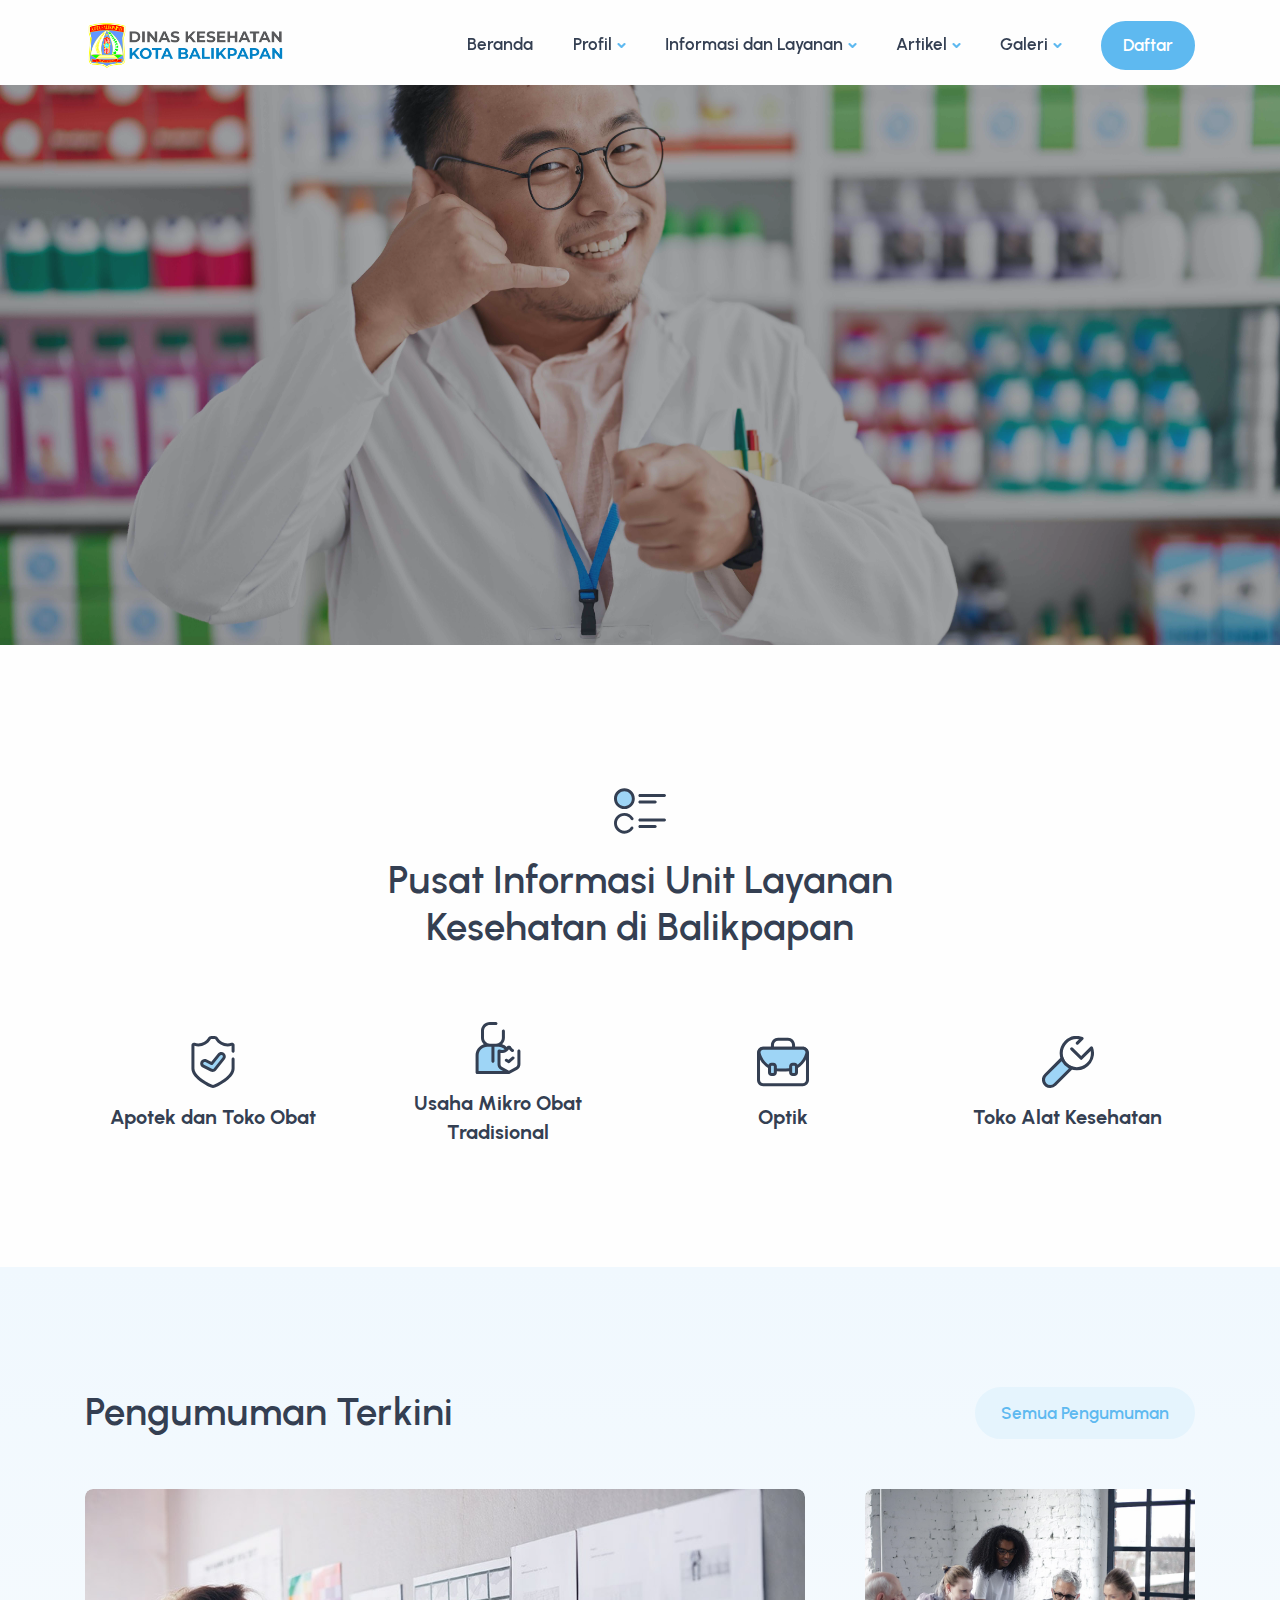
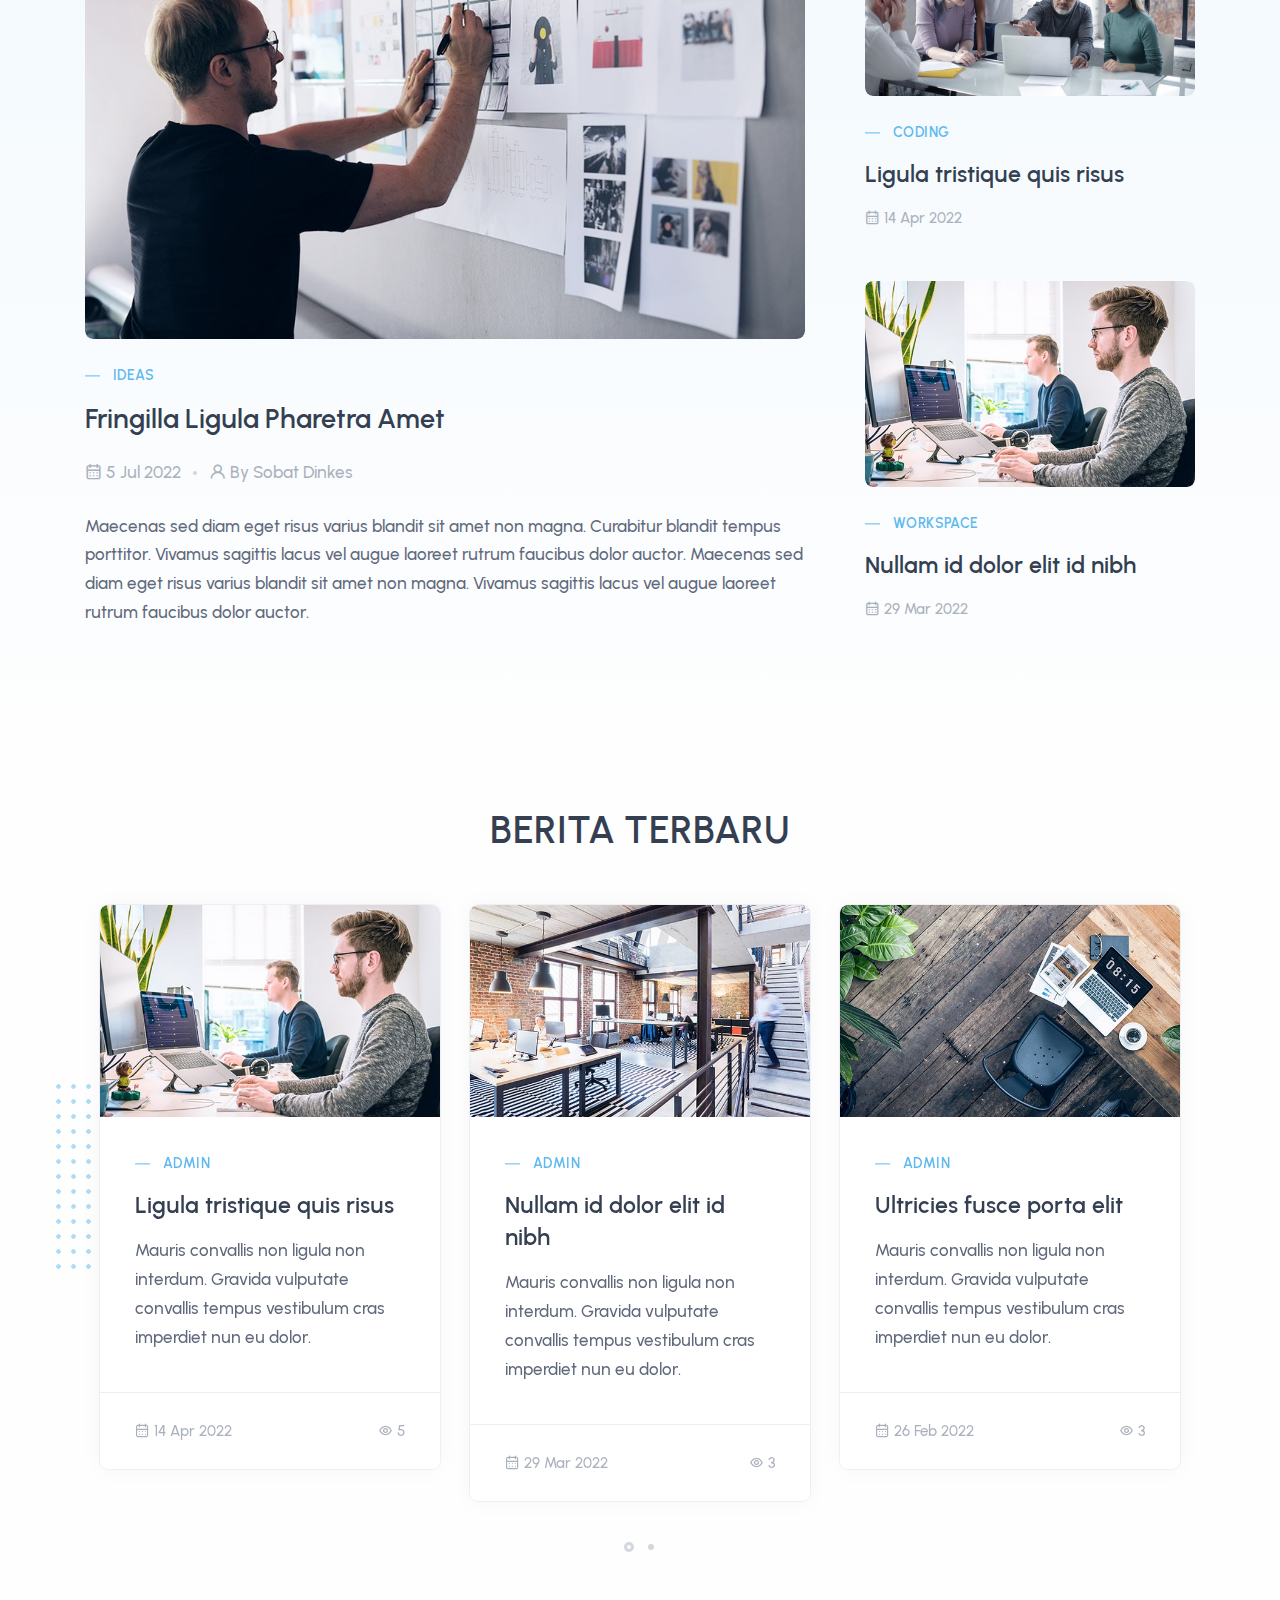
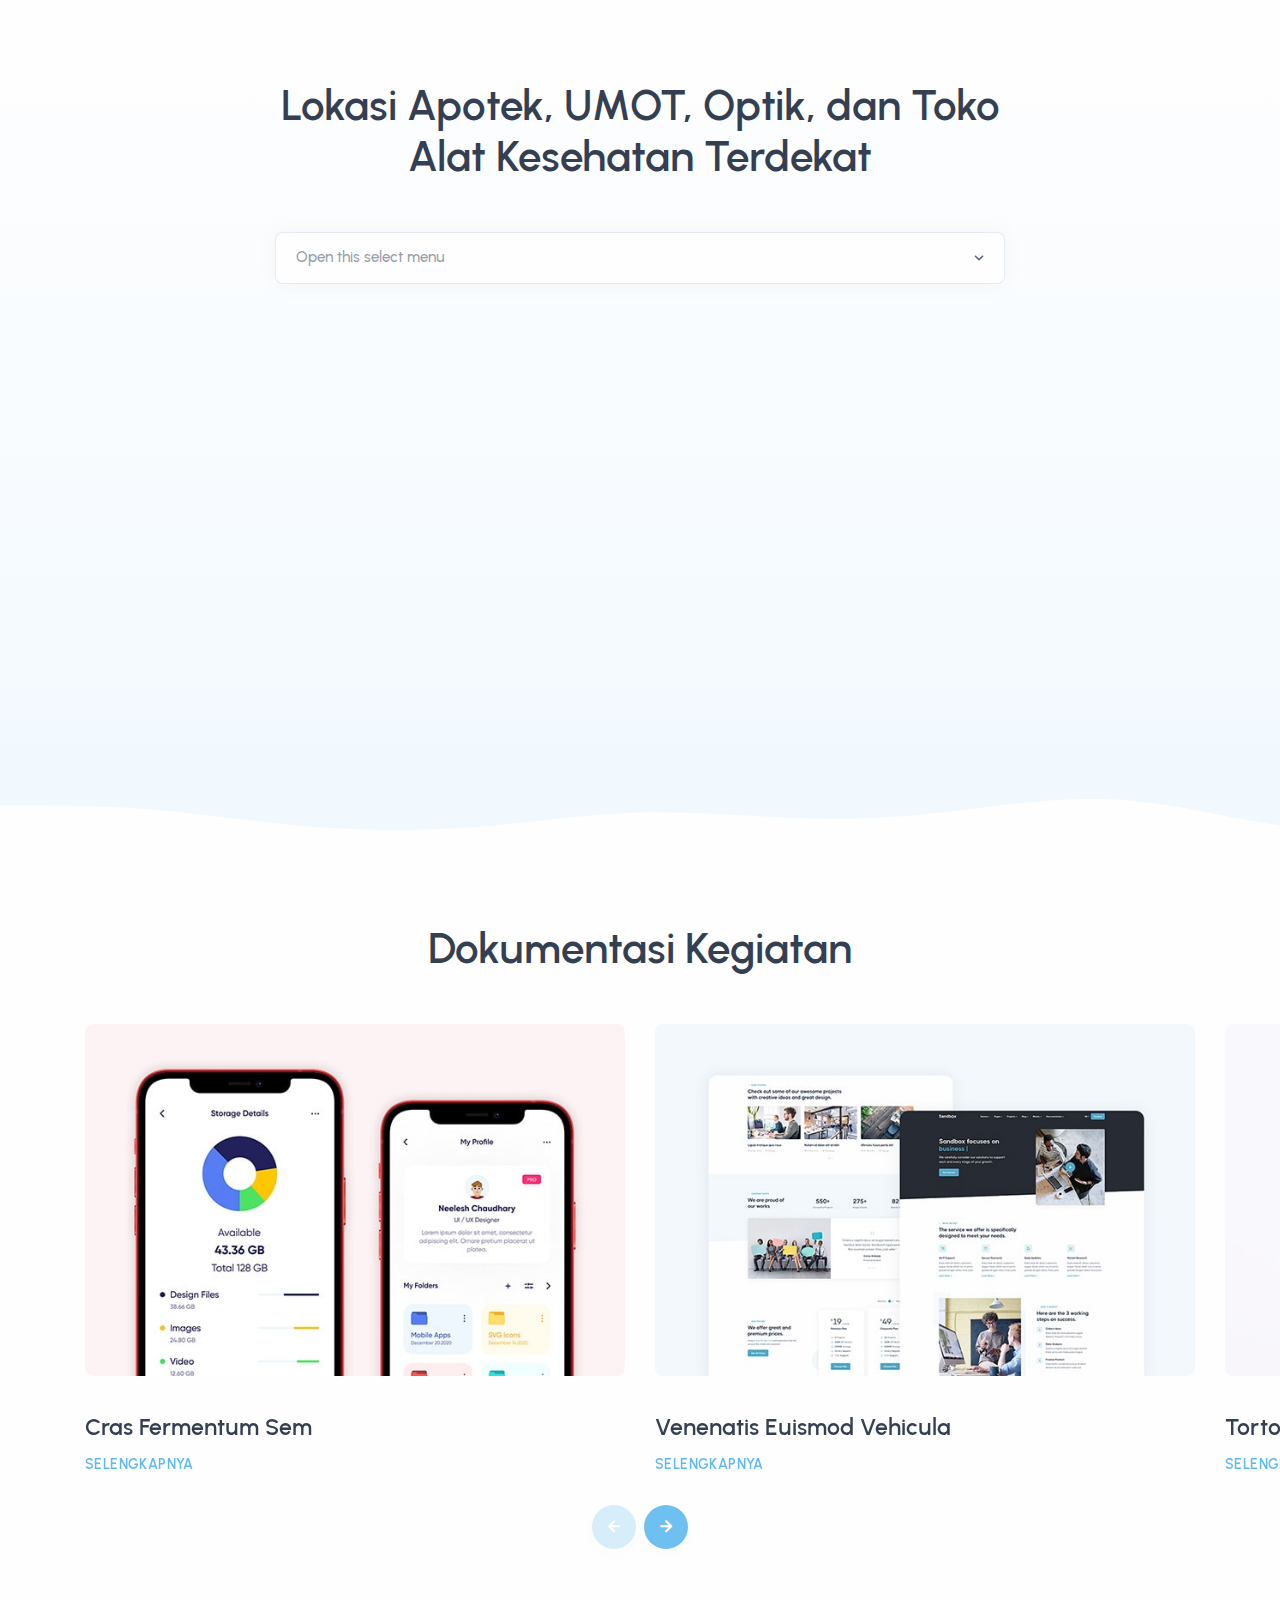
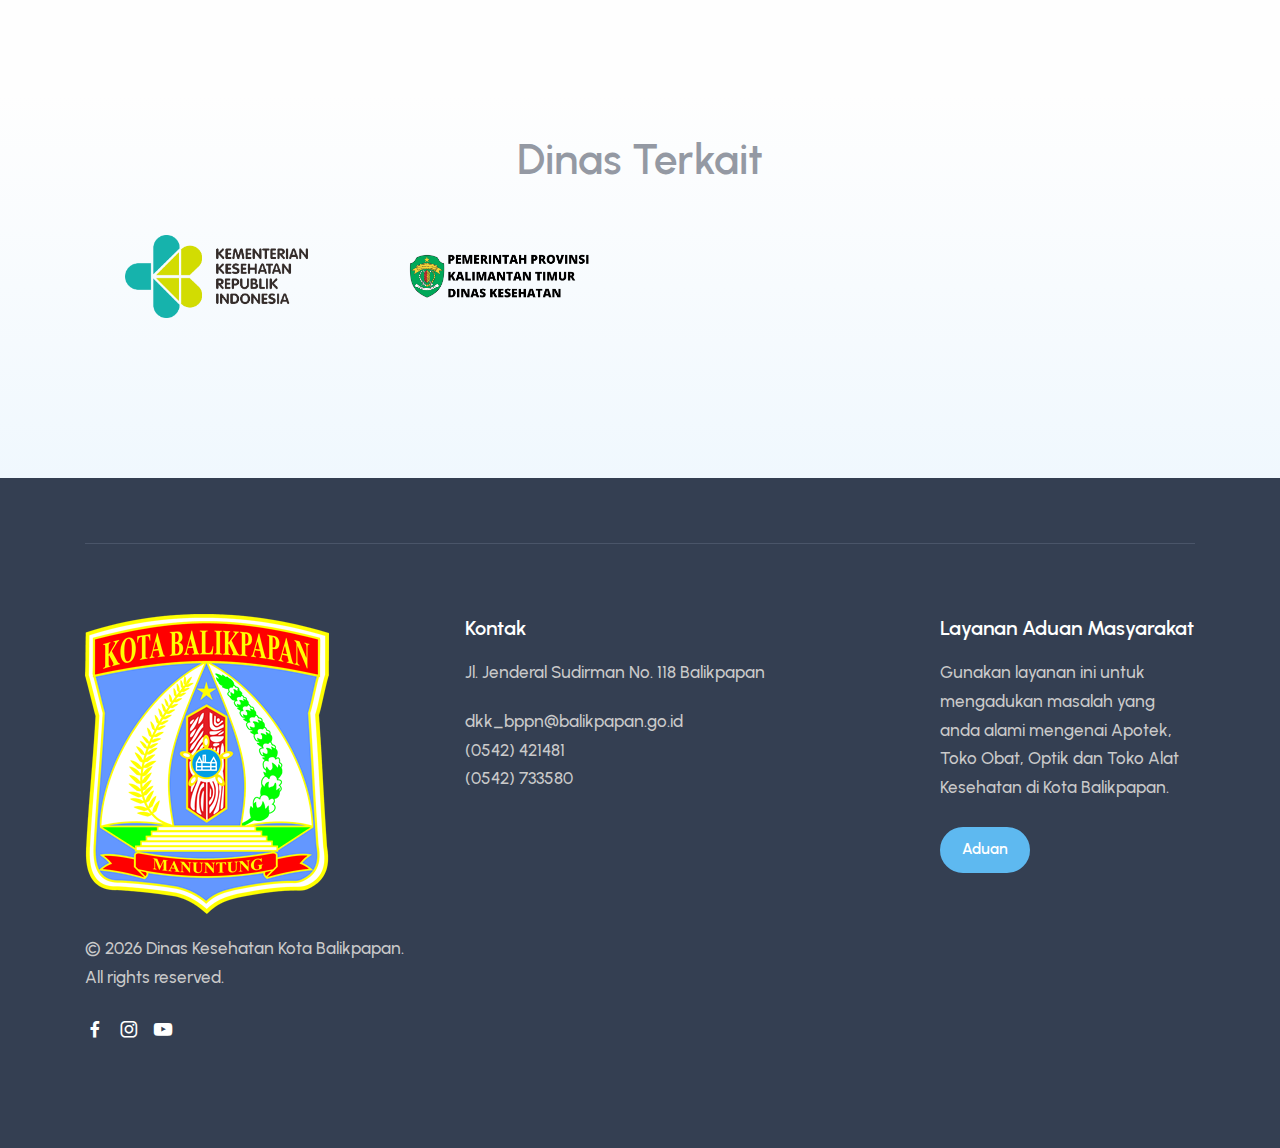
==== pages/index.html @ 6b02f7af "first commit" ====
<!DOCTYPE html>
<html lang="en">

<head>
    <meta charset="utf-8">
    <meta name="viewport" content="width=device-width, initial-scale=1.0">
    <meta name="description"
        content="An impressive and flawless site template that includes various UI elements and countless features, attractive ready-made blocks and rich pages, basically everything you need to create a unique and professional website.">
    <meta name="keywords"
        content="bootstrap 5, business, corporate, creative, gulp, marketing, minimal, modern, multipurpose, one page, responsive, saas, sass, seo, startup, html5 template, site template">
    <meta name="author" content="elemis">
    <title>Dinas Kesehatan Kota Balikpapan</title>
    <link rel="shortcut icon" href="../assets/img/favicon-dinkes.png">
    <link rel="stylesheet" href="../assets/css/plugins.css">
    <link rel="stylesheet" href="../assets/css/style.css">
    <link rel="stylesheet" href="../assets/css/colors/sky.css">
    <link rel="preload" href="../assets/css/fonts/urbanist.css" as="style" onload="this.rel='stylesheet'">
</head>

<body>
    <div class="content-wrapper">
        <header class="wrapper bg-light">
            <nav class="navbar navbar-expand-lg classic transparent navbar-light">
                <div class="container flex-lg-row flex-nowrap align-items-center">
                    <div class="navbar-brand w-100">
                        <a href="../index.html">
                            <img class="logo-dark" src="../assets/img/logo-dinkes.png" alt height="auto"
                                width="200" />
                            <img class="logo-light" src="../assets/img/logo-dinkes.png" alt height="auto"
                                width="200" />
                        </a>
                    </div>
                    <div class="navbar-collapse offcanvas offcanvas-nav offcanvas-start">
                        <div class="offcanvas-header d-lg-none">
                            <h3 class="text-white fs-30 mb-0">SOBAT DINKES</h3>
                            <button type="button" class="btn-close btn-close-white" data-bs-dismiss="offcanvas"
                                aria-label="Close"></button>
                        </div>
                        <div class="offcanvas-body ms-lg-auto d-flex flex-column h-100">
                            <ul class="navbar-nav">
                                <li class="nav-item dropdown dropdown-mega">
                                    <a class="nav-link" href="index.html">Beranda</a>
                                </li>
                                <li class="nav-item dropdown">
                                    <a class="nav-link dropdown-toggle" href="#"
                                        data-bs-toggle="dropdown">Profil</a>
                                    <ul class="dropdown-menu">
                                        <li class="nav-item"><a class="dropdown-item" href="#">Tugas & Fungsi</a>
                                        </li>
                                        <li class="nav-item"><a class="dropdown-item" href="#">Visi & Misi</a>
                                        </li>
                                        <li class="nav-item"><a class="dropdown-item" href="#">Struktur
                                                Organisasi</a></li>
                                        <li class="nav-item"><a class="dropdown-item" href="#">Profil Pimpinan</a>
                                        </li>
                                    </ul>
                                </li>
                                <li class="nav-item dropdown">
                                    <a class="nav-link dropdown-toggle" href="#"
                                        data-bs-toggle="dropdown">Informasi dan Layanan</a>
                                    <ul class="dropdown-menu">
                                        <li class="nav-item"><a class="dropdown-item" href="#">Informasi
                                                Apotek</a></li>
                                        <li class="nav-item"><a class="dropdown-item" href="#">Informasi Umot</a>
                                        </li>
                                        <li class="nav-item"><a class="dropdown-item" href="#">Informasi Optik</a>
                                        </li>
                                        <li class="nav-item"><a class="dropdown-item" href="#">Informasi Alkes</a>
                                        </li>
                                        <li class="nav-item"><a class="dropdown-item" href="#">Layanan Aduan</a>
                                        </li>
                                    </ul>
                                </li>
                                <li class="nav-item dropdown">
                                    <a class="nav-link dropdown-toggle" href="#"
                                        data-bs-toggle="dropdown">Artikel</a>
                                    <ul class="dropdown-menu">
                                        <li class="nav-item"><a class="dropdown-item" href="#">Berita</a></li>
                                        <li class="nav-item"><a class="dropdown-item" href="#">Pengumuman</a></li>
                                    </ul>
                                </li>
                                <li class="nav-item dropdown">
                                    <a class="nav-link dropdown-toggle" href="#"
                                        data-bs-toggle="dropdown">Galeri</a>
                                    <ul class="dropdown-menu">
                                        <li class="nav-item"><a class="dropdown-item" href="#">Galeri Foto</a>
                                        </li>
                                        <li class="nav-item"><a class="dropdown-item" href="#">Galeri Video</a>
                                        </li>
                                    </ul>
                                </li>
                            </ul>
                            <!-- /.navbar-nav -->
                            <div class="offcanvas-footer d-lg-none">
                                <div>
                                    <a href="mailto:first.last@email.com" class="link-inverse">dkk_bppn@yahoo.com</a>
                                    <br /> Telp : (0542) 421481 <br />
                                    Fax. : (0542) 733580 <br />
                                    <nav class="nav social mt-4">
                                        <a href="https://wa.me/081234567890" target="_blank" class="text-white"><i
                                                class="uil uil-whatsapp"></i> 081234567890</a>
                                    </nav>
                                    <!-- /.social -->
                                </div>
                            </div>
                            <!-- /.offcanvas-footer -->
                        </div>
                        <!-- /.offcanvas-body -->
                    </div>
                    <!-- /.navbar-collapse -->
                    <div class="navbar-other ms-lg-4">
                        <ul class="navbar-nav flex-row align-items-center ms-auto">
                            <li class="nav-item d-none d-md-block">
                                <a href="#" class="btn btn-sm btn-primary rounded-pill">Daftar</a>
                            </li>
                            <li class="nav-item d-lg-none">
                                <button class="hamburger offcanvas-nav-btn"><span></span></button>
                            </li>
                        </ul>
                        <!-- /.navbar-nav -->
                    </div>
                    <!-- /.navbar-other -->
                </div>
                <!-- /.container -->
            </nav>
            <!-- /.navbar -->
        </header>
        <!-- /header -->
        <section class="wrapper image-wrapper bg-cover bg-xs-none bg-overlay bg-overlay-400 bg-dark bg-image"
            data-image-src="../assets/img/photos/slide-1.jpeg">
            <div class="container mb-15 pt-17 pb-15 py-sm-17 py-xxl-20">
                <div class="row">
                    <div class="col-sm-6 col-xxl-5 text-center text-sm-start" data-cues="slideInDown"
                        data-group="page-title" data-interval="-200" data-delay="500">
                        <h2 class="display-1 fs-56 mb-4 mt-0 mt-lg-5 ls-xs pe-xl-5 pe-xxl-0 text-white text">Selamat
                            Datang</span></h2>
                        <h3 class="display-1 fs-56 mb-4 mt-0 mt-lg-5 ls-xs pe-xl-5 pe-xxl-0 text-white text">di <span
                                class="underline-3 style-3 yellow"> SOBAT DINKES</h3>
                        <br>
                        <div class="row">
                            <div class="col-lg-9">
                                <form action="#">
                                    <div class="form-floating input-group">
                                        <input type="url" class="form-control" placeholder="Masukkan Pencairan"
                                            id="seo-check">
                                        <label for="seo-check">Masukkan Pencarian</label>
                                        <button class="btn btn-primary" type="button">Cari</button>
                                    </div>
                                </form>
                            </div>
                            <!-- /column -->
                        </div>
                    </div>
                    <!--/column -->
                </div>
                <!-- /.row -->
            </div>
            <!-- /.banner -->
        </section>
        <!-- /section -->
        <section class="wrapper bg-light">
            <div class="container py-2 py-md-8">
                <div class="row gx-lg-8 gx-xl-12 gy-10 mb-7 mb-md-10 align-items-center">
                    <div class="col-md-10 col-xl-8 col-xxl-7 mx-auto text-center">
                        <img src="../assets/img/icons/lineal/list.svg" class="svg-inject icon-svg icon-svg-md mb-4"
                            alt="" />
                        <h2 class="display-4 mb-4 px-lg-14">Pusat Informasi Unit Layanan Kesehatan di Balikpapan</h2>
                    </div>
                    <!-- /column -->
                </div>
                <!-- /.row -->
                <div class="row gx-lg-8 gx-xl-12 gy-10 mb-9 mb-md-12">
                    <!-- /column -->
                    <div class="col-lg-12 mt-lg-10 mx-auto">
                        <div class="row align-items-center counter-wrapper gy-6 text-center">
                            <div class="col-md-3">
                                <img src="../assets/img/icons/lineal/shield.svg"
                                    class="svg-inject icon-svg icon-svg-md text-primary mb-3" alt="" />
                                <h4 class="fw-bold">Apotek dan Toko Obat</h4>
                            </div>
                            <!--/column -->
                            <div class="col-md-3">
                                <img src="../assets/img/icons/lineal/user.svg"
                                    class="svg-inject icon-svg icon-svg-md text-primary mb-3" alt="" />
                                <h4 class="fw-bold">Usaha Mikro Obat Tradisional</h4>
                            </div>
                            <!--/column -->
                            <div class="col-md-3">
                                <img src="../assets/img/icons/lineal/briefcase-2.svg"
                                    class="svg-inject icon-svg icon-svg-md text-primary mb-3" alt="" />
                                <h4 class="fw-bold">Optik</h4>
                            </div>
                            <!--/column -->
                            <div class="col-md-3">
                                <img src="../assets/img/icons/lineal/adjust.svg"
                                    class="svg-inject icon-svg icon-svg-md text-primary mb-3" alt="" />
                                <h4 class="fw-bold">Toko Alat Kesehatan</h4>
                            </div>
                            <!--/column -->
                        </div>
                        <!--/.row -->
                    </div>
                    <!-- /column -->
                </div>
            </div>
        </section>
        <!-- /section Pusat Layanan Informasi -->
        <section class="wrapper bg-gradient-primary">
            <div class="container py-14 py-md-16">
                <div class="row align-items-center mb-10">
                    <div class="col-md-8 col-lg-9 col-xl-8 col-xxl-7 pe-xl-20">
                        <h2 class="display-4 mb-0">Pengumuman Terkini</h2>
                    </div>
                    <!--/column -->
                    <div class="col-md-4 col-lg-3 ms-md-auto text-md-end mt-5 mt-md-0">
                        <a href="#" class="btn btn-soft-primary rounded-pill mb-0">Semua Pengumuman</a>
                    </div>
                    <!--/column -->
                </div>
                <!--/.row -->
                <div class="row gx-lg-8 gx-xl-11 gy-10 blog grid-view">
                    <div class="col-lg-8">
                        <article class="post">
                            <figure class="overlay overlay-1 hover-scale rounded mb-5"><a href="#"> <img
                                        src="../assets/img/photos/b2.jpg" alt="" /></a>
                                <figcaption>
                                    <h5 class="from-top mb-0">Read More</h5>
                                </figcaption>
                            </figure>

                            <div class="post-header mb-5">
                                <div class="post-category text-line">
                                    <a href="#" class="hover" rel="category">Ideas</a>
                                </div>
                                <!-- /.post-category -->
                                <h2 class="post-title mt-1 mb-4"><a class="link-dark" href="#">Fringilla Ligula
                                        Pharetra Amet</a></h2>
                                <ul class="post-meta mb-0">
                                    <li class="post-date"><i class="uil uil-calendar-alt"></i><span>5 Jul 2022</span>
                                    </li>
                                    <li class="post-author"><a href="#"><i class="uil uil-user"></i><span>By
                                                Sobat Dinkes</span></a></li>
                                </ul>
                                <!-- /.post-meta -->
                            </div>
                            <!-- /.post-header -->
                            <div class="post-content">
                                <p>Maecenas sed diam eget risus varius blandit sit amet non magna. Curabitur blandit
                                    tempus porttitor. Vivamus sagittis lacus vel augue laoreet rutrum faucibus dolor
                                    auctor. Maecenas sed diam eget risus varius blandit sit amet non magna. Vivamus
                                    sagittis lacus vel augue laoreet rutrum faucibus dolor auctor.</p>
                            </div>
                            <!-- /.post-content -->
                        </article>
                        <!-- /.post -->
                    </div>
                    <!-- /column -->
                    <div class="col-lg-4">
                        <div class="row gy-10">
                            <div class="col-md-6 col-lg-12">
                                <article class="post">
                                    <figure class="overlay overlay-1 hover-scale rounded mb-5"><a href="#"> <img
                                                src="../assets/img/photos/b1.jpg" alt="" /></a>
                                        <figcaption>
                                            <h5 class="from-top mb-0">Read More</h5>
                                        </figcaption>
                                    </figure>
                                    <div class="post-header">
                                        <div class="post-category text-line">
                                            <a href="#" class="hover" rel="category">Coding</a>
                                        </div>
                                        <!-- /.post-category -->
                                        <h2 class="post-title h3 mt-1 mb-3"><a class="link-dark"
                                                href="#">Ligula tristique quis risus</a></h2>
                                    </div>
                                    <!-- /.post-header -->
                                    <div class="post-footer">
                                        <ul class="post-meta">
                                            <li class="post-date"><i class="uil uil-calendar-alt"></i><span>14 Apr
                                                    2022</span></li>
                                        </ul>
                                        <!-- /.post-meta -->
                                    </div>
                                    <!-- /.post-footer -->
                                </article>
                                <!-- /.post -->
                            </div>
                            <!-- /column -->
                            <div class="col-md-6 col-lg-12">
                                <article class="post">
                                    <figure class="overlay overlay-1 hover-scale rounded mb-5"><a href="#"> <img
                                                src="../assets/img/photos/b4.jpg" alt="" /></a>
                                        <figcaption>
                                            <h5 class="from-top mb-0">Read More</h5>
                                        </figcaption>
                                    </figure>
                                    <div class="post-header">
                                        <div class="post-category text-line">
                                            <a href="#" class="hover" rel="category">Workspace</a>
                                        </div>
                                        <!-- /.post-category -->
                                        <h2 class="post-title h3 mt-1 mb-3"><a class="link-dark"
                                                href="#">Nullam id dolor elit id nibh</a></h2>
                                    </div>
                                    <!-- /.post-header -->
                                    <div class="post-footer">
                                        <ul class="post-meta">
                                            <li class="post-date"><i class="uil uil-calendar-alt"></i><span>29 Mar
                                                    2022</span></li>
                                        </ul>
                                        <!-- /.post-meta -->
                                    </div>
                                    <!-- /.post-footer -->
                                </article>
                                <!-- /.post -->
                            </div>
                            <!-- /column -->
                        </div>
                        <!-- /.row -->
                    </div>
                    <!-- /column -->
                </div>
                <!-- /.row -->
            </div>
            <!-- /.container -->
        </section>
        <!-- /section Pengumuman -->
        <section class="wrapper bg-light">
            <div class="container py-5 py-md-8">
                <div class="row">
                    <div class="col-lg-9 col-xl-8 col-xxl-7 mx-auto">
                        <h2 class="display-4 pb-4 text-uppercase text-center">BERITA TERBARU</h2>
                    </div>
                    <!-- /column -->
                </div>
                <!-- /.row -->
                <div class="position-relative">
                    <div class="shape bg-dot primary rellax w-17 h-20" data-rellax-speed="1"
                        style="top: 0; left: -1.7rem;"></div>
                    <div class="swiper-container dots-closer blog grid-view mb-6" data-margin="0" data-dots="true"
                        data-items-xl="3" data-items-md="2" data-items-xs="1">
                        <div class="swiper">
                            <div class="swiper-wrapper">
                                <div class="swiper-slide">
                                    <div class="item-inner">
                                        <article>
                                            <div class="card">
                                                <figure class="card-img-top overlay overlay-1 hover-scale"><a
                                                        href="#"> <img src="../assets/img/photos/b4.jpg"
                                                            alt="" /></a>
                                                </figure>
                                                <div class="card-body">
                                                    <div class="post-header">
                                                        <div class="post-category text-line">
                                                            <a href="#" class="hover" rel="category">Admin</a>
                                                        </div>
                                                        <!-- /.post-category -->
                                                        <h2 class="post-title h3 mt-1 mb-3"><a class="link-dark"
                                                                href="../blog-post.html">Ligula tristique quis
                                                                risus</a></h2>
                                                    </div>
                                                    <!-- /.post-header -->
                                                    <div class="post-content">
                                                        <p>Mauris convallis non ligula non interdum. Gravida vulputate
                                                            convallis tempus vestibulum cras imperdiet nun eu dolor.</p>
                                                    </div>
                                                    <!-- /.post-content -->
                                                </div>
                                                <!--/.card-body -->
                                                <div class="card-footer">
                                                    <ul class="post-meta d-flex mb-0">
                                                        <li class="post-date"><i
                                                                class="uil uil-calendar-alt"></i><span>14 Apr
                                                                2022</span></li>
                                                        <li class="post-view ms-auto"><a href="#"><i
                                                                    class="uil uil-eye"></i>5</a></li>
                                                    </ul>
                                                    <!-- /.post-meta -->
                                                </div>
                                                <!-- /.card-footer -->
                                            </div>
                                            <!-- /.card -->
                                        </article>
                                        <!-- /article -->
                                    </div>
                                    <!-- /.item-inner -->
                                </div>
                                <!--/.swiper-slide -->
                                <div class="swiper-slide">
                                    <div class="item-inner">
                                        <article>
                                            <div class="card">
                                                <figure class="card-img-top overlay overlay-1 hover-scale"><a
                                                        href="#"> <img src="../assets/img/photos/b5.jpg"
                                                            alt="" /></a>
                                                </figure>
                                                <div class="card-body">
                                                    <div class="post-header">
                                                        <div class="post-category text-line">
                                                            <a href="#" class="hover" rel="category">Admin</a>
                                                        </div>
                                                        <!-- /.post-category -->
                                                        <h2 class="post-title h3 mt-1 mb-3"><a class="link-dark"
                                                                href="../blog-post.html">Nullam id dolor elit id
                                                                nibh</a></h2>
                                                    </div>
                                                    <!-- /.post-header -->
                                                    <div class="post-content">
                                                        <p>Mauris convallis non ligula non interdum. Gravida vulputate
                                                            convallis tempus vestibulum cras imperdiet nun eu dolor.</p>
                                                    </div>
                                                    <!-- /.post-content -->
                                                </div>
                                                <!--/.card-body -->
                                                <div class="card-footer">
                                                    <ul class="post-meta d-flex mb-0">
                                                        <li class="post-date"><i
                                                                class="uil uil-calendar-alt"></i><span>29 Mar
                                                                2022</span></li>
                                                        <li class="post-view ms-auto"><a href="#"><i
                                                                    class="uil uil-eye"></i>3</a></li>
                                                    </ul>
                                                    <!-- /.post-meta -->
                                                </div>
                                                <!-- /.card-footer -->
                                            </div>
                                            <!-- /.card -->
                                        </article>
                                        <!-- /article -->
                                    </div>
                                    <!-- /.item-inner -->
                                </div>
                                <!--/.swiper-slide -->
                                <div class="swiper-slide">
                                    <div class="item-inner">
                                        <article>
                                            <div class="card">
                                                <figure class="card-img-top overlay overlay-1 hover-scale"><a
                                                        href="#"> <img src="../assets/img/photos/b6.jpg"
                                                            alt="" /></a>
                                                </figure>
                                                <div class="card-body">
                                                    <div class="post-header">
                                                        <div class="post-category text-line">
                                                            <a href="#" class="hover" rel="category">Admin</a>
                                                        </div>
                                                        <!-- /.post-category -->
                                                        <h2 class="post-title h3 mt-1 mb-3"><a class="link-dark"
                                                                href="../blog-post.html">Ultricies fusce porta elit</a>
                                                        </h2>
                                                    </div>
                                                    <!-- /.post-header -->
                                                    <div class="post-content">
                                                        <p>Mauris convallis non ligula non interdum. Gravida vulputate
                                                            convallis tempus vestibulum cras imperdiet nun eu dolor.</p>
                                                    </div>
                                                    <!-- /.post-content -->
                                                </div>
                                                <!--/.card-body -->
                                                <div class="card-footer">
                                                    <ul class="post-meta d-flex mb-0">
                                                        <li class="post-date"><i
                                                                class="uil uil-calendar-alt"></i><span>26 Feb
                                                                2022</span></li>
                                                        <li class="post-view ms-auto"><a href="#"><i
                                                                    class="uil uil-eye"></i>3</a></li>
                                                    </ul>
                                                    <!-- /.post-meta -->
                                                </div>
                                                <!-- /.card-footer -->
                                            </div>
                                            <!-- /.card -->
                                        </article>
                                        <!-- /article -->
                                    </div>
                                    <!-- /.item-inner -->
                                </div>
                                <!--/.swiper-slide -->
                                <div class="swiper-slide">
                                    <div class="item-inner">
                                        <article>
                                            <div class="card">
                                                <figure class="card-img-top overlay overlay-1 hover-scale"><a
                                                        href="#"> <img src="../assets/img/photos/b7.jpg"
                                                            alt="" /></a>
                                                </figure>
                                                <div class="card-body">
                                                    <div class="post-header">
                                                        <div class="post-category text-line">
                                                            <a href="#" class="hover" rel="category">Admin</a>
                                                        </div>
                                                        <!-- /.post-category -->
                                                        <h2 class="post-title h3 mt-1 mb-3"><a class="link-dark"
                                                                href="../blog-post.html">Morbi leo risus porta eget</a>
                                                        </h2>
                                                    </div>
                                                    <!-- /.post-header -->
                                                    <div class="post-content">
                                                        <p>Mauris convallis non ligula non interdum. Gravida vulputate
                                                            convallis tempus vestibulum cras imperdiet nun eu dolor.</p>
                                                    </div>
                                                    <!-- /.post-content -->
                                                </div>
                                                <!--/.card-body -->
                                                <div class="card-footer">
                                                    <ul class="post-meta d-flex mb-0">
                                                        <li class="post-date"><i
                                                                class="uil uil-calendar-alt"></i><span>7 Jan
                                                                2022</span></li>
                                                        <li class="post-likes ms-auto"><a href="#"><i
                                                                    class="uil uil-eye"></i>5</a></li>
                                                    </ul>
                                                    <!-- /.post-meta -->
                                                </div>
                                                <!-- /.card-footer -->
                                            </div>
                                            <!-- /.card -->
                                        </article>
                                        <!-- /article -->
                                    </div>
                                    <!-- /.item-inner -->
                                </div>
                                <!--/.swiper-slide -->
                            </div>
                            <!--/.swiper-wrapper -->
                        </div>
                        <!-- /.swiper -->
                    </div>
                    <!-- /.swiper-container -->
                </div>
                <!-- /.position-relative -->
            </div>
            <!-- /.container -->
        </section>
        <!-- /section Berita -->
        <section class="wrapper bg-gradient-reverse-primary">
            <div class="container my-10 pt-12 pt-lg-8 pb-14 pb-md-17">
                <div class="row text-center">
                    <div class="col-md-10 offset-md-1 col-lg-8 offset-lg-2">
                        <h4 class="display-3 mb-10 px-xxl-10">Lokasi Apotek, UMOT, Optik, dan Toko Alat Kesehatan
                            Terdekat</h4>
                        <div class="form-select-wrapper mb-5">
                            <select class="form-select" aria-label="Default select example">
                                <option selected>Open this select menu</option>
                                <option value="1">Apotek</option>
                                <option value="2">Usaha Mikro dan Obat Herbal</option>
                                <option value="3">Apotek</option>
                                <option value="4">Toko Alat Kesehatan</option>
                            </select>
                        </div>
                    </div>
                    <!-- /column -->
                </div>
                <!-- /.row -->
                <div class="row gx-0">
                    <div class="col-lg-12 align-self-stretch">
                        <div class="map map-full rounded-top rounded-lg-start">
                            <iframe
                                src="https://www.google.com/maps/embed?pb=!1m18!1m12!1m3!1d3988.8283555650505!2d116.84141347599594!3d-1.2763797987114733!2m3!1f0!2f0!3f0!3m2!1i1024!2i768!4f13.1!3m3!1m2!1s0x2df147243102a191%3A0x3224164508c02ac5!2sDinas%20Kesehatan%20Kota%20Balikpapan!5e0!3m2!1sid!2sid!4v1732552255091!5m2!1sid!2sid"
                                style="width:100%; height: 100%; border:0" allowfullscreen></iframe>
                        </div>
                    </div>
                    <!--/column -->
                </div>
                <!--/.row -->
            </div>
            <!-- /.container -->
            <div class="overflow-hidden">
                <div class="divider text-light mx-n2">
                    <svg xmlns="http://www.w3.org/2000/svg" viewBox="0 0 1440 100">
                        <path fill="currentColor"
                            d="M1260,1.65c-60-5.07-119.82,2.47-179.83,10.13s-120,11.48-180,9.57-120-7.66-180-6.42c-60,1.63-120,11.21-180,16a1129.52,1129.52,0,0,1-180,0c-60-4.78-120-14.36-180-19.14S60,7,30,7H0v93H1440V30.89C1380.07,23.2,1319.93,6.15,1260,1.65Z" />
                    </svg>
                </div>
            </div>
            <!-- /.overflow-hidden -->
        </section>
        <!-- /section Map Terdekat -->
        <section class="wrapper bg-light">
            <div class="container pt-12 pt-lg-7 pb-14 pb-md-16">
                <div class="row">
                    <div class="col-lg-10 col-xl-9 col-xxl-8 mx-auto text-center">
                        <h3 class="display-3 mb-10">Dokumentasi Kegiatan</h3>
                    </div>
                    <!-- /column -->
                </div>
                <!-- /.row -->
                <div class="swiper-container grid-view nav-bottom nav-color mb-14" data-margin="30" data-dots="false"
                    data-nav="true" data-items-md="2" data-items-xs="1">
                    <div class="swiper overflow-visible">
                        <div class="swiper-wrapper">
                            <div class="swiper-slide">
                                <figure class="rounded mb-7"><a href="#"><img
                                            src="../assets/img/photos/sp1.jpg"
                                            srcset="../assets/img/photos/sp1@2x.jpg 2x" alt="" /></a>
                                </figure>
                                <div class="project-details d-flex justify-content-center flex-column">
                                    <div class="post-header">
                                        <h2 class="post-title h3"><a href="#" class="link-dark">Cras Fermentum
                                                Sem</a></h2>
                                        <div class="post-category text-ash"><a href="#">Selengkapnya</a></div>
                                    </div>
                                    <!-- /.post-header -->
                                </div>
                                <!-- /.project-details -->
                            </div>
                            <!--/.swiper-slide -->
                            <div class="swiper-slide">
                                <figure class="rounded mb-7"><a href="#"><img
                                            src="../assets/img/photos/sp2.jpg"
                                            srcset="../assets/img/photos/sp2@2x.jpg 2x" alt="" /></a>
                                </figure>
                                <div class="project-details d-flex justify-content-center flex-column">
                                    <div class="post-header">
                                        <h2 class="post-title h3"><a href="#" class="link-dark">Venenatis
                                                Euismod Vehicula</a></h2>
                                        <div class="post-category text-ash"><a href="#">Selengkapnya</a></div>
                                    </div>
                                    <!-- /.post-header -->
                                </div>
                                <!-- /.project-details -->
                            </div>
                            <!--/.swiper-slide -->
                            <div class="swiper-slide">
                                <figure class="rounded mb-7"><a href="#"><img
                                            src="../assets/img/photos/sp3.jpg"
                                            srcset="../assets/img/photos/sp3@2x.jpg 2x" alt="" /></a>
                                </figure>
                                <div class="project-details d-flex justify-content-center flex-column">
                                    <div class="post-header">
                                        <h2 class="post-title h3"><a href="#" class="link-dark">Tortor Tellus
                                                Cursus</a></h2>
                                        <div class="post-category text-ash"><a href="#">Selengkapnya</a></div>
                                    </div>
                                    <!-- /.post-header -->
                                </div>
                                <!-- /.project-details -->
                            </div>
                            <!--/.swiper-slide -->
                            <div class="swiper-slide">
                                <figure class="rounded mb-7"><a href="#"><img
                                            src="../assets/img/photos/sp4.jpg"
                                            srcset="../assets/img/photos/sp4@2x.jpg 2x" alt="" /></a>
                                </figure>
                                <div class="project-details d-flex justify-content-center flex-column">
                                    <div class="post-header">
                                        <h2 class="post-title h3"><a href="#" class="link-dark">Ridiculus Sem
                                                Parturient</a></h2>
                                        <div class="post-category text-ash"><a href="#">Selengkapnya</a></div>
                                    </div>
                                    <!-- /.post-header -->
                                </div>
                                <!-- /.project-details -->
                            </div>
                            <!--/.swiper-slide -->
                            <div class="swiper-slide">
                                <figure class="rounded mb-7"><a href="#"><img
                                            src="../assets/img/photos/sp5.jpg"
                                            srcset="../assets/img/photos/sp5@2x.jpg 2x" alt="" /></a>
                                </figure>
                                <div class="project-details d-flex justify-content-center flex-column">
                                    <div class="post-header">
                                        <h2 class="post-title h3"><a href="#" class="link-dark">Cursus
                                                Sollicitudin Adipiscing</a></h2>
                                        <div class="post-category text-ash"><a href="#">Selengkapnya</a></div>
                                    </div>
                                    <!-- /.post-header -->
                                </div>
                                <!-- /.project-details -->
                            </div>
                            <!--/.swiper-slide -->
                            <div class="swiper-slide">
                                <figure class="rounded mb-7"><a href="#"><img
                                            src="../assets/img/photos/sp6.jpg"
                                            srcset="../assets/img/photos/sp6@2x.jpg 2x" alt="" /></a>
                                </figure>
                                <div class="project-details d-flex justify-content-center flex-column">
                                    <div class="post-header">
                                        <h2 class="post-title h3"><a href="#" class="link-dark">Fringilla Quam
                                                Vulputate</a></h2>
                                        <div class="post-category text-ash"><a href="#">Selengkapnya</a></div>
                                    </div>
                                    <!-- /.post-header -->
                                </div>
                                <!-- /.project-details -->
                            </div>
                            <!--/.swiper-slide -->
                        </div>
                        <!--/.swiper-wrapper -->
                    </div>
                    <!-- /.swiper -->
                </div>
                <!-- /.swiper-container -->
            </div>
            <!-- /.container -->
        </section>
        <!-- /section Dokumentasi Kegiatan -->
        <section class="wrapper bg-gradient-reverse-primary">
          <div class="container py-8 pt-md-8 pb-md-18">
            <div class="row">
              <div class="col-lg-10 col-xl-9 col-xxl-8 mx-auto text-center">
                  <h3 class="display-3 text-ash mb-10">Dinas Terkait</h3>
              </div>
              <!-- /column -->
          </div>
            <div class="px-lg-5">
              <div class="row gx-0 gx-md-8 gx-xl-12 gy-8 align-items-center">
                <div class="col-6 col-md-3">
                  <figure class="px-5 px-md-0 px-lg-2 px-xl-3 px-xxl-4"><img src="../assets/img/brands/logo-kemenkes-ri.png" alt="" /></figure>
                </div>
                <!--/column -->
                <div class="col-6 col-md-3">
                  <figure class="px-5 px-md-0 px-lg-2 px-xl-3 px-xxl-4"><img src="../assets/img/brands/logo-dinkes-prov.png" alt="" /></figure>
                </div>
                <!--/column -->
              </div>
              <!--/.row -->
            </div>
          </div>
          </section>
        <!-- /section Dinas Terkait -->
    </div>
    <!-- /.content-wrapper -->
    <footer class="bg-navy text-inverse">
        <div class="container pt-8 pt-lg-3 pb-13 pb-md-15">
            <hr class="mt-10 mb-12" />
            <div class="row gy-6 gy-lg-0">
                <div class="col-md-4 col-lg-4">
                    <div class="widget">
                        <img class="mb-4" src="../assets/img/favicon-dinkes.png"
                            srcset="../assets/img/favicon-dinkes.png 3x" alt="" />
                        <p class="mb-4">©
                            <script>
                                document.write(new Date().getUTCFullYear());
                            </script> Dinas Kesehatan Kota Balikpapan. <br class="d-none d-lg-block" />All rights reserved.
                        </p>
                        <nav class="nav social social-white">
                            <a href="#"><i class="uil uil-facebook-f"></i></a>
                            <a href="#"><i class="uil uil-instagram"></i></a>
                            <a href="#"><i class="uil uil-youtube"></i></a>
                        </nav>
                        <!-- /.social -->
                    </div>
                    <!-- /.widget -->
                </div>
                <!-- /column -->
                <div class="col-md-4 col-lg-5">
                    <div class="widget">
                        <h4 class="widget-title text-white mb-3">Kontak</h4>
                        <address class="pe-xl-15 pe-xxl-17">Jl. Jenderal Sudirman No. 118 Balikpapan
                        </address>
                        <a href="mailto:#">dkk_bppn@balikpapan.go.id</a><br /> (0542) 421481<br /> (0542) 733580
                    </div>
                    <!-- /.widget -->
                </div>
                <!-- /column -->
                <div class="col-md-12 col-lg-3">
                    <div class="widget">
                        <h4 class="widget-title text-white mb-3">Layanan Aduan Masyarakat</h4>
                        <p class="mb-5">Gunakan layanan ini untuk mengadukan masalah yang anda alami mengenai
                          Apotek, Toko Obat, Optik dan Toko Alat Kesehatan di Kota Balikpapan.</p>
                          <a href="#" class="btn btn-sm btn-primary rounded-pill">Aduan</a>
                    </div>
                    <!-- /.widget -->
                </div>
                <!-- /column -->
            </div>
            <!--/.row -->
        </div>
        <!-- /.container -->
    </footer>
    <div class="progress-wrap">
        <svg class="progress-circle svg-content" width="100%" height="100%" viewBox="-1 -1 102 102">
            <path d="M50,1 a49,49 0 0,1 0,98 a49,49 0 0,1 0,-98" />
        </svg>
    </div>
    <script src="../assets/js/plugins.js"></script>
    <script src="../assets/js/theme.js"></script>
</body>

</html>
---- assets/css/plugins.css ----
@charset "UTF-8";/*!
 * animate.css - https://animate.style/
 * Version - 4.1.1
 * Licensed under the MIT license - http://opensource.org/licenses/MIT
 *
 * Copyright (c) 2020 Animate.css
 */:root{--animate-duration:1s;--animate-delay:1s;--animate-repeat:1}.animate__animated{-webkit-animation-duration:1s;animation-duration:1s;-webkit-animation-duration:var(--animate-duration);animation-duration:var(--animate-duration);-webkit-animation-fill-mode:both;animation-fill-mode:both}.animate__animated.animate__infinite{-webkit-animation-iteration-count:infinite;animation-iteration-count:infinite}.animate__animated.animate__repeat-1{-webkit-animation-iteration-count:1;animation-iteration-count:1;-webkit-animation-iteration-count:var(--animate-repeat);animation-iteration-count:var(--animate-repeat)}.animate__animated.animate__repeat-2{-webkit-animation-iteration-count:2;animation-iteration-count:2;-webkit-animation-iteration-count:calc(var(--animate-repeat)*2);animation-iteration-count:calc(var(--animate-repeat)*2)}.animate__animated.animate__repeat-3{-webkit-animation-iteration-count:3;animation-iteration-count:3;-webkit-animation-iteration-count:calc(var(--animate-repeat)*3);animation-iteration-count:calc(var(--animate-repeat)*3)}.animate__animated.animate__delay-1s{-webkit-animation-delay:1s;animation-delay:1s;-webkit-animation-delay:var(--animate-delay);animation-delay:var(--animate-delay)}.animate__animated.animate__delay-2s{-webkit-animation-delay:2s;animation-delay:2s;-webkit-animation-delay:calc(var(--animate-delay)*2);animation-delay:calc(var(--animate-delay)*2)}.animate__animated.animate__delay-3s{-webkit-animation-delay:3s;animation-delay:3s;-webkit-animation-delay:calc(var(--animate-delay)*3);animation-delay:calc(var(--animate-delay)*3)}.animate__animated.animate__delay-4s{-webkit-animation-delay:4s;animation-delay:4s;-webkit-animation-delay:calc(var(--animate-delay)*4);animation-delay:calc(var(--animate-delay)*4)}.animate__animated.animate__delay-5s{-webkit-animation-delay:5s;animation-delay:5s;-webkit-animation-delay:calc(var(--animate-delay)*5);animation-delay:calc(var(--animate-delay)*5)}.animate__animated.animate__faster{-webkit-animation-duration:.5s;animation-duration:.5s;-webkit-animation-duration:calc(var(--animate-duration)/2);animation-duration:calc(var(--animate-duration)/2)}.animate__animated.animate__fast{-webkit-animation-duration:.8s;animation-duration:.8s;-webkit-animation-duration:calc(var(--animate-duration)*.8);animation-duration:calc(var(--animate-duration)*.8)}.animate__animated.animate__slow{-webkit-animation-duration:2s;animation-duration:2s;-webkit-animation-duration:calc(var(--animate-duration)*2);animation-duration:calc(var(--animate-duration)*2)}.animate__animated.animate__slower{-webkit-animation-duration:3s;animation-duration:3s;-webkit-animation-duration:calc(var(--animate-duration)*3);animation-duration:calc(var(--animate-duration)*3)}@media (prefers-reduced-motion:reduce),print{.animate__animated{-webkit-animation-duration:1ms!important;animation-duration:1ms!important;-webkit-transition-duration:1ms!important;transition-duration:1ms!important;-webkit-animation-iteration-count:1!important;animation-iteration-count:1!important}.animate__animated[class*=Out]{opacity:0}}@-webkit-keyframes bounce{0%,20%,53%,to{-webkit-animation-timing-function:cubic-bezier(.215,.61,.355,1);animation-timing-function:cubic-bezier(.215,.61,.355,1);-webkit-transform:translateZ(0);transform:translateZ(0)}40%,43%{-webkit-animation-timing-function:cubic-bezier(.755,.05,.855,.06);animation-timing-function:cubic-bezier(.755,.05,.855,.06);-webkit-transform:translate3d(0,-30px,0) scaleY(1.1);transform:translate3d(0,-30px,0) scaleY(1.1)}70%{-webkit-animation-timing-function:cubic-bezier(.755,.05,.855,.06);animation-timing-function:cubic-bezier(.755,.05,.855,.06);-webkit-transform:translate3d(0,-15px,0) scaleY(1.05);transform:translate3d(0,-15px,0) scaleY(1.05)}80%{-webkit-transition-timing-function:cubic-bezier(.215,.61,.355,1);transition-timing-function:cubic-bezier(.215,.61,.355,1);-webkit-transform:translateZ(0) scaleY(.95);transform:translateZ(0) scaleY(.95)}90%{-webkit-transform:translate3d(0,-4px,0) scaleY(1.02);transform:translate3d(0,-4px,0) scaleY(1.02)}}@keyframes bounce{0%,20%,53%,to{-webkit-animation-timing-function:cubic-bezier(.215,.61,.355,1);animation-timing-function:cubic-bezier(.215,.61,.355,1);-webkit-transform:translateZ(0);transform:translateZ(0)}40%,43%{-webkit-animation-timing-function:cubic-bezier(.755,.05,.855,.06);animation-timing-function:cubic-bezier(.755,.05,.855,.06);-webkit-transform:translate3d(0,-30px,0) scaleY(1.1);transform:translate3d(0,-30px,0) scaleY(1.1)}70%{-webkit-animation-timing-function:cubic-bezier(.755,.05,.855,.06);animation-timing-function:cubic-bezier(.755,.05,.855,.06);-webkit-transform:translate3d(0,-15px,0) scaleY(1.05);transform:translate3d(0,-15px,0) scaleY(1.05)}80%{-webkit-transition-timing-function:cubic-bezier(.215,.61,.355,1);transition-timing-function:cubic-bezier(.215,.61,.355,1);-webkit-transform:translateZ(0) scaleY(.95);transform:translateZ(0) scaleY(.95)}90%{-webkit-transform:translate3d(0,-4px,0) scaleY(1.02);transform:translate3d(0,-4px,0) scaleY(1.02)}}.animate__bounce{-webkit-animation-name:bounce;animation-name:bounce;-webkit-transform-origin:center bottom;transform-origin:center bottom}@-webkit-keyframes flash{0%,50%,to{opacity:1}25%,75%{opacity:0}}@keyframes flash{0%,50%,to{opacity:1}25%,75%{opacity:0}}.animate__flash{-webkit-animation-name:flash;animation-name:flash}@-webkit-keyframes pulse{0%{-webkit-transform:scaleX(1);transform:scaleX(1)}50%{-webkit-transform:scale3d(1.05,1.05,1.05);transform:scale3d(1.05,1.05,1.05)}to{-webkit-transform:scaleX(1);transform:scaleX(1)}}@keyframes pulse{0%{-webkit-transform:scaleX(1);transform:scaleX(1)}50%{-webkit-transform:scale3d(1.05,1.05,1.05);transform:scale3d(1.05,1.05,1.05)}to{-webkit-transform:scaleX(1);transform:scaleX(1)}}.animate__pulse{-webkit-animation-name:pulse;animation-name:pulse;-webkit-animation-timing-function:ease-in-out;animation-timing-function:ease-in-out}@-webkit-keyframes rubberBand{0%{-webkit-transform:scaleX(1);transform:scaleX(1)}30%{-webkit-transform:scale3d(1.25,.75,1);transform:scale3d(1.25,.75,1)}40%{-webkit-transform:scale3d(.75,1.25,1);transform:scale3d(.75,1.25,1)}50%{-webkit-transform:scale3d(1.15,.85,1);transform:scale3d(1.15,.85,1)}65%{-webkit-transform:scale3d(.95,1.05,1);transform:scale3d(.95,1.05,1)}75%{-webkit-transform:scale3d(1.05,.95,1);transform:scale3d(1.05,.95,1)}to{-webkit-transform:scaleX(1);transform:scaleX(1)}}@keyframes rubberBand{0%{-webkit-transform:scaleX(1);transform:scaleX(1)}30%{-webkit-transform:scale3d(1.25,.75,1);transform:scale3d(1.25,.75,1)}40%{-webkit-transform:scale3d(.75,1.25,1);transform:scale3d(.75,1.25,1)}50%{-webkit-transform:scale3d(1.15,.85,1);transform:scale3d(1.15,.85,1)}65%{-webkit-transform:scale3d(.95,1.05,1);transform:scale3d(.95,1.05,1)}75%{-webkit-transform:scale3d(1.05,.95,1);transform:scale3d(1.05,.95,1)}to{-webkit-transform:scaleX(1);transform:scaleX(1)}}.animate__rubberBand{-webkit-animation-name:rubberBand;animation-name:rubberBand}@-webkit-keyframes shakeX{0%,to{-webkit-transform:translateZ(0);transform:translateZ(0)}10%,30%,50%,70%,90%{-webkit-transform:translate3d(-10px,0,0);transform:translate3d(-10px,0,0)}20%,40%,60%,80%{-webkit-transform:translate3d(10px,0,0);transform:translate3d(10px,0,0)}}@keyframes shakeX{0%,to{-webkit-transform:translateZ(0);transform:translateZ(0)}10%,30%,50%,70%,90%{-webkit-transform:translate3d(-10px,0,0);transform:translate3d(-10px,0,0)}20%,40%,60%,80%{-webkit-transform:translate3d(10px,0,0);transform:translate3d(10px,0,0)}}.animate__shakeX{-webkit-animation-name:shakeX;animation-name:shakeX}@-webkit-keyframes shakeY{0%,to{-webkit-transform:translateZ(0);transform:translateZ(0)}10%,30%,50%,70%,90%{-webkit-transform:translate3d(0,-10px,0);transform:translate3d(0,-10px,0)}20%,40%,60%,80%{-webkit-transform:translate3d(0,10px,0);transform:translate3d(0,10px,0)}}@keyframes shakeY{0%,to{-webkit-transform:translateZ(0);transform:translateZ(0)}10%,30%,50%,70%,90%{-webkit-transform:translate3d(0,-10px,0);transform:translate3d(0,-10px,0)}20%,40%,60%,80%{-webkit-transform:translate3d(0,10px,0);transform:translate3d(0,10px,0)}}.animate__shakeY{-webkit-animation-name:shakeY;animation-name:shakeY}@-webkit-keyframes headShake{0%{-webkit-transform:translateX(0);transform:translateX(0)}6.5%{-webkit-transform:translateX(-6px) rotateY(-9deg);transform:translateX(-6px) rotateY(-9deg)}18.5%{-webkit-transform:translateX(5px) rotateY(7deg);transform:translateX(5px) rotateY(7deg)}31.5%{-webkit-transform:translateX(-3px) rotateY(-5deg);transform:translateX(-3px) rotateY(-5deg)}43.5%{-webkit-transform:translateX(2px) rotateY(3deg);transform:translateX(2px) rotateY(3deg)}50%{-webkit-transform:translateX(0);transform:translateX(0)}}@keyframes headShake{0%{-webkit-transform:translateX(0);transform:translateX(0)}6.5%{-webkit-transform:translateX(-6px) rotateY(-9deg);transform:translateX(-6px) rotateY(-9deg)}18.5%{-webkit-transform:translateX(5px) rotateY(7deg);transform:translateX(5px) rotateY(7deg)}31.5%{-webkit-transform:translateX(-3px) rotateY(-5deg);transform:translateX(-3px) rotateY(-5deg)}43.5%{-webkit-transform:translateX(2px) rotateY(3deg);transform:translateX(2px) rotateY(3deg)}50%{-webkit-transform:translateX(0);transform:translateX(0)}}.animate__headShake{-webkit-animation-timing-function:ease-in-out;animation-timing-function:ease-in-out;-webkit-animation-name:headShake;animation-name:headShake}@-webkit-keyframes swing{20%{-webkit-transform:rotate(15deg);transform:rotate(15deg)}40%{-webkit-transform:rotate(-10deg);transform:rotate(-10deg)}60%{-webkit-transform:rotate(5deg);transform:rotate(5deg)}80%{-webkit-transform:rotate(-5deg);transform:rotate(-5deg)}to{-webkit-transform:rotate(0);transform:rotate(0)}}@keyframes swing{20%{-webkit-transform:rotate(15deg);transform:rotate(15deg)}40%{-webkit-transform:rotate(-10deg);transform:rotate(-10deg)}60%{-webkit-transform:rotate(5deg);transform:rotate(5deg)}80%{-webkit-transform:rotate(-5deg);transform:rotate(-5deg)}to{-webkit-transform:rotate(0);transform:rotate(0)}}.animate__swing{-webkit-transform-origin:top center;transform-origin:top center;-webkit-animation-name:swing;animation-name:swing}@-webkit-keyframes tada{0%{-webkit-transform:scaleX(1);transform:scaleX(1)}10%,20%{-webkit-transform:scale3d(.9,.9,.9) rotate(-3deg);transform:scale3d(.9,.9,.9) rotate(-3deg)}30%,50%,70%,90%{-webkit-transform:scale3d(1.1,1.1,1.1) rotate(3deg);transform:scale3d(1.1,1.1,1.1) rotate(3deg)}40%,60%,80%{-webkit-transform:scale3d(1.1,1.1,1.1) rotate(-3deg);transform:scale3d(1.1,1.1,1.1) rotate(-3deg)}to{-webkit-transform:scaleX(1);transform:scaleX(1)}}@keyframes tada{0%{-webkit-transform:scaleX(1);transform:scaleX(1)}10%,20%{-webkit-transform:scale3d(.9,.9,.9) rotate(-3deg);transform:scale3d(.9,.9,.9) rotate(-3deg)}30%,50%,70%,90%{-webkit-transform:scale3d(1.1,1.1,1.1) rotate(3deg);transform:scale3d(1.1,1.1,1.1) rotate(3deg)}40%,60%,80%{-webkit-transform:scale3d(1.1,1.1,1.1) rotate(-3deg);transform:scale3d(1.1,1.1,1.1) rotate(-3deg)}to{-webkit-transform:scaleX(1);transform:scaleX(1)}}.animate__tada{-webkit-animation-name:tada;animation-name:tada}@-webkit-keyframes wobble{0%{-webkit-transform:translateZ(0);transform:translateZ(0)}15%{-webkit-transform:translate3d(-25%,0,0) rotate(-5deg);transform:translate3d(-25%,0,0) rotate(-5deg)}30%{-webkit-transform:translate3d(20%,0,0) rotate(3deg);transform:translate3d(20%,0,0) rotate(3deg)}45%{-webkit-transform:translate3d(-15%,0,0) rotate(-3deg);transform:translate3d(-15%,0,0) rotate(-3deg)}60%{-webkit-transform:translate3d(10%,0,0) rotate(2deg);transform:translate3d(10%,0,0) rotate(2deg)}75%{-webkit-transform:translate3d(-5%,0,0) rotate(-1deg);transform:translate3d(-5%,0,0) rotate(-1deg)}to{-webkit-transform:translateZ(0);transform:translateZ(0)}}@keyframes wobble{0%{-webkit-transform:translateZ(0);transform:translateZ(0)}15%{-webkit-transform:translate3d(-25%,0,0) rotate(-5deg);transform:translate3d(-25%,0,0) rotate(-5deg)}30%{-webkit-transform:translate3d(20%,0,0) rotate(3deg);transform:translate3d(20%,0,0) rotate(3deg)}45%{-webkit-transform:translate3d(-15%,0,0) rotate(-3deg);transform:translate3d(-15%,0,0) rotate(-3deg)}60%{-webkit-transform:translate3d(10%,0,0) rotate(2deg);transform:translate3d(10%,0,0) rotate(2deg)}75%{-webkit-transform:translate3d(-5%,0,0) rotate(-1deg);transform:translate3d(-5%,0,0) rotate(-1deg)}to{-webkit-transform:translateZ(0);transform:translateZ(0)}}.animate__wobble{-webkit-animation-name:wobble;animation-name:wobble}@-webkit-keyframes jello{0%,11.1%,to{-webkit-transform:translateZ(0);transform:translateZ(0)}22.2%{-webkit-transform:skewX(-12.5deg) skewY(-12.5deg);transform:skewX(-12.5deg) skewY(-12.5deg)}33.3%{-webkit-transform:skewX(6.25deg) skewY(6.25deg);transform:skewX(6.25deg) skewY(6.25deg)}44.4%{-webkit-transform:skewX(-3.125deg) skewY(-3.125deg);transform:skewX(-3.125deg) skewY(-3.125deg)}55.5%{-webkit-transform:skewX(1.5625deg) skewY(1.5625deg);transform:skewX(1.5625deg) skewY(1.5625deg)}66.6%{-webkit-transform:skewX(-.78125deg) skewY(-.78125deg);transform:skewX(-.78125deg) skewY(-.78125deg)}77.7%{-webkit-transform:skewX(.390625deg) skewY(.390625deg);transform:skewX(.390625deg) skewY(.390625deg)}88.8%{-webkit-transform:skewX(-.1953125deg) skewY(-.1953125deg);transform:skewX(-.1953125deg) skewY(-.1953125deg)}}@keyframes jello{0%,11.1%,to{-webkit-transform:translateZ(0);transform:translateZ(0)}22.2%{-webkit-transform:skewX(-12.5deg) skewY(-12.5deg);transform:skewX(-12.5deg) skewY(-12.5deg)}33.3%{-webkit-transform:skewX(6.25deg) skewY(6.25deg);transform:skewX(6.25deg) skewY(6.25deg)}44.4%{-webkit-transform:skewX(-3.125deg) skewY(-3.125deg);transform:skewX(-3.125deg) skewY(-3.125deg)}55.5%{-webkit-transform:skewX(1.5625deg) skewY(1.5625deg);transform:skewX(1.5625deg) skewY(1.5625deg)}66.6%{-webkit-transform:skewX(-.78125deg) skewY(-.78125deg);transform:skewX(-.78125deg) skewY(-.78125deg)}77.7%{-webkit-transform:skewX(.390625deg) skewY(.390625deg);transform:skewX(.390625deg) skewY(.390625deg)}88.8%{-webkit-transform:skewX(-.1953125deg) skewY(-.1953125deg);transform:skewX(-.1953125deg) skewY(-.1953125deg)}}.animate__jello{-webkit-animation-name:jello;animation-name:jello;-webkit-transform-origin:center;transform-origin:center}@-webkit-keyframes heartBeat{0%{-webkit-transform:scale(1);transform:scale(1)}14%{-webkit-transform:scale(1.3);transform:scale(1.3)}28%{-webkit-transform:scale(1);transform:scale(1)}42%{-webkit-transform:scale(1.3);transform:scale(1.3)}70%{-webkit-transform:scale(1);transform:scale(1)}}@keyframes heartBeat{0%{-webkit-transform:scale(1);transform:scale(1)}14%{-webkit-transform:scale(1.3);transform:scale(1.3)}28%{-webkit-transform:scale(1);transform:scale(1)}42%{-webkit-transform:scale(1.3);transform:scale(1.3)}70%{-webkit-transform:scale(1);transform:scale(1)}}.animate__heartBeat{-webkit-animation-name:heartBeat;animation-name:heartBeat;-webkit-animation-duration:1.3s;animation-duration:1.3s;-webkit-animation-duration:calc(var(--animate-duration)*1.3);animation-duration:calc(var(--animate-duration)*1.3);-webkit-animation-timing-function:ease-in-out;animation-timing-function:ease-in-out}@-webkit-keyframes backInDown{0%{-webkit-transform:translateY(-1200px) scale(.7);transform:translateY(-1200px) scale(.7);opacity:.7}80%{-webkit-transform:translateY(0) scale(.7);transform:translateY(0) scale(.7);opacity:.7}to{-webkit-transform:scale(1);transform:scale(1);opacity:1}}@keyframes backInDown{0%{-webkit-transform:translateY(-1200px) scale(.7);transform:translateY(-1200px) scale(.7);opacity:.7}80%{-webkit-transform:translateY(0) scale(.7);transform:translateY(0) scale(.7);opacity:.7}to{-webkit-transform:scale(1);transform:scale(1);opacity:1}}.animate__backInDown{-webkit-animation-name:backInDown;animation-name:backInDown}@-webkit-keyframes backInLeft{0%{-webkit-transform:translateX(-2000px) scale(.7);transform:translateX(-2000px) scale(.7);opacity:.7}80%{-webkit-transform:translateX(0) scale(.7);transform:translateX(0) scale(.7);opacity:.7}to{-webkit-transform:scale(1);transform:scale(1);opacity:1}}@keyframes backInLeft{0%{-webkit-transform:translateX(-2000px) scale(.7);transform:translateX(-2000px) scale(.7);opacity:.7}80%{-webkit-transform:translateX(0) scale(.7);transform:translateX(0) scale(.7);opacity:.7}to{-webkit-transform:scale(1);transform:scale(1);opacity:1}}.animate__backInLeft{-webkit-animation-name:backInLeft;animation-name:backInLeft}@-webkit-keyframes backInRight{0%{-webkit-transform:translateX(2000px) scale(.7);transform:translateX(2000px) scale(.7);opacity:.7}80%{-webkit-transform:translateX(0) scale(.7);transform:translateX(0) scale(.7);opacity:.7}to{-webkit-transform:scale(1);transform:scale(1);opacity:1}}@keyframes backInRight{0%{-webkit-transform:translateX(2000px) scale(.7);transform:translateX(2000px) scale(.7);opacity:.7}80%{-webkit-transform:translateX(0) scale(.7);transform:translateX(0) scale(.7);opacity:.7}to{-webkit-transform:scale(1);transform:scale(1);opacity:1}}.animate__backInRight{-webkit-animation-name:backInRight;animation-name:backInRight}@-webkit-keyframes backInUp{0%{-webkit-transform:translateY(1200px) scale(.7);transform:translateY(1200px) scale(.7);opacity:.7}80%{-webkit-transform:translateY(0) scale(.7);transform:translateY(0) scale(.7);opacity:.7}to{-webkit-transform:scale(1);transform:scale(1);opacity:1}}@keyframes backInUp{0%{-webkit-transform:translateY(1200px) scale(.7);transform:translateY(1200px) scale(.7);opacity:.7}80%{-webkit-transform:translateY(0) scale(.7);transform:translateY(0) scale(.7);opacity:.7}to{-webkit-transform:scale(1);transform:scale(1);opacity:1}}.animate__backInUp{-webkit-animation-name:backInUp;animation-name:backInUp}@-webkit-keyframes backOutDown{0%{-webkit-transform:scale(1);transform:scale(1);opacity:1}20%{-webkit-transform:translateY(0) scale(.7);transform:translateY(0) scale(.7);opacity:.7}to{-webkit-transform:translateY(700px) scale(.7);transform:translateY(700px) scale(.7);opacity:.7}}@keyframes backOutDown{0%{-webkit-transform:scale(1);transform:scale(1);opacity:1}20%{-webkit-transform:translateY(0) scale(.7);transform:translateY(0) scale(.7);opacity:.7}to{-webkit-transform:translateY(700px) scale(.7);transform:translateY(700px) scale(.7);opacity:.7}}.animate__backOutDown{-webkit-animation-name:backOutDown;animation-name:backOutDown}@-webkit-keyframes backOutLeft{0%{-webkit-transform:scale(1);transform:scale(1);opacity:1}20%{-webkit-transform:translateX(0) scale(.7);transform:translateX(0) scale(.7);opacity:.7}to{-webkit-transform:translateX(-2000px) scale(.7);transform:translateX(-2000px) scale(.7);opacity:.7}}@keyframes backOutLeft{0%{-webkit-transform:scale(1);transform:scale(1);opacity:1}20%{-webkit-transform:translateX(0) scale(.7);transform:translateX(0) scale(.7);opacity:.7}to{-webkit-transform:translateX(-2000px) scale(.7);transform:translateX(-2000px) scale(.7);opacity:.7}}.animate__backOutLeft{-webkit-animation-name:backOutLeft;animation-name:backOutLeft}@-webkit-keyframes backOutRight{0%{-webkit-transform:scale(1);transform:scale(1);opacity:1}20%{-webkit-transform:translateX(0) scale(.7);transform:translateX(0) scale(.7);opacity:.7}to{-webkit-transform:translateX(2000px) scale(.7);transform:translateX(2000px) scale(.7);opacity:.7}}@keyframes backOutRight{0%{-webkit-transform:scale(1);transform:scale(1);opacity:1}20%{-webkit-transform:translateX(0) scale(.7);transform:translateX(0) scale(.7);opacity:.7}to{-webkit-transform:translateX(2000px) scale(.7);transform:translateX(2000px) scale(.7);opacity:.7}}.animate__backOutRight{-webkit-animation-name:backOutRight;animation-name:backOutRight}@-webkit-keyframes backOutUp{0%{-webkit-transform:scale(1);transform:scale(1);opacity:1}20%{-webkit-transform:translateY(0) scale(.7);transform:translateY(0) scale(.7);opacity:.7}to{-webkit-transform:translateY(-700px) scale(.7);transform:translateY(-700px) scale(.7);opacity:.7}}@keyframes backOutUp{0%{-webkit-transform:scale(1);transform:scale(1);opacity:1}20%{-webkit-transform:translateY(0) scale(.7);transform:translateY(0) scale(.7);opacity:.7}to{-webkit-transform:translateY(-700px) scale(.7);transform:translateY(-700px) scale(.7);opacity:.7}}.animate__backOutUp{-webkit-animation-name:backOutUp;animation-name:backOutUp}@-webkit-keyframes bounceIn{0%,20%,40%,60%,80%,to{-webkit-animation-timing-function:cubic-bezier(.215,.61,.355,1);animation-timing-function:cubic-bezier(.215,.61,.355,1)}0%{opacity:0;-webkit-transform:scale3d(.3,.3,.3);transform:scale3d(.3,.3,.3)}20%{-webkit-transform:scale3d(1.1,1.1,1.1);transform:scale3d(1.1,1.1,1.1)}40%{-webkit-transform:scale3d(.9,.9,.9);transform:scale3d(.9,.9,.9)}60%{opacity:1;-webkit-transform:scale3d(1.03,1.03,1.03);transform:scale3d(1.03,1.03,1.03)}80%{-webkit-transform:scale3d(.97,.97,.97);transform:scale3d(.97,.97,.97)}to{opacity:1;-webkit-transform:scaleX(1);transform:scaleX(1)}}@keyframes bounceIn{0%,20%,40%,60%,80%,to{-webkit-animation-timing-function:cubic-bezier(.215,.61,.355,1);animation-timing-function:cubic-bezier(.215,.61,.355,1)}0%{opacity:0;-webkit-transform:scale3d(.3,.3,.3);transform:scale3d(.3,.3,.3)}20%{-webkit-transform:scale3d(1.1,1.1,1.1);transform:scale3d(1.1,1.1,1.1)}40%{-webkit-transform:scale3d(.9,.9,.9);transform:scale3d(.9,.9,.9)}60%{opacity:1;-webkit-transform:scale3d(1.03,1.03,1.03);transform:scale3d(1.03,1.03,1.03)}80%{-webkit-transform:scale3d(.97,.97,.97);transform:scale3d(.97,.97,.97)}to{opacity:1;-webkit-transform:scaleX(1);transform:scaleX(1)}}.animate__bounceIn{-webkit-animation-duration:.75s;animation-duration:.75s;-webkit-animation-duration:calc(var(--animate-duration)*.75);animation-duration:calc(var(--animate-duration)*.75);-webkit-animation-name:bounceIn;animation-name:bounceIn}@-webkit-keyframes bounceInDown{0%,60%,75%,90%,to{-webkit-animation-timing-function:cubic-bezier(.215,.61,.355,1);animation-timing-function:cubic-bezier(.215,.61,.355,1)}0%{opacity:0;-webkit-transform:translate3d(0,-3000px,0) scaleY(3);transform:translate3d(0,-3000px,0) scaleY(3)}60%{opacity:1;-webkit-transform:translate3d(0,25px,0) scaleY(.9);transform:translate3d(0,25px,0) scaleY(.9)}75%{-webkit-transform:translate3d(0,-10px,0) scaleY(.95);transform:translate3d(0,-10px,0) scaleY(.95)}90%{-webkit-transform:translate3d(0,5px,0) scaleY(.985);transform:translate3d(0,5px,0) scaleY(.985)}to{-webkit-transform:translateZ(0);transform:translateZ(0)}}@keyframes bounceInDown{0%,60%,75%,90%,to{-webkit-animation-timing-function:cubic-bezier(.215,.61,.355,1);animation-timing-function:cubic-bezier(.215,.61,.355,1)}0%{opacity:0;-webkit-transform:translate3d(0,-3000px,0) scaleY(3);transform:translate3d(0,-3000px,0) scaleY(3)}60%{opacity:1;-webkit-transform:translate3d(0,25px,0) scaleY(.9);transform:translate3d(0,25px,0) scaleY(.9)}75%{-webkit-transform:translate3d(0,-10px,0) scaleY(.95);transform:translate3d(0,-10px,0) scaleY(.95)}90%{-webkit-transform:translate3d(0,5px,0) scaleY(.985);transform:translate3d(0,5px,0) scaleY(.985)}to{-webkit-transform:translateZ(0);transform:translateZ(0)}}.animate__bounceInDown{-webkit-animation-name:bounceInDown;animation-name:bounceInDown}@-webkit-keyframes bounceInLeft{0%,60%,75%,90%,to{-webkit-animation-timing-function:cubic-bezier(.215,.61,.355,1);animation-timing-function:cubic-bezier(.215,.61,.355,1)}0%{opacity:0;-webkit-transform:translate3d(-3000px,0,0) scaleX(3);transform:translate3d(-3000px,0,0) scaleX(3)}60%{opacity:1;-webkit-transform:translate3d(25px,0,0) scaleX(1);transform:translate3d(25px,0,0) scaleX(1)}75%{-webkit-transform:translate3d(-10px,0,0) scaleX(.98);transform:translate3d(-10px,0,0) scaleX(.98)}90%{-webkit-transform:translate3d(5px,0,0) scaleX(.995);transform:translate3d(5px,0,0) scaleX(.995)}to{-webkit-transform:translateZ(0);transform:translateZ(0)}}@keyframes bounceInLeft{0%,60%,75%,90%,to{-webkit-animation-timing-function:cubic-bezier(.215,.61,.355,1);animation-timing-function:cubic-bezier(.215,.61,.355,1)}0%{opacity:0;-webkit-transform:translate3d(-3000px,0,0) scaleX(3);transform:translate3d(-3000px,0,0) scaleX(3)}60%{opacity:1;-webkit-transform:translate3d(25px,0,0) scaleX(1);transform:translate3d(25px,0,0) scaleX(1)}75%{-webkit-transform:translate3d(-10px,0,0) scaleX(.98);transform:translate3d(-10px,0,0) scaleX(.98)}90%{-webkit-transform:translate3d(5px,0,0) scaleX(.995);transform:translate3d(5px,0,0) scaleX(.995)}to{-webkit-transform:translateZ(0);transform:translateZ(0)}}.animate__bounceInLeft{-webkit-animation-name:bounceInLeft;animation-name:bounceInLeft}@-webkit-keyframes bounceInRight{0%,60%,75%,90%,to{-webkit-animation-timing-function:cubic-bezier(.215,.61,.355,1);animation-timing-function:cubic-bezier(.215,.61,.355,1)}0%{opacity:0;-webkit-transform:translate3d(3000px,0,0) scaleX(3);transform:translate3d(3000px,0,0) scaleX(3)}60%{opacity:1;-webkit-transform:translate3d(-25px,0,0) scaleX(1);transform:translate3d(-25px,0,0) scaleX(1)}75%{-webkit-transform:translate3d(10px,0,0) scaleX(.98);transform:translate3d(10px,0,0) scaleX(.98)}90%{-webkit-transform:translate3d(-5px,0,0) scaleX(.995);transform:translate3d(-5px,0,0) scaleX(.995)}to{-webkit-transform:translateZ(0);transform:translateZ(0)}}@keyframes bounceInRight{0%,60%,75%,90%,to{-webkit-animation-timing-function:cubic-bezier(.215,.61,.355,1);animation-timing-function:cubic-bezier(.215,.61,.355,1)}0%{opacity:0;-webkit-transform:translate3d(3000px,0,0) scaleX(3);transform:translate3d(3000px,0,0) scaleX(3)}60%{opacity:1;-webkit-transform:translate3d(-25px,0,0) scaleX(1);transform:translate3d(-25px,0,0) scaleX(1)}75%{-webkit-transform:translate3d(10px,0,0) scaleX(.98);transform:translate3d(10px,0,0) scaleX(.98)}90%{-webkit-transform:translate3d(-5px,0,0) scaleX(.995);transform:translate3d(-5px,0,0) scaleX(.995)}to{-webkit-transform:translateZ(0);transform:translateZ(0)}}.animate__bounceInRight{-webkit-animation-name:bounceInRight;animation-name:bounceInRight}@-webkit-keyframes bounceInUp{0%,60%,75%,90%,to{-webkit-animation-timing-function:cubic-bezier(.215,.61,.355,1);animation-timing-function:cubic-bezier(.215,.61,.355,1)}0%{opacity:0;-webkit-transform:translate3d(0,3000px,0) scaleY(5);transform:translate3d(0,3000px,0) scaleY(5)}60%{opacity:1;-webkit-transform:translate3d(0,-20px,0) scaleY(.9);transform:translate3d(0,-20px,0) scaleY(.9)}75%{-webkit-transform:translate3d(0,10px,0) scaleY(.95);transform:translate3d(0,10px,0) scaleY(.95)}90%{-webkit-transform:translate3d(0,-5px,0) scaleY(.985);transform:translate3d(0,-5px,0) scaleY(.985)}to{-webkit-transform:translateZ(0);transform:translateZ(0)}}@keyframes bounceInUp{0%,60%,75%,90%,to{-webkit-animation-timing-function:cubic-bezier(.215,.61,.355,1);animation-timing-function:cubic-bezier(.215,.61,.355,1)}0%{opacity:0;-webkit-transform:translate3d(0,3000px,0) scaleY(5);transform:translate3d(0,3000px,0) scaleY(5)}60%{opacity:1;-webkit-transform:translate3d(0,-20px,0) scaleY(.9);transform:translate3d(0,-20px,0) scaleY(.9)}75%{-webkit-transform:translate3d(0,10px,0) scaleY(.95);transform:translate3d(0,10px,0) scaleY(.95)}90%{-webkit-transform:translate3d(0,-5px,0) scaleY(.985);transform:translate3d(0,-5px,0) scaleY(.985)}to{-webkit-transform:translateZ(0);transform:translateZ(0)}}.animate__bounceInUp{-webkit-animation-name:bounceInUp;animation-name:bounceInUp}@-webkit-keyframes bounceOut{20%{-webkit-transform:scale3d(.9,.9,.9);transform:scale3d(.9,.9,.9)}50%,55%{opacity:1;-webkit-transform:scale3d(1.1,1.1,1.1);transform:scale3d(1.1,1.1,1.1)}to{opacity:0;-webkit-transform:scale3d(.3,.3,.3);transform:scale3d(.3,.3,.3)}}@keyframes bounceOut{20%{-webkit-transform:scale3d(.9,.9,.9);transform:scale3d(.9,.9,.9)}50%,55%{opacity:1;-webkit-transform:scale3d(1.1,1.1,1.1);transform:scale3d(1.1,1.1,1.1)}to{opacity:0;-webkit-transform:scale3d(.3,.3,.3);transform:scale3d(.3,.3,.3)}}.animate__bounceOut{-webkit-animation-duration:.75s;animation-duration:.75s;-webkit-animation-duration:calc(var(--animate-duration)*.75);animation-duration:calc(var(--animate-duration)*.75);-webkit-animation-name:bounceOut;animation-name:bounceOut}@-webkit-keyframes bounceOutDown{20%{-webkit-transform:translate3d(0,10px,0) scaleY(.985);transform:translate3d(0,10px,0) scaleY(.985)}40%,45%{opacity:1;-webkit-transform:translate3d(0,-20px,0) scaleY(.9);transform:translate3d(0,-20px,0) scaleY(.9)}to{opacity:0;-webkit-transform:translate3d(0,2000px,0) scaleY(3);transform:translate3d(0,2000px,0) scaleY(3)}}@keyframes bounceOutDown{20%{-webkit-transform:translate3d(0,10px,0) scaleY(.985);transform:translate3d(0,10px,0) scaleY(.985)}40%,45%{opacity:1;-webkit-transform:translate3d(0,-20px,0) scaleY(.9);transform:translate3d(0,-20px,0) scaleY(.9)}to{opacity:0;-webkit-transform:translate3d(0,2000px,0) scaleY(3);transform:translate3d(0,2000px,0) scaleY(3)}}.animate__bounceOutDown{-webkit-animation-name:bounceOutDown;animation-name:bounceOutDown}@-webkit-keyframes bounceOutLeft{20%{opacity:1;-webkit-transform:translate3d(20px,0,0) scaleX(.9);transform:translate3d(20px,0,0) scaleX(.9)}to{opacity:0;-webkit-transform:translate3d(-2000px,0,0) scaleX(2);transform:translate3d(-2000px,0,0) scaleX(2)}}@keyframes bounceOutLeft{20%{opacity:1;-webkit-transform:translate3d(20px,0,0) scaleX(.9);transform:translate3d(20px,0,0) scaleX(.9)}to{opacity:0;-webkit-transform:translate3d(-2000px,0,0) scaleX(2);transform:translate3d(-2000px,0,0) scaleX(2)}}.animate__bounceOutLeft{-webkit-animation-name:bounceOutLeft;animation-name:bounceOutLeft}@-webkit-keyframes bounceOutRight{20%{opacity:1;-webkit-transform:translate3d(-20px,0,0) scaleX(.9);transform:translate3d(-20px,0,0) scaleX(.9)}to{opacity:0;-webkit-transform:translate3d(2000px,0,0) scaleX(2);transform:translate3d(2000px,0,0) scaleX(2)}}@keyframes bounceOutRight{20%{opacity:1;-webkit-transform:translate3d(-20px,0,0) scaleX(.9);transform:translate3d(-20px,0,0) scaleX(.9)}to{opacity:0;-webkit-transform:translate3d(2000px,0,0) scaleX(2);transform:translate3d(2000px,0,0) scaleX(2)}}.animate__bounceOutRight{-webkit-animation-name:bounceOutRight;animation-name:bounceOutRight}@-webkit-keyframes bounceOutUp{20%{-webkit-transform:translate3d(0,-10px,0) scaleY(.985);transform:translate3d(0,-10px,0) scaleY(.985)}40%,45%{opacity:1;-webkit-transform:translate3d(0,20px,0) scaleY(.9);transform:translate3d(0,20px,0) scaleY(.9)}to{opacity:0;-webkit-transform:translate3d(0,-2000px,0) scaleY(3);transform:translate3d(0,-2000px,0) scaleY(3)}}@keyframes bounceOutUp{20%{-webkit-transform:translate3d(0,-10px,0) scaleY(.985);transform:translate3d(0,-10px,0) scaleY(.985)}40%,45%{opacity:1;-webkit-transform:translate3d(0,20px,0) scaleY(.9);transform:translate3d(0,20px,0) scaleY(.9)}to{opacity:0;-webkit-transform:translate3d(0,-2000px,0) scaleY(3);transform:translate3d(0,-2000px,0) scaleY(3)}}.animate__bounceOutUp{-webkit-animation-name:bounceOutUp;animation-name:bounceOutUp}@-webkit-keyframes fadeIn{0%{opacity:0}to{opacity:1}}@keyframes fadeIn{0%{opacity:0}to{opacity:1}}.animate__fadeIn{-webkit-animation-name:fadeIn;animation-name:fadeIn}@-webkit-keyframes fadeInDown{0%{opacity:0;-webkit-transform:translate3d(0,-100%,0);transform:translate3d(0,-100%,0)}to{opacity:1;-webkit-transform:translateZ(0);transform:translateZ(0)}}@keyframes fadeInDown{0%{opacity:0;-webkit-transform:translate3d(0,-100%,0);transform:translate3d(0,-100%,0)}to{opacity:1;-webkit-transform:translateZ(0);transform:translateZ(0)}}.animate__fadeInDown{-webkit-animation-name:fadeInDown;animation-name:fadeInDown}@-webkit-keyframes fadeInDownBig{0%{opacity:0;-webkit-transform:translate3d(0,-2000px,0);transform:translate3d(0,-2000px,0)}to{opacity:1;-webkit-transform:translateZ(0);transform:translateZ(0)}}@keyframes fadeInDownBig{0%{opacity:0;-webkit-transform:translate3d(0,-2000px,0);transform:translate3d(0,-2000px,0)}to{opacity:1;-webkit-transform:translateZ(0);transform:translateZ(0)}}.animate__fadeInDownBig{-webkit-animation-name:fadeInDownBig;animation-name:fadeInDownBig}@-webkit-keyframes fadeInLeft{0%{opacity:0;-webkit-transform:translate3d(-100%,0,0);transform:translate3d(-100%,0,0)}to{opacity:1;-webkit-transform:translateZ(0);transform:translateZ(0)}}@keyframes fadeInLeft{0%{opacity:0;-webkit-transform:translate3d(-100%,0,0);transform:translate3d(-100%,0,0)}to{opacity:1;-webkit-transform:translateZ(0);transform:translateZ(0)}}.animate__fadeInLeft{-webkit-animation-name:fadeInLeft;animation-name:fadeInLeft}@-webkit-keyframes fadeInLeftBig{0%{opacity:0;-webkit-transform:translate3d(-2000px,0,0);transform:translate3d(-2000px,0,0)}to{opacity:1;-webkit-transform:translateZ(0);transform:translateZ(0)}}@keyframes fadeInLeftBig{0%{opacity:0;-webkit-transform:translate3d(-2000px,0,0);transform:translate3d(-2000px,0,0)}to{opacity:1;-webkit-transform:translateZ(0);transform:translateZ(0)}}.animate__fadeInLeftBig{-webkit-animation-name:fadeInLeftBig;animation-name:fadeInLeftBig}@-webkit-keyframes fadeInRight{0%{opacity:0;-webkit-transform:translate3d(100%,0,0);transform:translate3d(100%,0,0)}to{opacity:1;-webkit-transform:translateZ(0);transform:translateZ(0)}}@keyframes fadeInRight{0%{opacity:0;-webkit-transform:translate3d(100%,0,0);transform:translate3d(100%,0,0)}to{opacity:1;-webkit-transform:translateZ(0);transform:translateZ(0)}}.animate__fadeInRight{-webkit-animation-name:fadeInRight;animation-name:fadeInRight}@-webkit-keyframes fadeInRightBig{0%{opacity:0;-webkit-transform:translate3d(2000px,0,0);transform:translate3d(2000px,0,0)}to{opacity:1;-webkit-transform:translateZ(0);transform:translateZ(0)}}@keyframes fadeInRightBig{0%{opacity:0;-webkit-transform:translate3d(2000px,0,0);transform:translate3d(2000px,0,0)}to{opacity:1;-webkit-transform:translateZ(0);transform:translateZ(0)}}.animate__fadeInRightBig{-webkit-animation-name:fadeInRightBig;animation-name:fadeInRightBig}@-webkit-keyframes fadeInUp{0%{opacity:0;-webkit-transform:translate3d(0,100%,0);transform:translate3d(0,100%,0)}to{opacity:1;-webkit-transform:translateZ(0);transform:translateZ(0)}}@keyframes fadeInUp{0%{opacity:0;-webkit-transform:translate3d(0,100%,0);transform:translate3d(0,100%,0)}to{opacity:1;-webkit-transform:translateZ(0);transform:translateZ(0)}}.animate__fadeInUp{-webkit-animation-name:fadeInUp;animation-name:fadeInUp}@-webkit-keyframes fadeInUpBig{0%{opacity:0;-webkit-transform:translate3d(0,2000px,0);transform:translate3d(0,2000px,0)}to{opacity:1;-webkit-transform:translateZ(0);transform:translateZ(0)}}@keyframes fadeInUpBig{0%{opacity:0;-webkit-transform:translate3d(0,2000px,0);transform:translate3d(0,2000px,0)}to{opacity:1;-webkit-transform:translateZ(0);transform:translateZ(0)}}.animate__fadeInUpBig{-webkit-animation-name:fadeInUpBig;animation-name:fadeInUpBig}@-webkit-keyframes fadeInTopLeft{0%{opacity:0;-webkit-transform:translate3d(-100%,-100%,0);transform:translate3d(-100%,-100%,0)}to{opacity:1;-webkit-transform:translateZ(0);transform:translateZ(0)}}@keyframes fadeInTopLeft{0%{opacity:0;-webkit-transform:translate3d(-100%,-100%,0);transform:translate3d(-100%,-100%,0)}to{opacity:1;-webkit-transform:translateZ(0);transform:translateZ(0)}}.animate__fadeInTopLeft{-webkit-animation-name:fadeInTopLeft;animation-name:fadeInTopLeft}@-webkit-keyframes fadeInTopRight{0%{opacity:0;-webkit-transform:translate3d(100%,-100%,0);transform:translate3d(100%,-100%,0)}to{opacity:1;-webkit-transform:translateZ(0);transform:translateZ(0)}}@keyframes fadeInTopRight{0%{opacity:0;-webkit-transform:translate3d(100%,-100%,0);transform:translate3d(100%,-100%,0)}to{opacity:1;-webkit-transform:translateZ(0);transform:translateZ(0)}}.animate__fadeInTopRight{-webkit-animation-name:fadeInTopRight;animation-name:fadeInTopRight}@-webkit-keyframes fadeInBottomLeft{0%{opacity:0;-webkit-transform:translate3d(-100%,100%,0);transform:translate3d(-100%,100%,0)}to{opacity:1;-webkit-transform:translateZ(0);transform:translateZ(0)}}@keyframes fadeInBottomLeft{0%{opacity:0;-webkit-transform:translate3d(-100%,100%,0);transform:translate3d(-100%,100%,0)}to{opacity:1;-webkit-transform:translateZ(0);transform:translateZ(0)}}.animate__fadeInBottomLeft{-webkit-animation-name:fadeInBottomLeft;animation-name:fadeInBottomLeft}@-webkit-keyframes fadeInBottomRight{0%{opacity:0;-webkit-transform:translate3d(100%,100%,0);transform:translate3d(100%,100%,0)}to{opacity:1;-webkit-transform:translateZ(0);transform:translateZ(0)}}@keyframes fadeInBottomRight{0%{opacity:0;-webkit-transform:translate3d(100%,100%,0);transform:translate3d(100%,100%,0)}to{opacity:1;-webkit-transform:translateZ(0);transform:translateZ(0)}}.animate__fadeInBottomRight{-webkit-animation-name:fadeInBottomRight;animation-name:fadeInBottomRight}@-webkit-keyframes fadeOut{0%{opacity:1}to{opacity:0}}@keyframes fadeOut{0%{opacity:1}to{opacity:0}}.animate__fadeOut{-webkit-animation-name:fadeOut;animation-name:fadeOut}@-webkit-keyframes fadeOutDown{0%{opacity:1}to{opacity:0;-webkit-transform:translate3d(0,100%,0);transform:translate3d(0,100%,0)}}@keyframes fadeOutDown{0%{opacity:1}to{opacity:0;-webkit-transform:translate3d(0,100%,0);transform:translate3d(0,100%,0)}}.animate__fadeOutDown{-webkit-animation-name:fadeOutDown;animation-name:fadeOutDown}@-webkit-keyframes fadeOutDownBig{0%{opacity:1}to{opacity:0;-webkit-transform:translate3d(0,2000px,0);transform:translate3d(0,2000px,0)}}@keyframes fadeOutDownBig{0%{opacity:1}to{opacity:0;-webkit-transform:translate3d(0,2000px,0);transform:translate3d(0,2000px,0)}}.animate__fadeOutDownBig{-webkit-animation-name:fadeOutDownBig;animation-name:fadeOutDownBig}@-webkit-keyframes fadeOutLeft{0%{opacity:1}to{opacity:0;-webkit-transform:translate3d(-100%,0,0);transform:translate3d(-100%,0,0)}}@keyframes fadeOutLeft{0%{opacity:1}to{opacity:0;-webkit-transform:translate3d(-100%,0,0);transform:translate3d(-100%,0,0)}}.animate__fadeOutLeft{-webkit-animation-name:fadeOutLeft;animation-name:fadeOutLeft}@-webkit-keyframes fadeOutLeftBig{0%{opacity:1}to{opacity:0;-webkit-transform:translate3d(-2000px,0,0);transform:translate3d(-2000px,0,0)}}@keyframes fadeOutLeftBig{0%{opacity:1}to{opacity:0;-webkit-transform:translate3d(-2000px,0,0);transform:translate3d(-2000px,0,0)}}.animate__fadeOutLeftBig{-webkit-animation-name:fadeOutLeftBig;animation-name:fadeOutLeftBig}@-webkit-keyframes fadeOutRight{0%{opacity:1}to{opacity:0;-webkit-transform:translate3d(100%,0,0);transform:translate3d(100%,0,0)}}@keyframes fadeOutRight{0%{opacity:1}to{opacity:0;-webkit-transform:translate3d(100%,0,0);transform:translate3d(100%,0,0)}}.animate__fadeOutRight{-webkit-animation-name:fadeOutRight;animation-name:fadeOutRight}@-webkit-keyframes fadeOutRightBig{0%{opacity:1}to{opacity:0;-webkit-transform:translate3d(2000px,0,0);transform:translate3d(2000px,0,0)}}@keyframes fadeOutRightBig{0%{opacity:1}to{opacity:0;-webkit-transform:translate3d(2000px,0,0);transform:translate3d(2000px,0,0)}}.animate__fadeOutRightBig{-webkit-animation-name:fadeOutRightBig;animation-name:fadeOutRightBig}@-webkit-keyframes fadeOutUp{0%{opacity:1}to{opacity:0;-webkit-transform:translate3d(0,-100%,0);transform:translate3d(0,-100%,0)}}@keyframes fadeOutUp{0%{opacity:1}to{opacity:0;-webkit-transform:translate3d(0,-100%,0);transform:translate3d(0,-100%,0)}}.animate__fadeOutUp{-webkit-animation-name:fadeOutUp;animation-name:fadeOutUp}@-webkit-keyframes fadeOutUpBig{0%{opacity:1}to{opacity:0;-webkit-transform:translate3d(0,-2000px,0);transform:translate3d(0,-2000px,0)}}@keyframes fadeOutUpBig{0%{opacity:1}to{opacity:0;-webkit-transform:translate3d(0,-2000px,0);transform:translate3d(0,-2000px,0)}}.animate__fadeOutUpBig{-webkit-animation-name:fadeOutUpBig;animation-name:fadeOutUpBig}@-webkit-keyframes fadeOutTopLeft{0%{opacity:1;-webkit-transform:translateZ(0);transform:translateZ(0)}to{opacity:0;-webkit-transform:translate3d(-100%,-100%,0);transform:translate3d(-100%,-100%,0)}}@keyframes fadeOutTopLeft{0%{opacity:1;-webkit-transform:translateZ(0);transform:translateZ(0)}to{opacity:0;-webkit-transform:translate3d(-100%,-100%,0);transform:translate3d(-100%,-100%,0)}}.animate__fadeOutTopLeft{-webkit-animation-name:fadeOutTopLeft;animation-name:fadeOutTopLeft}@-webkit-keyframes fadeOutTopRight{0%{opacity:1;-webkit-transform:translateZ(0);transform:translateZ(0)}to{opacity:0;-webkit-transform:translate3d(100%,-100%,0);transform:translate3d(100%,-100%,0)}}@keyframes fadeOutTopRight{0%{opacity:1;-webkit-transform:translateZ(0);transform:translateZ(0)}to{opacity:0;-webkit-transform:translate3d(100%,-100%,0);transform:translate3d(100%,-100%,0)}}.animate__fadeOutTopRight{-webkit-animation-name:fadeOutTopRight;animation-name:fadeOutTopRight}@-webkit-keyframes fadeOutBottomRight{0%{opacity:1;-webkit-transform:translateZ(0);transform:translateZ(0)}to{opacity:0;-webkit-transform:translate3d(100%,100%,0);transform:translate3d(100%,100%,0)}}@keyframes fadeOutBottomRight{0%{opacity:1;-webkit-transform:translateZ(0);transform:translateZ(0)}to{opacity:0;-webkit-transform:translate3d(100%,100%,0);transform:translate3d(100%,100%,0)}}.animate__fadeOutBottomRight{-webkit-animation-name:fadeOutBottomRight;animation-name:fadeOutBottomRight}@-webkit-keyframes fadeOutBottomLeft{0%{opacity:1;-webkit-transform:translateZ(0);transform:translateZ(0)}to{opacity:0;-webkit-transform:translate3d(-100%,100%,0);transform:translate3d(-100%,100%,0)}}@keyframes fadeOutBottomLeft{0%{opacity:1;-webkit-transform:translateZ(0);transform:translateZ(0)}to{opacity:0;-webkit-transform:translate3d(-100%,100%,0);transform:translate3d(-100%,100%,0)}}.animate__fadeOutBottomLeft{-webkit-animation-name:fadeOutBottomLeft;animation-name:fadeOutBottomLeft}@-webkit-keyframes flip{0%{-webkit-transform:perspective(400px) scaleX(1) translateZ(0) rotateY(-1turn);transform:perspective(400px) scaleX(1) translateZ(0) rotateY(-1turn);-webkit-animation-timing-function:ease-out;animation-timing-function:ease-out}40%{-webkit-transform:perspective(400px) scaleX(1) translateZ(150px) rotateY(-190deg);transform:perspective(400px) scaleX(1) translateZ(150px) rotateY(-190deg);-webkit-animation-timing-function:ease-out;animation-timing-function:ease-out}50%{-webkit-transform:perspective(400px) scaleX(1) translateZ(150px) rotateY(-170deg);transform:perspective(400px) scaleX(1) translateZ(150px) rotateY(-170deg);-webkit-animation-timing-function:ease-in;animation-timing-function:ease-in}80%{-webkit-transform:perspective(400px) scale3d(.95,.95,.95) translateZ(0) rotateY(0);transform:perspective(400px) scale3d(.95,.95,.95) translateZ(0) rotateY(0);-webkit-animation-timing-function:ease-in;animation-timing-function:ease-in}to{-webkit-transform:perspective(400px) scaleX(1) translateZ(0) rotateY(0);transform:perspective(400px) scaleX(1) translateZ(0) rotateY(0);-webkit-animation-timing-function:ease-in;animation-timing-function:ease-in}}@keyframes flip{0%{-webkit-transform:perspective(400px) scaleX(1) translateZ(0) rotateY(-1turn);transform:perspective(400px) scaleX(1) translateZ(0) rotateY(-1turn);-webkit-animation-timing-function:ease-out;animation-timing-function:ease-out}40%{-webkit-transform:perspective(400px) scaleX(1) translateZ(150px) rotateY(-190deg);transform:perspective(400px) scaleX(1) translateZ(150px) rotateY(-190deg);-webkit-animation-timing-function:ease-out;animation-timing-function:ease-out}50%{-webkit-transform:perspective(400px) scaleX(1) translateZ(150px) rotateY(-170deg);transform:perspective(400px) scaleX(1) translateZ(150px) rotateY(-170deg);-webkit-animation-timing-function:ease-in;animation-timing-function:ease-in}80%{-webkit-transform:perspective(400px) scale3d(.95,.95,.95) translateZ(0) rotateY(0);transform:perspective(400px) scale3d(.95,.95,.95) translateZ(0) rotateY(0);-webkit-animation-timing-function:ease-in;animation-timing-function:ease-in}to{-webkit-transform:perspective(400px) scaleX(1) translateZ(0) rotateY(0);transform:perspective(400px) scaleX(1) translateZ(0) rotateY(0);-webkit-animation-timing-function:ease-in;animation-timing-function:ease-in}}.animate__animated.animate__flip{-webkit-backface-visibility:visible;backface-visibility:visible;-webkit-animation-name:flip;animation-name:flip}@-webkit-keyframes flipInX{0%{-webkit-transform:perspective(400px) rotateX(90deg);transform:perspective(400px) rotateX(90deg);-webkit-animation-timing-function:ease-in;animation-timing-function:ease-in;opacity:0}40%{-webkit-transform:perspective(400px) rotateX(-20deg);transform:perspective(400px) rotateX(-20deg);-webkit-animation-timing-function:ease-in;animation-timing-function:ease-in}60%{-webkit-transform:perspective(400px) rotateX(10deg);transform:perspective(400px) rotateX(10deg);opacity:1}80%{-webkit-transform:perspective(400px) rotateX(-5deg);transform:perspective(400px) rotateX(-5deg)}to{-webkit-transform:perspective(400px);transform:perspective(400px)}}@keyframes flipInX{0%{-webkit-transform:perspective(400px) rotateX(90deg);transform:perspective(400px) rotateX(90deg);-webkit-animation-timing-function:ease-in;animation-timing-function:ease-in;opacity:0}40%{-webkit-transform:perspective(400px) rotateX(-20deg);transform:perspective(400px) rotateX(-20deg);-webkit-animation-timing-function:ease-in;animation-timing-function:ease-in}60%{-webkit-transform:perspective(400px) rotateX(10deg);transform:perspective(400px) rotateX(10deg);opacity:1}80%{-webkit-transform:perspective(400px) rotateX(-5deg);transform:perspective(400px) rotateX(-5deg)}to{-webkit-transform:perspective(400px);transform:perspective(400px)}}.animate__flipInX{-webkit-backface-visibility:visible!important;backface-visibility:visible!important;-webkit-animation-name:flipInX;animation-name:flipInX}@-webkit-keyframes flipInY{0%{-webkit-transform:perspective(400px) rotateY(90deg);transform:perspective(400px) rotateY(90deg);-webkit-animation-timing-function:ease-in;animation-timing-function:ease-in;opacity:0}40%{-webkit-transform:perspective(400px) rotateY(-20deg);transform:perspective(400px) rotateY(-20deg);-webkit-animation-timing-function:ease-in;animation-timing-function:ease-in}60%{-webkit-transform:perspective(400px) rotateY(10deg);transform:perspective(400px) rotateY(10deg);opacity:1}80%{-webkit-transform:perspective(400px) rotateY(-5deg);transform:perspective(400px) rotateY(-5deg)}to{-webkit-transform:perspective(400px);transform:perspective(400px)}}@keyframes flipInY{0%{-webkit-transform:perspective(400px) rotateY(90deg);transform:perspective(400px) rotateY(90deg);-webkit-animation-timing-function:ease-in;animation-timing-function:ease-in;opacity:0}40%{-webkit-transform:perspective(400px) rotateY(-20deg);transform:perspective(400px) rotateY(-20deg);-webkit-animation-timing-function:ease-in;animation-timing-function:ease-in}60%{-webkit-transform:perspective(400px) rotateY(10deg);transform:perspective(400px) rotateY(10deg);opacity:1}80%{-webkit-transform:perspective(400px) rotateY(-5deg);transform:perspective(400px) rotateY(-5deg)}to{-webkit-transform:perspective(400px);transform:perspective(400px)}}.animate__flipInY{-webkit-backface-visibility:visible!important;backface-visibility:visible!important;-webkit-animation-name:flipInY;animation-name:flipInY}@-webkit-keyframes flipOutX{0%{-webkit-transform:perspective(400px);transform:perspective(400px)}30%{-webkit-transform:perspective(400px) rotateX(-20deg);transform:perspective(400px) rotateX(-20deg);opacity:1}to{-webkit-transform:perspective(400px) rotateX(90deg);transform:perspective(400px) rotateX(90deg);opacity:0}}@keyframes flipOutX{0%{-webkit-transform:perspective(400px);transform:perspective(400px)}30%{-webkit-transform:perspective(400px) rotateX(-20deg);transform:perspective(400px) rotateX(-20deg);opacity:1}to{-webkit-transform:perspective(400px) rotateX(90deg);transform:perspective(400px) rotateX(90deg);opacity:0}}.animate__flipOutX{-webkit-animation-duration:.75s;animation-duration:.75s;-webkit-animation-duration:calc(var(--animate-duration)*.75);animation-duration:calc(var(--animate-duration)*.75);-webkit-animation-name:flipOutX;animation-name:flipOutX;-webkit-backface-visibility:visible!important;backface-visibility:visible!important}@-webkit-keyframes flipOutY{0%{-webkit-transform:perspective(400px);transform:perspective(400px)}30%{-webkit-transform:perspective(400px) rotateY(-15deg);transform:perspective(400px) rotateY(-15deg);opacity:1}to{-webkit-transform:perspective(400px) rotateY(90deg);transform:perspective(400px) rotateY(90deg);opacity:0}}@keyframes flipOutY{0%{-webkit-transform:perspective(400px);transform:perspective(400px)}30%{-webkit-transform:perspective(400px) rotateY(-15deg);transform:perspective(400px) rotateY(-15deg);opacity:1}to{-webkit-transform:perspective(400px) rotateY(90deg);transform:perspective(400px) rotateY(90deg);opacity:0}}.animate__flipOutY{-webkit-animation-duration:.75s;animation-duration:.75s;-webkit-animation-duration:calc(var(--animate-duration)*.75);animation-duration:calc(var(--animate-duration)*.75);-webkit-backface-visibility:visible!important;backface-visibility:visible!important;-webkit-animation-name:flipOutY;animation-name:flipOutY}@-webkit-keyframes lightSpeedInRight{0%{-webkit-transform:translate3d(100%,0,0) skewX(-30deg);transform:translate3d(100%,0,0) skewX(-30deg);opacity:0}60%{-webkit-transform:skewX(20deg);transform:skewX(20deg);opacity:1}80%{-webkit-transform:skewX(-5deg);transform:skewX(-5deg)}to{-webkit-transform:translateZ(0);transform:translateZ(0)}}@keyframes lightSpeedInRight{0%{-webkit-transform:translate3d(100%,0,0) skewX(-30deg);transform:translate3d(100%,0,0) skewX(-30deg);opacity:0}60%{-webkit-transform:skewX(20deg);transform:skewX(20deg);opacity:1}80%{-webkit-transform:skewX(-5deg);transform:skewX(-5deg)}to{-webkit-transform:translateZ(0);transform:translateZ(0)}}.animate__lightSpeedInRight{-webkit-animation-name:lightSpeedInRight;animation-name:lightSpeedInRight;-webkit-animation-timing-function:ease-out;animation-timing-function:ease-out}@-webkit-keyframes lightSpeedInLeft{0%{-webkit-transform:translate3d(-100%,0,0) skewX(30deg);transform:translate3d(-100%,0,0) skewX(30deg);opacity:0}60%{-webkit-transform:skewX(-20deg);transform:skewX(-20deg);opacity:1}80%{-webkit-transform:skewX(5deg);transform:skewX(5deg)}to{-webkit-transform:translateZ(0);transform:translateZ(0)}}@keyframes lightSpeedInLeft{0%{-webkit-transform:translate3d(-100%,0,0) skewX(30deg);transform:translate3d(-100%,0,0) skewX(30deg);opacity:0}60%{-webkit-transform:skewX(-20deg);transform:skewX(-20deg);opacity:1}80%{-webkit-transform:skewX(5deg);transform:skewX(5deg)}to{-webkit-transform:translateZ(0);transform:translateZ(0)}}.animate__lightSpeedInLeft{-webkit-animation-name:lightSpeedInLeft;animation-name:lightSpeedInLeft;-webkit-animation-timing-function:ease-out;animation-timing-function:ease-out}@-webkit-keyframes lightSpeedOutRight{0%{opacity:1}to{-webkit-transform:translate3d(100%,0,0) skewX(30deg);transform:translate3d(100%,0,0) skewX(30deg);opacity:0}}@keyframes lightSpeedOutRight{0%{opacity:1}to{-webkit-transform:translate3d(100%,0,0) skewX(30deg);transform:translate3d(100%,0,0) skewX(30deg);opacity:0}}.animate__lightSpeedOutRight{-webkit-animation-name:lightSpeedOutRight;animation-name:lightSpeedOutRight;-webkit-animation-timing-function:ease-in;animation-timing-function:ease-in}@-webkit-keyframes lightSpeedOutLeft{0%{opacity:1}to{-webkit-transform:translate3d(-100%,0,0) skewX(-30deg);transform:translate3d(-100%,0,0) skewX(-30deg);opacity:0}}@keyframes lightSpeedOutLeft{0%{opacity:1}to{-webkit-transform:translate3d(-100%,0,0) skewX(-30deg);transform:translate3d(-100%,0,0) skewX(-30deg);opacity:0}}.animate__lightSpeedOutLeft{-webkit-animation-name:lightSpeedOutLeft;animation-name:lightSpeedOutLeft;-webkit-animation-timing-function:ease-in;animation-timing-function:ease-in}@-webkit-keyframes rotateIn{0%{-webkit-transform:rotate(-200deg);transform:rotate(-200deg);opacity:0}to{-webkit-transform:translateZ(0);transform:translateZ(0);opacity:1}}@keyframes rotateIn{0%{-webkit-transform:rotate(-200deg);transform:rotate(-200deg);opacity:0}to{-webkit-transform:translateZ(0);transform:translateZ(0);opacity:1}}.animate__rotateIn{-webkit-animation-name:rotateIn;animation-name:rotateIn;-webkit-transform-origin:center;transform-origin:center}@-webkit-keyframes rotateInDownLeft{0%{-webkit-transform:rotate(-45deg);transform:rotate(-45deg);opacity:0}to{-webkit-transform:translateZ(0);transform:translateZ(0);opacity:1}}@keyframes rotateInDownLeft{0%{-webkit-transform:rotate(-45deg);transform:rotate(-45deg);opacity:0}to{-webkit-transform:translateZ(0);transform:translateZ(0);opacity:1}}.animate__rotateInDownLeft{-webkit-animation-name:rotateInDownLeft;animation-name:rotateInDownLeft;-webkit-transform-origin:left bottom;transform-origin:left bottom}@-webkit-keyframes rotateInDownRight{0%{-webkit-transform:rotate(45deg);transform:rotate(45deg);opacity:0}to{-webkit-transform:translateZ(0);transform:translateZ(0);opacity:1}}@keyframes rotateInDownRight{0%{-webkit-transform:rotate(45deg);transform:rotate(45deg);opacity:0}to{-webkit-transform:translateZ(0);transform:translateZ(0);opacity:1}}.animate__rotateInDownRight{-webkit-animation-name:rotateInDownRight;animation-name:rotateInDownRight;-webkit-transform-origin:right bottom;transform-origin:right bottom}@-webkit-keyframes rotateInUpLeft{0%{-webkit-transform:rotate(45deg);transform:rotate(45deg);opacity:0}to{-webkit-transform:translateZ(0);transform:translateZ(0);opacity:1}}@keyframes rotateInUpLeft{0%{-webkit-transform:rotate(45deg);transform:rotate(45deg);opacity:0}to{-webkit-transform:translateZ(0);transform:translateZ(0);opacity:1}}.animate__rotateInUpLeft{-webkit-animation-name:rotateInUpLeft;animation-name:rotateInUpLeft;-webkit-transform-origin:left bottom;transform-origin:left bottom}@-webkit-keyframes rotateInUpRight{0%{-webkit-transform:rotate(-90deg);transform:rotate(-90deg);opacity:0}to{-webkit-transform:translateZ(0);transform:translateZ(0);opacity:1}}@keyframes rotateInUpRight{0%{-webkit-transform:rotate(-90deg);transform:rotate(-90deg);opacity:0}to{-webkit-transform:translateZ(0);transform:translateZ(0);opacity:1}}.animate__rotateInUpRight{-webkit-animation-name:rotateInUpRight;animation-name:rotateInUpRight;-webkit-transform-origin:right bottom;transform-origin:right bottom}@-webkit-keyframes rotateOut{0%{opacity:1}to{-webkit-transform:rotate(200deg);transform:rotate(200deg);opacity:0}}@keyframes rotateOut{0%{opacity:1}to{-webkit-transform:rotate(200deg);transform:rotate(200deg);opacity:0}}.animate__rotateOut{-webkit-animation-name:rotateOut;animation-name:rotateOut;-webkit-transform-origin:center;transform-origin:center}@-webkit-keyframes rotateOutDownLeft{0%{opacity:1}to{-webkit-transform:rotate(45deg);transform:rotate(45deg);opacity:0}}@keyframes rotateOutDownLeft{0%{opacity:1}to{-webkit-transform:rotate(45deg);transform:rotate(45deg);opacity:0}}.animate__rotateOutDownLeft{-webkit-animation-name:rotateOutDownLeft;animation-name:rotateOutDownLeft;-webkit-transform-origin:left bottom;transform-origin:left bottom}@-webkit-keyframes rotateOutDownRight{0%{opacity:1}to{-webkit-transform:rotate(-45deg);transform:rotate(-45deg);opacity:0}}@keyframes rotateOutDownRight{0%{opacity:1}to{-webkit-transform:rotate(-45deg);transform:rotate(-45deg);opacity:0}}.animate__rotateOutDownRight{-webkit-animation-name:rotateOutDownRight;animation-name:rotateOutDownRight;-webkit-transform-origin:right bottom;transform-origin:right bottom}@-webkit-keyframes rotateOutUpLeft{0%{opacity:1}to{-webkit-transform:rotate(-45deg);transform:rotate(-45deg);opacity:0}}@keyframes rotateOutUpLeft{0%{opacity:1}to{-webkit-transform:rotate(-45deg);transform:rotate(-45deg);opacity:0}}.animate__rotateOutUpLeft{-webkit-animation-name:rotateOutUpLeft;animation-name:rotateOutUpLeft;-webkit-transform-origin:left bottom;transform-origin:left bottom}@-webkit-keyframes rotateOutUpRight{0%{opacity:1}to{-webkit-transform:rotate(90deg);transform:rotate(90deg);opacity:0}}@keyframes rotateOutUpRight{0%{opacity:1}to{-webkit-transform:rotate(90deg);transform:rotate(90deg);opacity:0}}.animate__rotateOutUpRight{-webkit-animation-name:rotateOutUpRight;animation-name:rotateOutUpRight;-webkit-transform-origin:right bottom;transform-origin:right bottom}@-webkit-keyframes hinge{0%{-webkit-animation-timing-function:ease-in-out;animation-timing-function:ease-in-out}20%,60%{-webkit-transform:rotate(80deg);transform:rotate(80deg);-webkit-animation-timing-function:ease-in-out;animation-timing-function:ease-in-out}40%,80%{-webkit-transform:rotate(60deg);transform:rotate(60deg);-webkit-animation-timing-function:ease-in-out;animation-timing-function:ease-in-out;opacity:1}to{-webkit-transform:translate3d(0,700px,0);transform:translate3d(0,700px,0);opacity:0}}@keyframes hinge{0%{-webkit-animation-timing-function:ease-in-out;animation-timing-function:ease-in-out}20%,60%{-webkit-transform:rotate(80deg);transform:rotate(80deg);-webkit-animation-timing-function:ease-in-out;animation-timing-function:ease-in-out}40%,80%{-webkit-transform:rotate(60deg);transform:rotate(60deg);-webkit-animation-timing-function:ease-in-out;animation-timing-function:ease-in-out;opacity:1}to{-webkit-transform:translate3d(0,700px,0);transform:translate3d(0,700px,0);opacity:0}}.animate__hinge{-webkit-animation-duration:2s;animation-duration:2s;-webkit-animation-duration:calc(var(--animate-duration)*2);animation-duration:calc(var(--animate-duration)*2);-webkit-animation-name:hinge;animation-name:hinge;-webkit-transform-origin:top left;transform-origin:top left}@-webkit-keyframes jackInTheBox{0%{opacity:0;-webkit-transform:scale(.1) rotate(30deg);transform:scale(.1) rotate(30deg);-webkit-transform-origin:center bottom;transform-origin:center bottom}50%{-webkit-transform:rotate(-10deg);transform:rotate(-10deg)}70%{-webkit-transform:rotate(3deg);transform:rotate(3deg)}to{opacity:1;-webkit-transform:scale(1);transform:scale(1)}}@keyframes jackInTheBox{0%{opacity:0;-webkit-transform:scale(.1) rotate(30deg);transform:scale(.1) rotate(30deg);-webkit-transform-origin:center bottom;transform-origin:center bottom}50%{-webkit-transform:rotate(-10deg);transform:rotate(-10deg)}70%{-webkit-transform:rotate(3deg);transform:rotate(3deg)}to{opacity:1;-webkit-transform:scale(1);transform:scale(1)}}.animate__jackInTheBox{-webkit-animation-name:jackInTheBox;animation-name:jackInTheBox}@-webkit-keyframes rollIn{0%{opacity:0;-webkit-transform:translate3d(-100%,0,0) rotate(-120deg);transform:translate3d(-100%,0,0) rotate(-120deg)}to{opacity:1;-webkit-transform:translateZ(0);transform:translateZ(0)}}@keyframes rollIn{0%{opacity:0;-webkit-transform:translate3d(-100%,0,0) rotate(-120deg);transform:translate3d(-100%,0,0) rotate(-120deg)}to{opacity:1;-webkit-transform:translateZ(0);transform:translateZ(0)}}.animate__rollIn{-webkit-animation-name:rollIn;animation-name:rollIn}@-webkit-keyframes rollOut{0%{opacity:1}to{opacity:0;-webkit-transform:translate3d(100%,0,0) rotate(120deg);transform:translate3d(100%,0,0) rotate(120deg)}}@keyframes rollOut{0%{opacity:1}to{opacity:0;-webkit-transform:translate3d(100%,0,0) rotate(120deg);transform:translate3d(100%,0,0) rotate(120deg)}}.animate__rollOut{-webkit-animation-name:rollOut;animation-name:rollOut}@-webkit-keyframes zoomIn{0%{opacity:0;-webkit-transform:scale3d(.3,.3,.3);transform:scale3d(.3,.3,.3)}50%{opacity:1}}@keyframes zoomIn{0%{opacity:0;-webkit-transform:scale3d(.3,.3,.3);transform:scale3d(.3,.3,.3)}50%{opacity:1}}.animate__zoomIn{-webkit-animation-name:zoomIn;animation-name:zoomIn}@-webkit-keyframes zoomInDown{0%{opacity:0;-webkit-transform:scale3d(.1,.1,.1) translate3d(0,-1000px,0);transform:scale3d(.1,.1,.1) translate3d(0,-1000px,0);-webkit-animation-timing-function:cubic-bezier(.55,.055,.675,.19);animation-timing-function:cubic-bezier(.55,.055,.675,.19)}60%{opacity:1;-webkit-transform:scale3d(.475,.475,.475) translate3d(0,60px,0);transform:scale3d(.475,.475,.475) translate3d(0,60px,0);-webkit-animation-timing-function:cubic-bezier(.175,.885,.32,1);animation-timing-function:cubic-bezier(.175,.885,.32,1)}}@keyframes zoomInDown{0%{opacity:0;-webkit-transform:scale3d(.1,.1,.1) translate3d(0,-1000px,0);transform:scale3d(.1,.1,.1) translate3d(0,-1000px,0);-webkit-animation-timing-function:cubic-bezier(.55,.055,.675,.19);animation-timing-function:cubic-bezier(.55,.055,.675,.19)}60%{opacity:1;-webkit-transform:scale3d(.475,.475,.475) translate3d(0,60px,0);transform:scale3d(.475,.475,.475) translate3d(0,60px,0);-webkit-animation-timing-function:cubic-bezier(.175,.885,.32,1);animation-timing-function:cubic-bezier(.175,.885,.32,1)}}.animate__zoomInDown{-webkit-animation-name:zoomInDown;animation-name:zoomInDown}@-webkit-keyframes zoomInLeft{0%{opacity:0;-webkit-transform:scale3d(.1,.1,.1) translate3d(-1000px,0,0);transform:scale3d(.1,.1,.1) translate3d(-1000px,0,0);-webkit-animation-timing-function:cubic-bezier(.55,.055,.675,.19);animation-timing-function:cubic-bezier(.55,.055,.675,.19)}60%{opacity:1;-webkit-transform:scale3d(.475,.475,.475) translate3d(10px,0,0);transform:scale3d(.475,.475,.475) translate3d(10px,0,0);-webkit-animation-timing-function:cubic-bezier(.175,.885,.32,1);animation-timing-function:cubic-bezier(.175,.885,.32,1)}}@keyframes zoomInLeft{0%{opacity:0;-webkit-transform:scale3d(.1,.1,.1) translate3d(-1000px,0,0);transform:scale3d(.1,.1,.1) translate3d(-1000px,0,0);-webkit-animation-timing-function:cubic-bezier(.55,.055,.675,.19);animation-timing-function:cubic-bezier(.55,.055,.675,.19)}60%{opacity:1;-webkit-transform:scale3d(.475,.475,.475) translate3d(10px,0,0);transform:scale3d(.475,.475,.475) translate3d(10px,0,0);-webkit-animation-timing-function:cubic-bezier(.175,.885,.32,1);animation-timing-function:cubic-bezier(.175,.885,.32,1)}}.animate__zoomInLeft{-webkit-animation-name:zoomInLeft;animation-name:zoomInLeft}@-webkit-keyframes zoomInRight{0%{opacity:0;-webkit-transform:scale3d(.1,.1,.1) translate3d(1000px,0,0);transform:scale3d(.1,.1,.1) translate3d(1000px,0,0);-webkit-animation-timing-function:cubic-bezier(.55,.055,.675,.19);animation-timing-function:cubic-bezier(.55,.055,.675,.19)}60%{opacity:1;-webkit-transform:scale3d(.475,.475,.475) translate3d(-10px,0,0);transform:scale3d(.475,.475,.475) translate3d(-10px,0,0);-webkit-animation-timing-function:cubic-bezier(.175,.885,.32,1);animation-timing-function:cubic-bezier(.175,.885,.32,1)}}@keyframes zoomInRight{0%{opacity:0;-webkit-transform:scale3d(.1,.1,.1) translate3d(1000px,0,0);transform:scale3d(.1,.1,.1) translate3d(1000px,0,0);-webkit-animation-timing-function:cubic-bezier(.55,.055,.675,.19);animation-timing-function:cubic-bezier(.55,.055,.675,.19)}60%{opacity:1;-webkit-transform:scale3d(.475,.475,.475) translate3d(-10px,0,0);transform:scale3d(.475,.475,.475) translate3d(-10px,0,0);-webkit-animation-timing-function:cubic-bezier(.175,.885,.32,1);animation-timing-function:cubic-bezier(.175,.885,.32,1)}}.animate__zoomInRight{-webkit-animation-name:zoomInRight;animation-name:zoomInRight}@-webkit-keyframes zoomInUp{0%{opacity:0;-webkit-transform:scale3d(.1,.1,.1) translate3d(0,1000px,0);transform:scale3d(.1,.1,.1) translate3d(0,1000px,0);-webkit-animation-timing-function:cubic-bezier(.55,.055,.675,.19);animation-timing-function:cubic-bezier(.55,.055,.675,.19)}60%{opacity:1;-webkit-transform:scale3d(.475,.475,.475) translate3d(0,-60px,0);transform:scale3d(.475,.475,.475) translate3d(0,-60px,0);-webkit-animation-timing-function:cubic-bezier(.175,.885,.32,1);animation-timing-function:cubic-bezier(.175,.885,.32,1)}}@keyframes zoomInUp{0%{opacity:0;-webkit-transform:scale3d(.1,.1,.1) translate3d(0,1000px,0);transform:scale3d(.1,.1,.1) translate3d(0,1000px,0);-webkit-animation-timing-function:cubic-bezier(.55,.055,.675,.19);animation-timing-function:cubic-bezier(.55,.055,.675,.19)}60%{opacity:1;-webkit-transform:scale3d(.475,.475,.475) translate3d(0,-60px,0);transform:scale3d(.475,.475,.475) translate3d(0,-60px,0);-webkit-animation-timing-function:cubic-bezier(.175,.885,.32,1);animation-timing-function:cubic-bezier(.175,.885,.32,1)}}.animate__zoomInUp{-webkit-animation-name:zoomInUp;animation-name:zoomInUp}@-webkit-keyframes zoomOut{0%{opacity:1}50%{opacity:0;-webkit-transform:scale3d(.3,.3,.3);transform:scale3d(.3,.3,.3)}to{opacity:0}}@keyframes zoomOut{0%{opacity:1}50%{opacity:0;-webkit-transform:scale3d(.3,.3,.3);transform:scale3d(.3,.3,.3)}to{opacity:0}}.animate__zoomOut{-webkit-animation-name:zoomOut;animation-name:zoomOut}@-webkit-keyframes zoomOutDown{40%{opacity:1;-webkit-transform:scale3d(.475,.475,.475) translate3d(0,-60px,0);transform:scale3d(.475,.475,.475) translate3d(0,-60px,0);-webkit-animation-timing-function:cubic-bezier(.55,.055,.675,.19);animation-timing-function:cubic-bezier(.55,.055,.675,.19)}to{opacity:0;-webkit-transform:scale3d(.1,.1,.1) translate3d(0,2000px,0);transform:scale3d(.1,.1,.1) translate3d(0,2000px,0);-webkit-animation-timing-function:cubic-bezier(.175,.885,.32,1);animation-timing-function:cubic-bezier(.175,.885,.32,1)}}@keyframes zoomOutDown{40%{opacity:1;-webkit-transform:scale3d(.475,.475,.475) translate3d(0,-60px,0);transform:scale3d(.475,.475,.475) translate3d(0,-60px,0);-webkit-animation-timing-function:cubic-bezier(.55,.055,.675,.19);animation-timing-function:cubic-bezier(.55,.055,.675,.19)}to{opacity:0;-webkit-transform:scale3d(.1,.1,.1) translate3d(0,2000px,0);transform:scale3d(.1,.1,.1) translate3d(0,2000px,0);-webkit-animation-timing-function:cubic-bezier(.175,.885,.32,1);animation-timing-function:cubic-bezier(.175,.885,.32,1)}}.animate__zoomOutDown{-webkit-animation-name:zoomOutDown;animation-name:zoomOutDown;-webkit-transform-origin:center bottom;transform-origin:center bottom}@-webkit-keyframes zoomOutLeft{40%{opacity:1;-webkit-transform:scale3d(.475,.475,.475) translate3d(42px,0,0);transform:scale3d(.475,.475,.475) translate3d(42px,0,0)}to{opacity:0;-webkit-transform:scale(.1) translate3d(-2000px,0,0);transform:scale(.1) translate3d(-2000px,0,0)}}@keyframes zoomOutLeft{40%{opacity:1;-webkit-transform:scale3d(.475,.475,.475) translate3d(42px,0,0);transform:scale3d(.475,.475,.475) translate3d(42px,0,0)}to{opacity:0;-webkit-transform:scale(.1) translate3d(-2000px,0,0);transform:scale(.1) translate3d(-2000px,0,0)}}.animate__zoomOutLeft{-webkit-animation-name:zoomOutLeft;animation-name:zoomOutLeft;-webkit-transform-origin:left center;transform-origin:left center}@-webkit-keyframes zoomOutRight{40%{opacity:1;-webkit-transform:scale3d(.475,.475,.475) translate3d(-42px,0,0);transform:scale3d(.475,.475,.475) translate3d(-42px,0,0)}to{opacity:0;-webkit-transform:scale(.1) translate3d(2000px,0,0);transform:scale(.1) translate3d(2000px,0,0)}}@keyframes zoomOutRight{40%{opacity:1;-webkit-transform:scale3d(.475,.475,.475) translate3d(-42px,0,0);transform:scale3d(.475,.475,.475) translate3d(-42px,0,0)}to{opacity:0;-webkit-transform:scale(.1) translate3d(2000px,0,0);transform:scale(.1) translate3d(2000px,0,0)}}.animate__zoomOutRight{-webkit-animation-name:zoomOutRight;animation-name:zoomOutRight;-webkit-transform-origin:right center;transform-origin:right center}@-webkit-keyframes zoomOutUp{40%{opacity:1;-webkit-transform:scale3d(.475,.475,.475) translate3d(0,60px,0);transform:scale3d(.475,.475,.475) translate3d(0,60px,0);-webkit-animation-timing-function:cubic-bezier(.55,.055,.675,.19);animation-timing-function:cubic-bezier(.55,.055,.675,.19)}to{opacity:0;-webkit-transform:scale3d(.1,.1,.1) translate3d(0,-2000px,0);transform:scale3d(.1,.1,.1) translate3d(0,-2000px,0);-webkit-animation-timing-function:cubic-bezier(.175,.885,.32,1);animation-timing-function:cubic-bezier(.175,.885,.32,1)}}@keyframes zoomOutUp{40%{opacity:1;-webkit-transform:scale3d(.475,.475,.475) translate3d(0,60px,0);transform:scale3d(.475,.475,.475) translate3d(0,60px,0);-webkit-animation-timing-function:cubic-bezier(.55,.055,.675,.19);animation-timing-function:cubic-bezier(.55,.055,.675,.19)}to{opacity:0;-webkit-transform:scale3d(.1,.1,.1) translate3d(0,-2000px,0);transform:scale3d(.1,.1,.1) translate3d(0,-2000px,0);-webkit-animation-timing-function:cubic-bezier(.175,.885,.32,1);animation-timing-function:cubic-bezier(.175,.885,.32,1)}}.animate__zoomOutUp{-webkit-animation-name:zoomOutUp;animation-name:zoomOutUp;-webkit-transform-origin:center bottom;transform-origin:center bottom}@-webkit-keyframes slideInDown{0%{-webkit-transform:translate3d(0,-100%,0);transform:translate3d(0,-100%,0);visibility:visible}to{-webkit-transform:translateZ(0);transform:translateZ(0)}}@keyframes slideInDown{0%{-webkit-transform:translate3d(0,-100%,0);transform:translate3d(0,-100%,0);visibility:visible}to{-webkit-transform:translateZ(0);transform:translateZ(0)}}.animate__slideInDown{-webkit-animation-name:slideInDown;animation-name:slideInDown}@-webkit-keyframes slideInLeft{0%{-webkit-transform:translate3d(-100%,0,0);transform:translate3d(-100%,0,0);visibility:visible}to{-webkit-transform:translateZ(0);transform:translateZ(0)}}@keyframes slideInLeft{0%{-webkit-transform:translate3d(-100%,0,0);transform:translate3d(-100%,0,0);visibility:visible}to{-webkit-transform:translateZ(0);transform:translateZ(0)}}.animate__slideInLeft{-webkit-animation-name:slideInLeft;animation-name:slideInLeft}@-webkit-keyframes slideInRight{0%{-webkit-transform:translate3d(100%,0,0);transform:translate3d(100%,0,0);visibility:visible}to{-webkit-transform:translateZ(0);transform:translateZ(0)}}@keyframes slideInRight{0%{-webkit-transform:translate3d(100%,0,0);transform:translate3d(100%,0,0);visibility:visible}to{-webkit-transform:translateZ(0);transform:translateZ(0)}}.animate__slideInRight{-webkit-animation-name:slideInRight;animation-name:slideInRight}@-webkit-keyframes slideInUp{0%{-webkit-transform:translate3d(0,100%,0);transform:translate3d(0,100%,0);visibility:visible}to{-webkit-transform:translateZ(0);transform:translateZ(0)}}@keyframes slideInUp{0%{-webkit-transform:translate3d(0,100%,0);transform:translate3d(0,100%,0);visibility:visible}to{-webkit-transform:translateZ(0);transform:translateZ(0)}}.animate__slideInUp{-webkit-animation-name:slideInUp;animation-name:slideInUp}@-webkit-keyframes slideOutDown{0%{-webkit-transform:translateZ(0);transform:translateZ(0)}to{visibility:hidden;-webkit-transform:translate3d(0,100%,0);transform:translate3d(0,100%,0)}}@keyframes slideOutDown{0%{-webkit-transform:translateZ(0);transform:translateZ(0)}to{visibility:hidden;-webkit-transform:translate3d(0,100%,0);transform:translate3d(0,100%,0)}}.animate__slideOutDown{-webkit-animation-name:slideOutDown;animation-name:slideOutDown}@-webkit-keyframes slideOutLeft{0%{-webkit-transform:translateZ(0);transform:translateZ(0)}to{visibility:hidden;-webkit-transform:translate3d(-100%,0,0);transform:translate3d(-100%,0,0)}}@keyframes slideOutLeft{0%{-webkit-transform:translateZ(0);transform:translateZ(0)}to{visibility:hidden;-webkit-transform:translate3d(-100%,0,0);transform:translate3d(-100%,0,0)}}.animate__slideOutLeft{-webkit-animation-name:slideOutLeft;animation-name:slideOutLeft}@-webkit-keyframes slideOutRight{0%{-webkit-transform:translateZ(0);transform:translateZ(0)}to{visibility:hidden;-webkit-transform:translate3d(100%,0,0);transform:translate3d(100%,0,0)}}@keyframes slideOutRight{0%{-webkit-transform:translateZ(0);transform:translateZ(0)}to{visibility:hidden;-webkit-transform:translate3d(100%,0,0);transform:translate3d(100%,0,0)}}.animate__slideOutRight{-webkit-animation-name:slideOutRight;animation-name:slideOutRight}@-webkit-keyframes slideOutUp{0%{-webkit-transform:translateZ(0);transform:translateZ(0)}to{visibility:hidden;-webkit-transform:translate3d(0,-100%,0);transform:translate3d(0,-100%,0)}}@keyframes slideOutUp{0%{-webkit-transform:translateZ(0);transform:translateZ(0)}to{visibility:hidden;-webkit-transform:translate3d(0,-100%,0);transform:translate3d(0,-100%,0)}}.animate__slideOutUp{-webkit-animation-name:slideOutUp;animation-name:slideOutUp}/*!
 * GLightbox v3.2.0
 * https://github.com/biati-digital/glightbox
 */.glightbox-container{width:100%;height:100%;position:fixed;top:0;left:0;z-index:999999!important;overflow:hidden;-ms-touch-action:none;touch-action:none;-webkit-text-size-adjust:100%;-moz-text-size-adjust:100%;-ms-text-size-adjust:100%;text-size-adjust:100%;-webkit-backface-visibility:hidden;backface-visibility:hidden;outline:0}.glightbox-container.inactive{display:none}.glightbox-container .gcontainer{position:relative;width:100%;height:100%;z-index:9999;overflow:hidden}.glightbox-container .gslider{-webkit-transition:-webkit-transform .4s ease;transition:-webkit-transform .4s ease;transition:transform .4s ease;transition:transform .4s ease,-webkit-transform .4s ease;height:100%;left:0;top:0;width:100%;position:relative;overflow:hidden;display:-webkit-box!important;display:-ms-flexbox!important;display:flex!important;-webkit-box-pack:center;-ms-flex-pack:center;justify-content:center;-webkit-box-align:center;-ms-flex-align:center;align-items:center;-webkit-transform:translate3d(0,0,0);transform:translate3d(0,0,0)}.glightbox-container .gslide{width:100%;position:absolute;-webkit-user-select:none;-moz-user-select:none;-ms-user-select:none;user-select:none;display:-webkit-box;display:-ms-flexbox;display:flex;-webkit-box-align:center;-ms-flex-align:center;align-items:center;-webkit-box-pack:center;-ms-flex-pack:center;justify-content:center;opacity:0}.glightbox-container .gslide.current{opacity:1;z-index:99999;position:relative}.glightbox-container .gslide.prev{opacity:1;z-index:9999}.glightbox-container .gslide-inner-content{width:100%}.glightbox-container .ginner-container{position:relative;width:100%;display:-webkit-box;display:-ms-flexbox;display:flex;-webkit-box-pack:center;-ms-flex-pack:center;justify-content:center;-webkit-box-orient:vertical;-webkit-box-direction:normal;-ms-flex-direction:column;flex-direction:column;max-width:100%;margin:auto}.glightbox-container .ginner-container.gvideo-container{width:100%}.glightbox-container .ginner-container.desc-bottom,.glightbox-container .ginner-container.desc-top{-webkit-box-orient:vertical;-webkit-box-direction:normal;-ms-flex-direction:column;flex-direction:column}.glightbox-container .ginner-container.desc-left,.glightbox-container .ginner-container.desc-right{max-width:100%!important}.gslide iframe,.gslide video{outline:0!important;border:none;min-height:165px;-webkit-overflow-scrolling:touch;-ms-touch-action:auto;touch-action:auto}.gslide:not(.current){pointer-events:none}.gslide-image{-webkit-box-align:center;-ms-flex-align:center;align-items:center}.gslide-image img{max-height:100vh;display:block;padding:0;float:none;outline:0;border:none;-webkit-user-select:none;-moz-user-select:none;-ms-user-select:none;user-select:none;max-width:100vw;width:auto;height:auto;-o-object-fit:cover;object-fit:cover;-ms-touch-action:none;touch-action:none;margin:auto;min-width:200px}.desc-bottom .gslide-image img,.desc-top .gslide-image img{width:auto}.desc-left .gslide-image img,.desc-right .gslide-image img{width:auto;max-width:100%}.gslide-image img.zoomable{position:relative}.gslide-image img.dragging{cursor:-webkit-grabbing!important;cursor:grabbing!important;-webkit-transition:none;transition:none}.gslide-video{position:relative;max-width:100vh;width:100%!important}.gslide-video .plyr__poster-enabled.plyr--loading .plyr__poster{display:none}.gslide-video .gvideo-wrapper{width:100%;margin:auto}.gslide-video::before{content:'';position:absolute;width:100%;height:100%;background:rgba(255,0,0,.34);display:none}.gslide-video.playing::before{display:none}.gslide-video.fullscreen{max-width:100%!important;min-width:100%;height:75vh}.gslide-video.fullscreen video{max-width:100%!important;width:100%!important}.gslide-inline{background:#fff;text-align:left;max-height:calc(100vh - 40px);overflow:auto;max-width:100%;margin:auto}.gslide-inline .ginlined-content{padding:20px;width:100%}.gslide-inline .dragging{cursor:-webkit-grabbing!important;cursor:grabbing!important;-webkit-transition:none;transition:none}.ginlined-content{overflow:auto;display:block!important;opacity:1}.gslide-external{display:-webkit-box;display:-ms-flexbox;display:flex;width:100%;min-width:100%;background:#fff;padding:0;overflow:auto;max-height:75vh;height:100%}.gslide-media{display:-webkit-box;display:-ms-flexbox;display:flex;width:auto}.zoomed .gslide-media{-webkit-box-shadow:none!important;box-shadow:none!important}.desc-bottom .gslide-media,.desc-top .gslide-media{margin:0 auto;-webkit-box-orient:vertical;-webkit-box-direction:normal;-ms-flex-direction:column;flex-direction:column}.gslide-description{position:relative;-webkit-box-flex:1;-ms-flex:1 0 100%;flex:1 0 100%}.gslide-description.description-left,.gslide-description.description-right{max-width:100%}.gslide-description.description-bottom,.gslide-description.description-top{margin:0 auto;width:100%}.gslide-description p{margin-bottom:12px}.gslide-description p:last-child{margin-bottom:0}.zoomed .gslide-description{display:none}.glightbox-button-hidden{display:none}.gdesc-open .gslide-media{-webkit-transition:opacity .5s ease;transition:opacity .5s ease;opacity:.4}.gdesc-open .gdesc-inner{padding-bottom:30px}.gdesc-closed .gslide-media{-webkit-transition:opacity .5s ease;transition:opacity .5s ease;opacity:1}.greset{-webkit-transition:all .3s ease;transition:all .3s ease}.gabsolute{position:absolute}.grelative{position:relative}.glightbox-desc{display:none!important}.gloader{height:25px;width:25px;-webkit-animation:lightboxLoader .8s infinite linear;animation:lightboxLoader .8s infinite linear;border:2px solid #fff;border-right-color:transparent;border-radius:50%;position:absolute;display:block;z-index:9999;left:0;right:0;margin:0 auto;top:47%}.goverlay{width:100%;height:calc(100vh + 1px);position:fixed;top:-1px;left:0;background:#000;will-change:opacity}.glightbox-mobile .goverlay{background:#000}.gclose,.gnext,.gprev{z-index:99999;cursor:pointer;width:26px;height:44px;border:none;display:-webkit-box;display:-ms-flexbox;display:flex;-webkit-box-pack:center;-ms-flex-pack:center;justify-content:center;-webkit-box-align:center;-ms-flex-align:center;align-items:center;-webkit-box-orient:vertical;-webkit-box-direction:normal;-ms-flex-direction:column;flex-direction:column}.gclose svg,.gnext svg,.gprev svg{display:block;width:25px;height:auto;margin:0;padding:0}.gclose.disabled,.gnext.disabled,.gprev.disabled{opacity:.1}.gclose .garrow,.gnext .garrow,.gprev .garrow{stroke:#fff}.gbtn.focused{outline:2px solid #0f3d81}iframe.wait-autoplay{opacity:0}.glightbox-closing .gclose,.glightbox-closing .gnext,.glightbox-closing .gprev{opacity:0!important}.glightbox-clean .gslide-description{background:#fff}.glightbox-clean .gdesc-inner{padding:22px 20px}.glightbox-clean .gslide-video{background:#000}.glightbox-clean .gclose,.glightbox-clean .gnext,.glightbox-clean .gprev{background-color:rgba(0,0,0,.75);border-radius:4px}.glightbox-clean .gclose path,.glightbox-clean .gnext path,.glightbox-clean .gprev path{fill:#fff}.glightbox-clean .gprev{position:absolute;top:-100%;left:30px;width:40px;height:50px}.glightbox-clean .gnext{position:absolute;top:-100%;right:30px;width:40px;height:50px}.glightbox-clean .gclose{width:35px;height:35px;top:15px;right:10px;position:absolute}.glightbox-clean .gclose svg{width:18px;height:auto}.glightbox-clean .gclose:hover{opacity:1}.gfadeIn{-webkit-animation:gfadeIn .5s ease;animation:gfadeIn .5s ease}.gfadeOut{-webkit-animation:gfadeOut .5s ease;animation:gfadeOut .5s ease}.gslideOutLeft{-webkit-animation:gslideOutLeft .3s ease;animation:gslideOutLeft .3s ease}.gslideInLeft{-webkit-animation:gslideInLeft .3s ease;animation:gslideInLeft .3s ease}.gslideOutRight{-webkit-animation:gslideOutRight .3s ease;animation:gslideOutRight .3s ease}.gslideInRight{-webkit-animation:gslideInRight .3s ease;animation:gslideInRight .3s ease}.gzoomIn{-webkit-animation:gzoomIn .5s ease;animation:gzoomIn .5s ease}.gzoomOut{-webkit-animation:gzoomOut .5s ease;animation:gzoomOut .5s ease}@-webkit-keyframes lightboxLoader{0%{-webkit-transform:rotate(0);transform:rotate(0)}100%{-webkit-transform:rotate(360deg);transform:rotate(360deg)}}@keyframes lightboxLoader{0%{-webkit-transform:rotate(0);transform:rotate(0)}100%{-webkit-transform:rotate(360deg);transform:rotate(360deg)}}@-webkit-keyframes gfadeIn{from{opacity:0}to{opacity:1}}@keyframes gfadeIn{from{opacity:0}to{opacity:1}}@-webkit-keyframes gfadeOut{from{opacity:1}to{opacity:0}}@keyframes gfadeOut{from{opacity:1}to{opacity:0}}@-webkit-keyframes gslideInLeft{from{opacity:0;-webkit-transform:translate3d(-60%,0,0);transform:translate3d(-60%,0,0)}to{visibility:visible;-webkit-transform:translate3d(0,0,0);transform:translate3d(0,0,0);opacity:1}}@keyframes gslideInLeft{from{opacity:0;-webkit-transform:translate3d(-60%,0,0);transform:translate3d(-60%,0,0)}to{visibility:visible;-webkit-transform:translate3d(0,0,0);transform:translate3d(0,0,0);opacity:1}}@-webkit-keyframes gslideOutLeft{from{opacity:1;visibility:visible;-webkit-transform:translate3d(0,0,0);transform:translate3d(0,0,0)}to{-webkit-transform:translate3d(-60%,0,0);transform:translate3d(-60%,0,0);opacity:0;visibility:hidden}}@keyframes gslideOutLeft{from{opacity:1;visibility:visible;-webkit-transform:translate3d(0,0,0);transform:translate3d(0,0,0)}to{-webkit-transform:translate3d(-60%,0,0);transform:translate3d(-60%,0,0);opacity:0;visibility:hidden}}@-webkit-keyframes gslideInRight{from{opacity:0;visibility:visible;-webkit-transform:translate3d(60%,0,0);transform:translate3d(60%,0,0)}to{-webkit-transform:translate3d(0,0,0);transform:translate3d(0,0,0);opacity:1}}@keyframes gslideInRight{from{opacity:0;visibility:visible;-webkit-transform:translate3d(60%,0,0);transform:translate3d(60%,0,0)}to{-webkit-transform:translate3d(0,0,0);transform:translate3d(0,0,0);opacity:1}}@-webkit-keyframes gslideOutRight{from{opacity:1;visibility:visible;-webkit-transform:translate3d(0,0,0);transform:translate3d(0,0,0)}to{-webkit-transform:translate3d(60%,0,0);transform:translate3d(60%,0,0);opacity:0}}@keyframes gslideOutRight{from{opacity:1;visibility:visible;-webkit-transform:translate3d(0,0,0);transform:translate3d(0,0,0)}to{-webkit-transform:translate3d(60%,0,0);transform:translate3d(60%,0,0);opacity:0}}@-webkit-keyframes gzoomIn{from{opacity:0;-webkit-transform:scale3d(.3,.3,.3);transform:scale3d(.3,.3,.3)}to{opacity:1}}@keyframes gzoomIn{from{opacity:0;-webkit-transform:scale3d(.3,.3,.3);transform:scale3d(.3,.3,.3)}to{opacity:1}}@-webkit-keyframes gzoomOut{from{opacity:1}50%{opacity:0;-webkit-transform:scale3d(.3,.3,.3);transform:scale3d(.3,.3,.3)}to{opacity:0}}@keyframes gzoomOut{from{opacity:1}50%{opacity:0;-webkit-transform:scale3d(.3,.3,.3);transform:scale3d(.3,.3,.3)}to{opacity:0}}.glightbox-container .ginner-container{width:auto;height:auto;-webkit-box-orient:horizontal;-webkit-box-direction:normal;-ms-flex-direction:row;flex-direction:row}.glightbox-container .ginner-container.desc-top .gslide-description{-webkit-box-ordinal-group:1;-ms-flex-order:0;order:0}.glightbox-container .ginner-container.desc-top .gslide-image,.glightbox-container .ginner-container.desc-top .gslide-image img{-webkit-box-ordinal-group:2;-ms-flex-order:1;order:1}.glightbox-container .ginner-container.desc-left .gslide-description{-webkit-box-ordinal-group:1;-ms-flex-order:0;order:0}.glightbox-container .ginner-container.desc-left .gslide-image{-webkit-box-ordinal-group:2;-ms-flex-order:1;order:1}.gslide-image img{max-height:97vh;max-width:100%}.gslide-image img.zoomable{cursor:-webkit-zoom-in;cursor:zoom-in}.zoomed .gslide-image img.zoomable{cursor:-webkit-grab;cursor:grab}.gslide-inline{max-height:95vh}.gslide-external{max-height:100vh}.gslide-description.description-left,.gslide-description.description-right{max-width:275px}.glightbox-open{height:auto}.goverlay{background:rgba(0,0,0,.92)}.glightbox-clean .gslide-media{-webkit-box-shadow:1px 2px 9px 0 rgba(0,0,0,.65);box-shadow:1px 2px 9px 0 rgba(0,0,0,.65)}.glightbox-clean .description-left .gdesc-inner,.glightbox-clean .description-right .gdesc-inner{position:absolute;height:100%;overflow-y:auto}.glightbox-clean .gclose,.glightbox-clean .gnext,.glightbox-clean .gprev{background-color:rgba(0,0,0,.32)}.glightbox-clean .gclose:hover,.glightbox-clean .gnext:hover,.glightbox-clean .gprev:hover{background-color:rgba(0,0,0,.7)}@media (min-width:768px){.glightbox-clean .gprev{top:45%}.glightbox-clean .gnext{top:45%}}@keyframes plyr-progress{to{background-position:25px 0;background-position:var(--plyr-progress-loading-size,25px) 0}}@keyframes plyr-popup{0%{opacity:.5;transform:translateY(10px)}to{opacity:1;transform:translateY(0)}}@keyframes plyr-fade-in{0%{opacity:0}to{opacity:1}}.plyr{-moz-osx-font-smoothing:grayscale;-webkit-font-smoothing:antialiased;align-items:center;direction:ltr;display:flex;flex-direction:column;font-family:inherit;font-family:var(--plyr-font-family,inherit);font-variant-numeric:tabular-nums;font-weight:400;font-weight:var(--plyr-font-weight-regular,400);line-height:1.7;line-height:var(--plyr-line-height,1.7);max-width:100%;min-width:200px;position:relative;text-shadow:none;transition:box-shadow .3s ease;z-index:0}.plyr audio,.plyr iframe,.plyr video{display:block;height:100%;width:100%}.plyr button{font:inherit;line-height:inherit;width:auto}.plyr:focus{outline:0}.plyr--full-ui{box-sizing:border-box}.plyr--full-ui *,.plyr--full-ui :after,.plyr--full-ui :before{box-sizing:inherit}.plyr--full-ui a,.plyr--full-ui button,.plyr--full-ui input,.plyr--full-ui label{touch-action:manipulation}.plyr__badge{background:#4a5464;background:var(--plyr-badge-background,#4a5464);border-radius:2px;border-radius:var(--plyr-badge-border-radius,2px);color:#fff;color:var(--plyr-badge-text-color,#fff);font-size:9px;font-size:var(--plyr-font-size-badge,9px);line-height:1;padding:3px 4px}.plyr--full-ui ::-webkit-media-text-track-container{display:none}.plyr__captions{animation:plyr-fade-in .3s ease;bottom:0;display:none;font-size:13px;font-size:var(--plyr-font-size-small,13px);left:0;padding:10px;padding:var(--plyr-control-spacing,10px);position:absolute;text-align:center;transition:transform .4s ease-in-out;width:100%}.plyr__captions span:empty{display:none}@media (min-width:480px){.plyr__captions{font-size:15px;font-size:var(--plyr-font-size-base,15px);padding:20px;padding:calc(var(--plyr-control-spacing,10px)*2)}}@media (min-width:768px){.plyr__captions{font-size:18px;font-size:var(--plyr-font-size-large,18px)}}.plyr--captions-active .plyr__captions{display:block}.plyr:not(.plyr--hide-controls) .plyr__controls:not(:empty)~.plyr__captions{transform:translateY(-40px);transform:translateY(calc(var(--plyr-control-spacing,10px)*-4))}.plyr__caption{background:rgba(0,0,0,.8);background:var(--plyr-captions-background,rgba(0,0,0,.8));border-radius:2px;-webkit-box-decoration-break:clone;box-decoration-break:clone;color:#fff;color:var(--plyr-captions-text-color,#fff);line-height:185%;padding:.2em .5em;white-space:pre-wrap}.plyr__caption div{display:inline}.plyr__control{background:0 0;border:0;border-radius:3px;border-radius:var(--plyr-control-radius,3px);color:inherit;cursor:pointer;flex-shrink:0;overflow:visible;padding:7px;padding:calc(var(--plyr-control-spacing,10px)*.7);position:relative;transition:all .3s ease}.plyr__control svg{fill:currentColor;display:block;height:18px;height:var(--plyr-control-icon-size,18px);pointer-events:none;width:18px;width:var(--plyr-control-icon-size,18px)}.plyr__control:focus{outline:0}.plyr__control.plyr__tab-focus{outline:3px dotted #00b2ff;outline:var(--plyr-tab-focus-color,var(--plyr-color-main,var(--plyr-color-main,#00b2ff))) dotted 3px;outline-offset:2px}a.plyr__control{text-decoration:none}.plyr__control.plyr__control--pressed .icon--not-pressed,.plyr__control.plyr__control--pressed .label--not-pressed,.plyr__control:not(.plyr__control--pressed) .icon--pressed,.plyr__control:not(.plyr__control--pressed) .label--pressed,a.plyr__control:after,a.plyr__control:before{display:none}.plyr--full-ui ::-webkit-media-controls{display:none}.plyr__controls{align-items:center;display:flex;justify-content:flex-end;text-align:center}.plyr__controls .plyr__progress__container{flex:1;min-width:0}.plyr__controls .plyr__controls__item{margin-left:2.5px;margin-left:calc(var(--plyr-control-spacing,10px)/ 4)}.plyr__controls .plyr__controls__item:first-child{margin-left:0;margin-right:auto}.plyr__controls .plyr__controls__item.plyr__progress__container{padding-left:2.5px;padding-left:calc(var(--plyr-control-spacing,10px)/ 4)}.plyr__controls .plyr__controls__item.plyr__time{padding:0 5px;padding:0 calc(var(--plyr-control-spacing,10px)/ 2)}.plyr__controls .plyr__controls__item.plyr__progress__container:first-child,.plyr__controls .plyr__controls__item.plyr__time+.plyr__time,.plyr__controls .plyr__controls__item.plyr__time:first-child{padding-left:0}.plyr [data-plyr=airplay],.plyr [data-plyr=captions],.plyr [data-plyr=fullscreen],.plyr [data-plyr=pip],.plyr__controls:empty{display:none}.plyr--airplay-supported [data-plyr=airplay],.plyr--captions-enabled [data-plyr=captions],.plyr--fullscreen-enabled [data-plyr=fullscreen],.plyr--pip-supported [data-plyr=pip]{display:inline-block}.plyr__menu{display:flex;position:relative}.plyr__menu .plyr__control svg{transition:transform .3s ease}.plyr__menu .plyr__control[aria-expanded=true] svg{transform:rotate(90deg)}.plyr__menu .plyr__control[aria-expanded=true] .plyr__tooltip{display:none}.plyr__menu__container{animation:plyr-popup .2s ease;background:hsla(0,0%,100%,.9);background:var(--plyr-menu-background,hsla(0,0%,100%,.9));border-radius:4px;bottom:100%;box-shadow:0 1px 2px rgba(0,0,0,.15);box-shadow:var(--plyr-menu-shadow,0 1px 2px rgba(0,0,0,.15));color:#4a5464;color:var(--plyr-menu-color,#4a5464);font-size:15px;font-size:var(--plyr-font-size-base,15px);margin-bottom:10px;position:absolute;right:-3px;text-align:left;white-space:nowrap;z-index:3}.plyr__menu__container>div{overflow:hidden;transition:height .35s cubic-bezier(.4,0,.2,1),width .35s cubic-bezier(.4,0,.2,1)}.plyr__menu__container:after{border:4px solid transparent;border-top-color:hsla(0,0%,100%,.9);border:var(--plyr-menu-arrow-size,4px) solid transparent;border-top-color:var(--plyr-menu-background,hsla(0,0%,100%,.9));content:"";height:0;position:absolute;right:14px;right:calc(var(--plyr-control-icon-size,18px)/ 2 + var(--plyr-control-spacing,10px)*.7 - var(--plyr-menu-arrow-size,4px)/ 2);top:100%;width:0}.plyr__menu__container [role=menu]{padding:7px;padding:calc(var(--plyr-control-spacing,10px)*.7)}.plyr__menu__container [role=menuitem],.plyr__menu__container [role=menuitemradio]{margin-top:2px}.plyr__menu__container [role=menuitem]:first-child,.plyr__menu__container [role=menuitemradio]:first-child{margin-top:0}.plyr__menu__container .plyr__control{align-items:center;color:#4a5464;color:var(--plyr-menu-color,#4a5464);display:flex;font-size:13px;font-size:var(--plyr-font-size-menu,var(--plyr-font-size-small,13px));padding:4.66667px 10.5px;padding:calc(var(--plyr-control-spacing,10px)*.7/1.5) calc(var(--plyr-control-spacing,10px)*.7*1.5);-webkit-user-select:none;user-select:none;width:100%}.plyr__menu__container .plyr__control>span{align-items:inherit;display:flex;width:100%}.plyr__menu__container .plyr__control:after{border:4px solid transparent;border:var(--plyr-menu-item-arrow-size,4px) solid transparent;content:"";position:absolute;top:50%;transform:translateY(-50%)}.plyr__menu__container .plyr__control--forward{padding-right:28px;padding-right:calc(var(--plyr-control-spacing,10px)*.7*4)}.plyr__menu__container .plyr__control--forward:after{border-left-color:#728197;border-left-color:var(--plyr-menu-arrow-color,#728197);right:6.5px;right:calc(var(--plyr-control-spacing,10px)*.7*1.5 - var(--plyr-menu-item-arrow-size,4px))}.plyr__menu__container .plyr__control--forward.plyr__tab-focus:after,.plyr__menu__container .plyr__control--forward:hover:after{border-left-color:currentColor}.plyr__menu__container .plyr__control--back{font-weight:400;font-weight:var(--plyr-font-weight-regular,400);margin:7px;margin:calc(var(--plyr-control-spacing,10px)*.7);margin-bottom:3.5px;margin-bottom:calc(var(--plyr-control-spacing,10px)*.7/2);padding-left:28px;padding-left:calc(var(--plyr-control-spacing,10px)*.7*4);position:relative;width:calc(100% - 14px);width:calc(100% - var(--plyr-control-spacing,10px)*.7*2)}.plyr__menu__container .plyr__control--back:after{border-right-color:#728197;border-right-color:var(--plyr-menu-arrow-color,#728197);left:6.5px;left:calc(var(--plyr-control-spacing,10px)*.7*1.5 - var(--plyr-menu-item-arrow-size,4px))}.plyr__menu__container .plyr__control--back:before{background:#dcdfe5;background:var(--plyr-menu-back-border-color,#dcdfe5);box-shadow:0 1px 0 #fff;box-shadow:0 1px 0 var(--plyr-menu-back-border-shadow-color,#fff);content:"";height:1px;left:0;margin-top:3.5px;margin-top:calc(var(--plyr-control-spacing,10px)*.7/2);overflow:hidden;position:absolute;right:0;top:100%}.plyr__menu__container .plyr__control--back.plyr__tab-focus:after,.plyr__menu__container .plyr__control--back:hover:after{border-right-color:currentColor}.plyr__menu__container .plyr__control[role=menuitemradio]{padding-left:7px;padding-left:calc(var(--plyr-control-spacing,10px)*.7)}.plyr__menu__container .plyr__control[role=menuitemradio]:after,.plyr__menu__container .plyr__control[role=menuitemradio]:before{border-radius:100%}.plyr__menu__container .plyr__control[role=menuitemradio]:before{background:rgba(0,0,0,.1);content:"";display:block;flex-shrink:0;height:16px;margin-right:10px;margin-right:var(--plyr-control-spacing,10px);transition:all .3s ease;width:16px}.plyr__menu__container .plyr__control[role=menuitemradio]:after{background:#fff;border:0;height:6px;left:12px;opacity:0;top:50%;transform:translateY(-50%) scale(0);transition:transform .3s ease,opacity .3s ease;width:6px}.plyr__menu__container .plyr__control[role=menuitemradio][aria-checked=true]:before{background:#00b2ff;background:var(--plyr-control-toggle-checked-background,var(--plyr-color-main,var(--plyr-color-main,#00b2ff)))}.plyr__menu__container .plyr__control[role=menuitemradio][aria-checked=true]:after{opacity:1;transform:translateY(-50%) scale(1)}.plyr__menu__container .plyr__control[role=menuitemradio].plyr__tab-focus:before,.plyr__menu__container .plyr__control[role=menuitemradio]:hover:before{background:rgba(35,40,47,.1)}.plyr__menu__container .plyr__menu__value{align-items:center;display:flex;margin-left:auto;margin-right:calc(-7px - -2);margin-right:calc(var(--plyr-control-spacing,10px)*.7*-1 - -2);overflow:hidden;padding-left:24.5px;padding-left:calc(var(--plyr-control-spacing,10px)*.7*3.5);pointer-events:none}.plyr--full-ui input[type=range]{-webkit-appearance:none;appearance:none;background:0 0;border:0;border-radius:26px;border-radius:calc(var(--plyr-range-thumb-height,13px)*2);color:#00b2ff;color:var(--plyr-range-fill-background,var(--plyr-color-main,var(--plyr-color-main,#00b2ff)));display:block;height:19px;height:calc(var(--plyr-range-thumb-active-shadow-width,3px)*2 + var(--plyr-range-thumb-height,13px));margin:0;min-width:0;padding:0;transition:box-shadow .3s ease;width:100%}.plyr--full-ui input[type=range]::-webkit-slider-runnable-track{background:0 0;background-image:linear-gradient(90deg,currentColor 0,transparent 0);background-image:linear-gradient(to right,currentColor var(--value,0),transparent var(--value,0));border:0;border-radius:2.5px;border-radius:calc(var(--plyr-range-track-height,5px)/ 2);height:5px;height:var(--plyr-range-track-height,5px);-webkit-transition:box-shadow .3s ease;transition:box-shadow .3s ease;-webkit-user-select:none;user-select:none}.plyr--full-ui input[type=range]::-webkit-slider-thumb{-webkit-appearance:none;appearance:none;background:#fff;background:var(--plyr-range-thumb-background,#fff);border:0;border-radius:100%;box-shadow:0 1px 1px rgba(35,40,47,.15),0 0 0 1px rgba(35,40,47,.2);box-shadow:var(--plyr-range-thumb-shadow,0 1px 1px rgba(35,40,47,.15),0 0 0 1px rgba(35,40,47,.2));height:13px;height:var(--plyr-range-thumb-height,13px);margin-top:-4px;margin-top:calc((var(--plyr-range-thumb-height,13px) - var(--plyr-range-track-height,5px))/ 2*-1);position:relative;-webkit-transition:all .2s ease;transition:all .2s ease;width:13px;width:var(--plyr-range-thumb-height,13px)}.plyr--full-ui input[type=range]::-moz-range-track{background:0 0;border:0;border-radius:2.5px;border-radius:calc(var(--plyr-range-track-height,5px)/ 2);height:5px;height:var(--plyr-range-track-height,5px);-moz-transition:box-shadow .3s ease;transition:box-shadow .3s ease;user-select:none}.plyr--full-ui input[type=range]::-moz-range-thumb{background:#fff;background:var(--plyr-range-thumb-background,#fff);border:0;border-radius:100%;box-shadow:0 1px 1px rgba(35,40,47,.15),0 0 0 1px rgba(35,40,47,.2);box-shadow:var(--plyr-range-thumb-shadow,0 1px 1px rgba(35,40,47,.15),0 0 0 1px rgba(35,40,47,.2));height:13px;height:var(--plyr-range-thumb-height,13px);position:relative;-moz-transition:all .2s ease;transition:all .2s ease;width:13px;width:var(--plyr-range-thumb-height,13px)}.plyr--full-ui input[type=range]::-moz-range-progress{background:currentColor;border-radius:2.5px;border-radius:calc(var(--plyr-range-track-height,5px)/ 2);height:5px;height:var(--plyr-range-track-height,5px)}.plyr--full-ui input[type=range]::-ms-track{color:transparent}.plyr--full-ui input[type=range]::-ms-fill-upper,.plyr--full-ui input[type=range]::-ms-track{background:0 0;border:0;border-radius:2.5px;border-radius:calc(var(--plyr-range-track-height,5px)/ 2);height:5px;height:var(--plyr-range-track-height,5px);-ms-transition:box-shadow .3s ease;transition:box-shadow .3s ease;user-select:none}.plyr--full-ui input[type=range]::-ms-fill-lower{background:0 0;background:currentColor;border:0;border-radius:2.5px;border-radius:calc(var(--plyr-range-track-height,5px)/ 2);height:5px;height:var(--plyr-range-track-height,5px);-ms-transition:box-shadow .3s ease;transition:box-shadow .3s ease;user-select:none}.plyr--full-ui input[type=range]::-ms-thumb{background:#fff;background:var(--plyr-range-thumb-background,#fff);border:0;border-radius:100%;box-shadow:0 1px 1px rgba(35,40,47,.15),0 0 0 1px rgba(35,40,47,.2);box-shadow:var(--plyr-range-thumb-shadow,0 1px 1px rgba(35,40,47,.15),0 0 0 1px rgba(35,40,47,.2));height:13px;height:var(--plyr-range-thumb-height,13px);margin-top:0;position:relative;-ms-transition:all .2s ease;transition:all .2s ease;width:13px;width:var(--plyr-range-thumb-height,13px)}.plyr--full-ui input[type=range]::-ms-tooltip{display:none}.plyr--full-ui input[type=range]::-moz-focus-outer{border:0}.plyr--full-ui input[type=range]:focus{outline:0}.plyr--full-ui input[type=range].plyr__tab-focus::-webkit-slider-runnable-track{outline:3px dotted #00b2ff;outline:var(--plyr-tab-focus-color,var(--plyr-color-main,var(--plyr-color-main,#00b2ff))) dotted 3px;outline-offset:2px}.plyr--full-ui input[type=range].plyr__tab-focus::-moz-range-track{outline:3px dotted #00b2ff;outline:var(--plyr-tab-focus-color,var(--plyr-color-main,var(--plyr-color-main,#00b2ff))) dotted 3px;outline-offset:2px}.plyr--full-ui input[type=range].plyr__tab-focus::-ms-track{outline:3px dotted #00b2ff;outline:var(--plyr-tab-focus-color,var(--plyr-color-main,var(--plyr-color-main,#00b2ff))) dotted 3px;outline-offset:2px}.plyr__poster{background-color:#000;background-color:var(--plyr-video-background,var(--plyr-video-background,#000));background-position:50% 50%;background-repeat:no-repeat;background-size:contain;height:100%;left:0;opacity:0;position:absolute;top:0;transition:opacity .2s ease;width:100%;z-index:1}.plyr--stopped.plyr__poster-enabled .plyr__poster{opacity:1}.plyr--youtube.plyr--paused.plyr__poster-enabled:not(.plyr--stopped) .plyr__poster{display:none}.plyr__time{font-size:13px;font-size:var(--plyr-font-size-time,var(--plyr-font-size-small,13px))}.plyr__time+.plyr__time:before{content:"⁄";margin-right:10px;margin-right:var(--plyr-control-spacing,10px)}@media (max-width:767px){.plyr__time+.plyr__time{display:none}}.plyr__tooltip{background:hsla(0,0%,100%,.9);background:var(--plyr-tooltip-background,hsla(0,0%,100%,.9));border-radius:5px;border-radius:var(--plyr-tooltip-radius,5px);bottom:100%;box-shadow:0 1px 2px rgba(0,0,0,.15);box-shadow:var(--plyr-tooltip-shadow,0 1px 2px rgba(0,0,0,.15));color:#4a5464;color:var(--plyr-tooltip-color,#4a5464);font-size:13px;font-size:var(--plyr-font-size-small,13px);font-weight:400;font-weight:var(--plyr-font-weight-regular,400);left:50%;line-height:1.3;margin-bottom:10px;margin-bottom:calc(var(--plyr-control-spacing,10px)/ 2*2);opacity:0;padding:5px 7.5px;padding:calc(var(--plyr-control-spacing,10px)/ 2) calc(var(--plyr-control-spacing,10px)/ 2*1.5);pointer-events:none;position:absolute;transform:translate(-50%,10px) scale(.8);transform-origin:50% 100%;transition:transform .2s ease .1s,opacity .2s ease .1s;white-space:nowrap;z-index:2}.plyr__tooltip:before{border-left:4px solid transparent;border-left:var(--plyr-tooltip-arrow-size,4px) solid transparent;border-right:4px solid transparent;border-right:var(--plyr-tooltip-arrow-size,4px) solid transparent;border-top:4px solid hsla(0,0%,100%,.9);border-top:var(--plyr-tooltip-arrow-size,4px) solid var(--plyr-tooltip-background,hsla(0,0%,100%,.9));bottom:-4px;bottom:calc(var(--plyr-tooltip-arrow-size,4px)*-1);content:"";height:0;left:50%;position:absolute;transform:translateX(-50%);width:0;z-index:2}.plyr .plyr__control.plyr__tab-focus .plyr__tooltip,.plyr .plyr__control:hover .plyr__tooltip,.plyr__tooltip--visible{opacity:1;transform:translate(-50%) scale(1)}.plyr .plyr__control:hover .plyr__tooltip{z-index:3}.plyr__controls>.plyr__control:first-child .plyr__tooltip,.plyr__controls>.plyr__control:first-child+.plyr__control .plyr__tooltip{left:0;transform:translateY(10px) scale(.8);transform-origin:0 100%}.plyr__controls>.plyr__control:first-child .plyr__tooltip:before,.plyr__controls>.plyr__control:first-child+.plyr__control .plyr__tooltip:before{left:16px;left:calc(var(--plyr-control-icon-size,18px)/ 2 + var(--plyr-control-spacing,10px)*.7)}.plyr__controls>.plyr__control:last-child .plyr__tooltip{left:auto;right:0;transform:translateY(10px) scale(.8);transform-origin:100% 100%}.plyr__controls>.plyr__control:last-child .plyr__tooltip:before{left:auto;right:16px;right:calc(var(--plyr-control-icon-size,18px)/ 2 + var(--plyr-control-spacing,10px)*.7);transform:translateX(50%)}.plyr__controls>.plyr__control:first-child .plyr__tooltip--visible,.plyr__controls>.plyr__control:first-child+.plyr__control .plyr__tooltip--visible,.plyr__controls>.plyr__control:first-child+.plyr__control.plyr__tab-focus .plyr__tooltip,.plyr__controls>.plyr__control:first-child+.plyr__control:hover .plyr__tooltip,.plyr__controls>.plyr__control:first-child.plyr__tab-focus .plyr__tooltip,.plyr__controls>.plyr__control:first-child:hover .plyr__tooltip,.plyr__controls>.plyr__control:last-child .plyr__tooltip--visible,.plyr__controls>.plyr__control:last-child.plyr__tab-focus .plyr__tooltip,.plyr__controls>.plyr__control:last-child:hover .plyr__tooltip{transform:translate(0) scale(1)}.plyr__progress{left:6.5px;left:calc(var(--plyr-range-thumb-height,13px)*.5);margin-right:13px;margin-right:var(--plyr-range-thumb-height,13px);position:relative}.plyr__progress input[type=range],.plyr__progress__buffer{margin-left:-6.5px;margin-left:calc(var(--plyr-range-thumb-height,13px)*-.5);margin-right:-6.5px;margin-right:calc(var(--plyr-range-thumb-height,13px)*-.5);width:calc(100% + 13px);width:calc(100% + var(--plyr-range-thumb-height,13px))}.plyr__progress input[type=range]{position:relative;z-index:2}.plyr__progress .plyr__tooltip{left:0;max-width:120px;overflow-wrap:break-word;white-space:normal}.plyr__progress__buffer{-webkit-appearance:none;background:0 0;border:0;border-radius:100px;height:5px;height:var(--plyr-range-track-height,5px);left:0;margin-top:-2.5px;margin-top:calc((var(--plyr-range-track-height,5px)/ 2)*-1);padding:0;position:absolute;top:50%}.plyr__progress__buffer::-webkit-progress-bar{background:0 0}.plyr__progress__buffer::-webkit-progress-value{background:currentColor;border-radius:100px;min-width:5px;min-width:var(--plyr-range-track-height,5px);-webkit-transition:width .2s ease;transition:width .2s ease}.plyr__progress__buffer::-moz-progress-bar{background:currentColor;border-radius:100px;min-width:5px;min-width:var(--plyr-range-track-height,5px);-moz-transition:width .2s ease;transition:width .2s ease}.plyr__progress__buffer::-ms-fill{border-radius:100px;-ms-transition:width .2s ease;transition:width .2s ease}.plyr--loading .plyr__progress__buffer{animation:plyr-progress 1s linear infinite;background-image:linear-gradient(-45deg,rgba(35,40,47,.6) 25%,transparent 0,transparent 50%,rgba(35,40,47,.6) 0,rgba(35,40,47,.6) 75%,transparent 0,transparent);background-image:linear-gradient(-45deg,var(--plyr-progress-loading-background,rgba(35,40,47,.6)) 25%,transparent 25%,transparent 50%,var(--plyr-progress-loading-background,rgba(35,40,47,.6)) 50%,var(--plyr-progress-loading-background,rgba(35,40,47,.6)) 75%,transparent 75%,transparent);background-repeat:repeat-x;background-size:25px 25px;background-size:var(--plyr-progress-loading-size,25px) var(--plyr-progress-loading-size,25px);color:transparent}.plyr--video.plyr--loading .plyr__progress__buffer{background-color:hsla(0,0%,100%,.25);background-color:var(--plyr-video-progress-buffered-background,hsla(0,0%,100%,.25))}.plyr--audio.plyr--loading .plyr__progress__buffer{background-color:rgba(193,200,209,.6);background-color:var(--plyr-audio-progress-buffered-background,rgba(193,200,209,.6))}.plyr__progress__marker{background-color:#fff;background-color:var(--plyr-progress-marker-background,#fff);border-radius:1px;height:5px;height:var(--plyr-range-track-height,5px);position:absolute;top:50%;transform:translate(-50%,-50%);width:3px;width:var(--plyr-progress-marker-width,3px);z-index:3}.plyr__volume{align-items:center;display:flex;max-width:110px;min-width:80px;position:relative;width:20%}.plyr__volume input[type=range]{margin-left:5px;margin-left:calc(var(--plyr-control-spacing,10px)/ 2);margin-right:5px;margin-right:calc(var(--plyr-control-spacing,10px)/ 2);position:relative;z-index:2}.plyr--is-ios .plyr__volume{min-width:0;width:auto}.plyr--audio{display:block}.plyr--audio .plyr__controls{background:#fff;background:var(--plyr-audio-controls-background,#fff);border-radius:inherit;color:#4a5464;color:var(--plyr-audio-control-color,#4a5464);padding:10px;padding:var(--plyr-control-spacing,10px)}.plyr--audio .plyr__control.plyr__tab-focus,.plyr--audio .plyr__control:hover,.plyr--audio .plyr__control[aria-expanded=true]{background:#00b2ff;background:var(--plyr-audio-control-background-hover,var(--plyr-color-main,var(--plyr-color-main,#00b2ff)));color:#fff;color:var(--plyr-audio-control-color-hover,#fff)}.plyr--full-ui.plyr--audio input[type=range]::-webkit-slider-runnable-track{background-color:rgba(193,200,209,.6);background-color:var(--plyr-audio-range-track-background,var(--plyr-audio-progress-buffered-background,rgba(193,200,209,.6)))}.plyr--full-ui.plyr--audio input[type=range]::-moz-range-track{background-color:rgba(193,200,209,.6);background-color:var(--plyr-audio-range-track-background,var(--plyr-audio-progress-buffered-background,rgba(193,200,209,.6)))}.plyr--full-ui.plyr--audio input[type=range]::-ms-track{background-color:rgba(193,200,209,.6);background-color:var(--plyr-audio-range-track-background,var(--plyr-audio-progress-buffered-background,rgba(193,200,209,.6)))}.plyr--full-ui.plyr--audio input[type=range]:active::-webkit-slider-thumb{box-shadow:0 1px 1px rgba(35,40,47,.15),0 0 0 1px rgba(35,40,47,.2),0 0 0 3px rgba(35,40,47,.1);box-shadow:var(--plyr-range-thumb-shadow,0 1px 1px rgba(35,40,47,.15),0 0 0 1px rgba(35,40,47,.2)),0 0 0 var(--plyr-range-thumb-active-shadow-width,3px) var(--plyr-audio-range-thumb-active-shadow-color,rgba(35,40,47,.1))}.plyr--full-ui.plyr--audio input[type=range]:active::-moz-range-thumb{box-shadow:0 1px 1px rgba(35,40,47,.15),0 0 0 1px rgba(35,40,47,.2),0 0 0 3px rgba(35,40,47,.1);box-shadow:var(--plyr-range-thumb-shadow,0 1px 1px rgba(35,40,47,.15),0 0 0 1px rgba(35,40,47,.2)),0 0 0 var(--plyr-range-thumb-active-shadow-width,3px) var(--plyr-audio-range-thumb-active-shadow-color,rgba(35,40,47,.1))}.plyr--full-ui.plyr--audio input[type=range]:active::-ms-thumb{box-shadow:0 1px 1px rgba(35,40,47,.15),0 0 0 1px rgba(35,40,47,.2),0 0 0 3px rgba(35,40,47,.1);box-shadow:var(--plyr-range-thumb-shadow,0 1px 1px rgba(35,40,47,.15),0 0 0 1px rgba(35,40,47,.2)),0 0 0 var(--plyr-range-thumb-active-shadow-width,3px) var(--plyr-audio-range-thumb-active-shadow-color,rgba(35,40,47,.1))}.plyr--audio .plyr__progress__buffer{color:rgba(193,200,209,.6);color:var(--plyr-audio-progress-buffered-background,rgba(193,200,209,.6))}.plyr--video{background:#000;background:var(--plyr-video-background,var(--plyr-video-background,#000));overflow:hidden}.plyr--video.plyr--menu-open{overflow:visible}.plyr__video-wrapper{background:#000;background:var(--plyr-video-background,var(--plyr-video-background,#000));height:100%;margin:auto;overflow:hidden;position:relative;width:100%}.plyr__video-embed,.plyr__video-wrapper--fixed-ratio{aspect-ratio:16/9}@supports not (aspect-ratio:16/9){.plyr__video-embed,.plyr__video-wrapper--fixed-ratio{height:0;padding-bottom:56.25%;position:relative}}.plyr__video-embed iframe,.plyr__video-wrapper--fixed-ratio video{border:0;height:100%;left:0;position:absolute;top:0;width:100%}.plyr--full-ui .plyr__video-embed>.plyr__video-embed__container{padding-bottom:240%;position:relative;transform:translateY(-38.28125%)}.plyr--video .plyr__controls{background:linear-gradient(transparent,rgba(0,0,0,.75));background:var(--plyr-video-controls-background,linear-gradient(transparent,rgba(0,0,0,.75)));border-bottom-left-radius:inherit;border-bottom-right-radius:inherit;bottom:0;color:#fff;color:var(--plyr-video-control-color,#fff);left:0;padding:5px;padding:calc(var(--plyr-control-spacing,10px)/ 2);padding-top:20px;padding-top:calc(var(--plyr-control-spacing,10px)*2);position:absolute;right:0;transition:opacity .4s ease-in-out,transform .4s ease-in-out;z-index:3}@media (min-width:480px){.plyr--video .plyr__controls{padding:10px;padding:var(--plyr-control-spacing,10px);padding-top:35px;padding-top:calc(var(--plyr-control-spacing,10px)*3.5)}}.plyr--video.plyr--hide-controls .plyr__controls{opacity:0;pointer-events:none;transform:translateY(100%)}.plyr--video .plyr__control.plyr__tab-focus,.plyr--video .plyr__control:hover,.plyr--video .plyr__control[aria-expanded=true]{background:#00b2ff;background:var(--plyr-video-control-background-hover,var(--plyr-color-main,var(--plyr-color-main,#00b2ff)));color:#fff;color:var(--plyr-video-control-color-hover,#fff)}.plyr__control--overlaid{background:#00b2ff;background:var(--plyr-video-control-background-hover,var(--plyr-color-main,var(--plyr-color-main,#00b2ff)));border:0;border-radius:100%;color:#fff;color:var(--plyr-video-control-color,#fff);display:none;left:50%;opacity:.9;padding:15px;padding:calc(var(--plyr-control-spacing,10px)*1.5);position:absolute;top:50%;transform:translate(-50%,-50%);transition:.3s;z-index:2}.plyr__control--overlaid svg{left:2px;position:relative}.plyr__control--overlaid:focus,.plyr__control--overlaid:hover{opacity:1}.plyr--playing .plyr__control--overlaid{opacity:0;visibility:hidden}.plyr--full-ui.plyr--video .plyr__control--overlaid{display:block}.plyr--full-ui.plyr--video input[type=range]::-webkit-slider-runnable-track{background-color:hsla(0,0%,100%,.25);background-color:var(--plyr-video-range-track-background,var(--plyr-video-progress-buffered-background,hsla(0,0%,100%,.25)))}.plyr--full-ui.plyr--video input[type=range]::-moz-range-track{background-color:hsla(0,0%,100%,.25);background-color:var(--plyr-video-range-track-background,var(--plyr-video-progress-buffered-background,hsla(0,0%,100%,.25)))}.plyr--full-ui.plyr--video input[type=range]::-ms-track{background-color:hsla(0,0%,100%,.25);background-color:var(--plyr-video-range-track-background,var(--plyr-video-progress-buffered-background,hsla(0,0%,100%,.25)))}.plyr--full-ui.plyr--video input[type=range]:active::-webkit-slider-thumb{box-shadow:0 1px 1px rgba(35,40,47,.15),0 0 0 1px rgba(35,40,47,.2),0 0 0 3px hsla(0,0%,100%,.5);box-shadow:var(--plyr-range-thumb-shadow,0 1px 1px rgba(35,40,47,.15),0 0 0 1px rgba(35,40,47,.2)),0 0 0 var(--plyr-range-thumb-active-shadow-width,3px) var(--plyr-audio-range-thumb-active-shadow-color,hsla(0,0%,100%,.5))}.plyr--full-ui.plyr--video input[type=range]:active::-moz-range-thumb{box-shadow:0 1px 1px rgba(35,40,47,.15),0 0 0 1px rgba(35,40,47,.2),0 0 0 3px hsla(0,0%,100%,.5);box-shadow:var(--plyr-range-thumb-shadow,0 1px 1px rgba(35,40,47,.15),0 0 0 1px rgba(35,40,47,.2)),0 0 0 var(--plyr-range-thumb-active-shadow-width,3px) var(--plyr-audio-range-thumb-active-shadow-color,hsla(0,0%,100%,.5))}.plyr--full-ui.plyr--video input[type=range]:active::-ms-thumb{box-shadow:0 1px 1px rgba(35,40,47,.15),0 0 0 1px rgba(35,40,47,.2),0 0 0 3px hsla(0,0%,100%,.5);box-shadow:var(--plyr-range-thumb-shadow,0 1px 1px rgba(35,40,47,.15),0 0 0 1px rgba(35,40,47,.2)),0 0 0 var(--plyr-range-thumb-active-shadow-width,3px) var(--plyr-audio-range-thumb-active-shadow-color,hsla(0,0%,100%,.5))}.plyr--video .plyr__progress__buffer{color:hsla(0,0%,100%,.25);color:var(--plyr-video-progress-buffered-background,hsla(0,0%,100%,.25))}.plyr:fullscreen{background:#000;border-radius:0!important;height:100%;margin:0;width:100%}.plyr:fullscreen video{height:100%}.plyr:fullscreen .plyr__control .icon--exit-fullscreen{display:block}.plyr:fullscreen .plyr__control .icon--exit-fullscreen+svg{display:none}.plyr:fullscreen.plyr--hide-controls{cursor:none}@media (min-width:1024px){.plyr:fullscreen .plyr__captions{font-size:21px;font-size:var(--plyr-font-size-xlarge,21px)}}.plyr--fullscreen-fallback{background:#000;border-radius:0!important;bottom:0;display:block;height:100%;left:0;margin:0;position:fixed;right:0;top:0;width:100%;z-index:10000000}.plyr--fullscreen-fallback video{height:100%}.plyr--fullscreen-fallback .plyr__control .icon--exit-fullscreen{display:block}.plyr--fullscreen-fallback .plyr__control .icon--exit-fullscreen+svg{display:none}.plyr--fullscreen-fallback.plyr--hide-controls{cursor:none}@media (min-width:1024px){.plyr--fullscreen-fallback .plyr__captions{font-size:21px;font-size:var(--plyr-font-size-xlarge,21px)}}.plyr__ads{border-radius:inherit;bottom:0;cursor:pointer;left:0;overflow:hidden;position:absolute;right:0;top:0;z-index:-1}.plyr__ads>div,.plyr__ads>div iframe{height:100%;position:absolute;width:100%}.plyr__ads:after{background:#23282f;border-radius:2px;bottom:10px;bottom:var(--plyr-control-spacing,10px);color:#fff;content:attr(data-badge-text);font-size:11px;padding:2px 6px;pointer-events:none;position:absolute;right:10px;right:var(--plyr-control-spacing,10px);z-index:3}.plyr__ads:empty:after{display:none}.plyr__cues{background:currentColor;display:block;height:5px;height:var(--plyr-range-track-height,5px);left:0;opacity:.8;position:absolute;top:50%;transform:translateY(-50%);width:3px;z-index:3}.plyr__preview-thumb{background-color:hsla(0,0%,100%,.9);background-color:var(--plyr-tooltip-background,hsla(0,0%,100%,.9));border-radius:5px;border-radius:var(--plyr-tooltip-radius,5px);bottom:100%;box-shadow:0 1px 2px rgba(0,0,0,.15);box-shadow:var(--plyr-tooltip-shadow,0 1px 2px rgba(0,0,0,.15));margin-bottom:10px;margin-bottom:calc(var(--plyr-control-spacing,10px)/ 2*2);opacity:0;padding:3px;pointer-events:none;position:absolute;transform:translateY(10px) scale(.8);transform-origin:50% 100%;transition:transform .2s ease .1s,opacity .2s ease .1s;z-index:2}.plyr__preview-thumb--is-shown{opacity:1;transform:translate(0) scale(1)}.plyr__preview-thumb:before{border-left:4px solid transparent;border-left:var(--plyr-tooltip-arrow-size,4px) solid transparent;border-right:4px solid transparent;border-right:var(--plyr-tooltip-arrow-size,4px) solid transparent;border-top:4px solid hsla(0,0%,100%,.9);border-top:var(--plyr-tooltip-arrow-size,4px) solid var(--plyr-tooltip-background,hsla(0,0%,100%,.9));bottom:-4px;bottom:calc(var(--plyr-tooltip-arrow-size,4px)*-1);content:"";height:0;left:calc(50% + var(--preview-arrow-offset));position:absolute;transform:translateX(-50%);width:0;z-index:2}.plyr__preview-thumb__image-container{background:#c1c8d1;border-radius:4px;border-radius:calc(var(--plyr-tooltip-radius,5px) - 1px);overflow:hidden;position:relative;z-index:0}.plyr__preview-thumb__image-container img,.plyr__preview-thumb__image-container:after{height:100%;left:0;position:absolute;top:0;width:100%}.plyr__preview-thumb__image-container:after{border-radius:inherit;box-shadow:inset 0 0 0 1px rgba(0,0,0,.15);content:"";pointer-events:none}.plyr__preview-thumb__image-container img{max-height:none;max-width:none}.plyr__preview-thumb__time-container{background:linear-gradient(transparent,rgba(0,0,0,.75));background:var(--plyr-video-controls-background,linear-gradient(transparent,rgba(0,0,0,.75)));border-bottom-left-radius:4px;border-bottom-left-radius:calc(var(--plyr-tooltip-radius,5px) - 1px);border-bottom-right-radius:4px;border-bottom-right-radius:calc(var(--plyr-tooltip-radius,5px) - 1px);bottom:0;left:0;line-height:1.1;padding:20px 6px 6px;position:absolute;right:0;z-index:3}.plyr__preview-thumb__time-container span{color:#fff;font-size:13px;font-size:var(--plyr-font-size-time,var(--plyr-font-size-small,13px))}.plyr__preview-scrubbing{bottom:0;filter:blur(1px);height:100%;left:0;margin:auto;opacity:0;overflow:hidden;pointer-events:none;position:absolute;right:0;top:0;transition:opacity .3s ease;width:100%;z-index:1}.plyr__preview-scrubbing--is-shown{opacity:1}.plyr__preview-scrubbing img{height:100%;left:0;max-height:none;max-width:none;-o-object-fit:contain;object-fit:contain;position:absolute;top:0;width:100%}.plyr--no-transition{transition:none!important}.plyr__sr-only{clip:rect(1px,1px,1px,1px);border:0!important;height:1px!important;overflow:hidden;padding:0!important;position:absolute!important;width:1px!important}.plyr [hidden]{display:none!important}code[class*=language-],pre[class*=language-]{color:#4ec9b0;background:0 0;font-family:SFMono-Regular,Menlo,Monaco,Consolas,"Liberation Mono","Courier New",monospace;-webkit-font-smoothing:auto;-moz-osx-font-smoothing:auto;font-size:1em;text-align:left;white-space:pre-wrap;word-spacing:normal;word-break:normal;word-wrap:normal;line-height:1.5;-moz-tab-size:4;-o-tab-size:4;tab-size:4;-webkit-hyphens:none;-moz-hyphens:none;-ms-hyphens:none;hyphens:none}pre[class*=language-]{padding:1em;margin:.5em 0;overflow:auto}:not(pre)>code[class*=language-],pre[class*=language-]{background:#2d2d2d}:not(pre)>code[class*=language-]{padding:.1em;border-radius:.3em;white-space:normal}.token.block-comment,.token.cdata,.token.comment,.token.doctype,.token.prolog{color:#999}.token.punctuation{color:#ccc}.token.tag{color:#dcdcdc}.token.attr-name,.token.deleted,.token.namespace{color:#569cd6}.token.function-name{color:#dcdcdc}.token.boolean,.token.function,.token.number{color:#f08d49}.token.class-name,.token.constant,.token.property,.token.symbol{color:#f8c555}.token.atrule,.token.builtin,.token.important,.token.keyword,.token.selector{color:#cc99cd}.token.attr-value,.token.char,.token.regex,.token.string,.token.variable{color:#d69d85}.token.entity,.token.operator,.token.url{color:#67cdcc}.token.bold,.token.important{font-weight:700}.token.italic{font-style:italic}.token.entity{cursor:help}.token.inserted{color:green}/*!
 * scrollCue.js v2.0.0
 * https://github.com/prjct-samwest/scrollCue
 */[data-cue=fadeIn],[data-cues=fadeIn]>*{opacity:0}@keyframes fadeIn{from{opacity:0}to{opacity:1}}[data-cue=slideInLeft],[data-cues=slideInLeft]>*{opacity:0}@keyframes slideInLeft{from{opacity:0;transform:translateX(-30px)}to{opacity:1;transform:translateX(0)}}[data-cue=slideInRight],[data-cues=slideInRight]>*{opacity:0}@keyframes slideInRight{from{opacity:0;transform:translateX(30px)}to{opacity:1;transform:translateX(0)}}[data-cue=slideInDown],[data-cues=slideInDown]>*{opacity:0}@keyframes slideInDown{from{opacity:0;transform:translateY(-30px)}to{opacity:1;transform:translateY(0)}}[data-cue=slideInUp],[data-cues=slideInUp]>*{opacity:0}@keyframes slideInUp{from{opacity:0;transform:translateY(30px)}to{opacity:1;transform:translateY(0)}}[data-cue=zoomIn],[data-cues=zoomIn]>*{opacity:0}@keyframes zoomIn{from{opacity:0;transform:scale(.8)}to{opacity:1;transform:scale(1)}}[data-cue=zoomOut],[data-cues=zoomOut]>*{opacity:0}@keyframes zoomOut{from{opacity:0;transform:scale(1.2)}to{opacity:1;transform:scale(1)}}[data-cue=rotateIn],[data-cues=rotateIn]>*{opacity:0}@keyframes rotateIn{from{opacity:0;transform:rotateZ(-15deg)}to{opacity:1;transform:rotateZ(0)}}[data-cue=bounceIn],[data-cues=bounceIn]>*{opacity:0}@keyframes bounceIn{0%{transform:scale3d(.3,.3,.3)}20%{transform:scale3d(1.1,1.1,1.1)}40%{transform:scale3d(.9,.9,.9)}60%{opacity:1;transform:scale3d(1.03,1.03,1.03)}80%{transform:scale3d(.97,.97,.97)}100%{opacity:1;transform:scale3d(1,1,1)}}[data-cue=bounceInLeft],[data-cues=bounceInLeft]>*{opacity:0}@keyframes bounceInLeft{60%,75%,90%,from,to{animation-timing-function:cubic-bezier(.215,.61,.355,1)}0%{opacity:0;transform:translate3d(-3000px,0,0)}60%{opacity:1;transform:translate3d(25px,0,0)}75%{transform:translate3d(-10px,0,0)}90%{transform:translate3d(5px,0,0)}to{opacity:1;transform:translate3d(0,0,0)}}[data-cue=bounceInRight],[data-cues=bounceInRight]>*{opacity:0}@keyframes bounceInRight{60%,75%,90%,from,to{animation-timing-function:cubic-bezier(.215,.61,.355,1)}from{opacity:0;transform:translate3d(3000px,0,0)}60%{opacity:1;transform:translate3d(-25px,0,0)}75%{transform:translate3d(10px,0,0)}90%{transform:translate3d(-5px,0,0)}to{opacity:1;transform:translate3d(0,0,0)}}[data-cue=bounceInDown],[data-cues=bounceInDown]>*{opacity:0}@keyframes bounceInDown{60%,75%,90%,from,to{animation-timing-function:cubic-bezier(.215,.61,.355,1)}0%{opacity:0;transform:translate3d(0,-3000px,0)}60%{opacity:1;transform:translate3d(0,25px,0)}75%{transform:translate3d(0,-10px,0)}90%{transform:translate3d(0,5px,0)}to{opacity:1;transform:translate3d(0,0,0)}}[data-cue=bounceInUp],[data-cues=bounceInUp]>*{opacity:0}@keyframes bounceInUp{60%,75%,90%,from,to{animation-timing-function:cubic-bezier(.215,.61,.355,1)}from{opacity:0;transform:translate3d(0,3000px,0)}60%{opacity:1;transform:translate3d(0,-20px,0)}75%{transform:translate3d(0,10px,0)}90%{transform:translate3d(0,-5px,0)}to{opacity:1;transform:translate3d(0,0,0)}}[data-cue=flipInX],[data-cues=flipInX]>*{opacity:0;backface-visibility:visible}@keyframes flipInX{from{transform:perspective(400px) rotate3d(1,0,0,90deg);animation-timing-function:ease-in;opacity:0}40%{transform:perspective(400px) rotate3d(1,0,0,-20deg);animation-timing-function:ease-in}60%{transform:perspective(400px) rotate3d(1,0,0,10deg);opacity:1}80%{transform:perspective(400px) rotate3d(1,0,0,-5deg)}to{opacity:1;transform:perspective(400px)}}[data-cue=flipInY],[data-cues=flipInY]>*{opacity:0;backface-visibility:visible}@keyframes flipInY{from{transform:perspective(400px) rotate3d(0,1,0,90deg);animation-timing-function:ease-in;opacity:0}40%{transform:perspective(400px) rotate3d(0,1,0,-20deg);animation-timing-function:ease-in}60%{transform:perspective(400px) rotate3d(0,1,0,10deg);opacity:1}80%{transform:perspective(400px) rotate3d(0,1,0,-5deg)}to{opacity:1;transform:perspective(400px)}}@font-face{font-family:swiper-icons;src:url('data:application/font-woff;charset=utf-8;base64, [base64]//wADZ2x5ZgAAAywAAADMAAAD2MHtryVoZWFkAAABbAAAADAAAAA2E2+eoWhoZWEAAAGcAAAAHwAAACQC9gDzaG10eAAAAigAAAAZAAAArgJkABFsb2NhAAAC0AAAAFoAAABaFQAUGG1heHAAAAG8AAAAHwAAACAAcABAbmFtZQAAA/gAAAE5AAACXvFdBwlwb3N0AAAFNAAAAGIAAACE5s74hXjaY2BkYGAAYpf5Hu/j+W2+MnAzMYDAzaX6QjD6/4//Bxj5GA8AuRwMYGkAPywL13jaY2BkYGA88P8Agx4j+/8fQDYfA1AEBWgDAIB2BOoAeNpjYGRgYNBh4GdgYgABEMnIABJzYNADCQAACWgAsQB42mNgYfzCOIGBlYGB0YcxjYGBwR1Kf2WQZGhhYGBiYGVmgAFGBiQQkOaawtDAoMBQxXjg/wEGPcYDDA4wNUA2CCgwsAAAO4EL6gAAeNpj2M0gyAACqxgGNWBkZ2D4/wMA+xkDdgAAAHjaY2BgYGaAYBkGRgYQiAHyGMF8FgYHIM3DwMHABGQrMOgyWDLEM1T9/w8UBfEMgLzE////P/5//f/V/xv+r4eaAAeMbAxwIUYmIMHEgKYAYjUcsDAwsLKxc3BycfPw8jEQA/[base64]/uznmfPFBNODM2K7MTQ45YEAZqGP81AmGGcF3iPqOop0r1SPTaTbVkfUe4HXj97wYE+yNwWYxwWu4v1ugWHgo3S1XdZEVqWM7ET0cfnLGxWfkgR42o2PvWrDMBSFj/IHLaF0zKjRgdiVMwScNRAoWUoH78Y2icB/yIY09An6AH2Bdu/UB+yxopYshQiEvnvu0dURgDt8QeC8PDw7Fpji3fEA4z/PEJ6YOB5hKh4dj3EvXhxPqH/SKUY3rJ7srZ4FZnh1PMAtPhwP6fl2PMJMPDgeQ4rY8YT6Gzao0eAEA409DuggmTnFnOcSCiEiLMgxCiTI6Cq5DZUd3Qmp10vO0LaLTd2cjN4fOumlc7lUYbSQcZFkutRG7g6JKZKy0RmdLY680CDnEJ+UMkpFFe1RN7nxdVpXrC4aTtnaurOnYercZg2YVmLN/d/gczfEimrE/fs/bOuq29Zmn8tloORaXgZgGa78yO9/cnXm2BpaGvq25Dv9S4E9+5SIc9PqupJKhYFSSl47+Qcr1mYNAAAAeNptw0cKwkAAAMDZJA8Q7OUJvkLsPfZ6zFVERPy8qHh2YER+3i/BP83vIBLLySsoKimrqKqpa2hp6+jq6RsYGhmbmJqZSy0sraxtbO3sHRydnEMU4uR6yx7JJXveP7WrDycAAAAAAAH//wACeNpjYGRgYOABYhkgZgJCZgZNBkYGLQZtIJsFLMYAAAw3ALgAeNolizEKgDAQBCchRbC2sFER0YD6qVQiBCv/H9ezGI6Z5XBAw8CBK/m5iQQVauVbXLnOrMZv2oLdKFa8Pjuru2hJzGabmOSLzNMzvutpB3N42mNgZGBg4GKQYzBhYMxJLMlj4GBgAYow/P/PAJJhLM6sSoWKfWCAAwDAjgbRAAB42mNgYGBkAIIbCZo5IPrmUn0hGA0AO8EFTQAA');font-weight:400;font-style:normal}:root{--swiper-theme-color:#007aff}:host{position:relative;display:block;margin-left:auto;margin-right:auto;z-index:1}.swiper{margin-left:auto;margin-right:auto;position:relative;overflow:hidden;list-style:none;padding:0;z-index:1;display:block}.swiper-vertical>.swiper-wrapper{flex-direction:column}.swiper-wrapper{position:relative;width:100%;height:100%;z-index:1;display:flex;transition-property:transform;transition-timing-function:var(--swiper-wrapper-transition-timing-function,initial);box-sizing:content-box}.swiper-android .swiper-slide,.swiper-ios .swiper-slide,.swiper-wrapper{transform:translate3d(0,0,0)}.swiper-horizontal{touch-action:pan-y}.swiper-vertical{touch-action:pan-x}.swiper-slide{flex-shrink:0;width:100%;height:100%;position:relative;transition-property:transform;display:block}.swiper-slide-invisible-blank{visibility:hidden}.swiper-autoheight,.swiper-autoheight .swiper-slide{height:auto}.swiper-autoheight .swiper-wrapper{align-items:flex-start;transition-property:transform,height}.swiper-backface-hidden .swiper-slide{transform:translateZ(0);-webkit-backface-visibility:hidden;backface-visibility:hidden}.swiper-3d.swiper-css-mode .swiper-wrapper{perspective:1200px}.swiper-3d .swiper-wrapper{transform-style:preserve-3d}.swiper-3d{perspective:1200px}.swiper-3d .swiper-cube-shadow,.swiper-3d .swiper-slide{transform-style:preserve-3d}.swiper-css-mode>.swiper-wrapper{overflow:auto;scrollbar-width:none;-ms-overflow-style:none}.swiper-css-mode>.swiper-wrapper::-webkit-scrollbar{display:none}.swiper-css-mode>.swiper-wrapper>.swiper-slide{scroll-snap-align:start start}.swiper-css-mode.swiper-horizontal>.swiper-wrapper{scroll-snap-type:x mandatory}.swiper-css-mode.swiper-vertical>.swiper-wrapper{scroll-snap-type:y mandatory}.swiper-css-mode.swiper-free-mode>.swiper-wrapper{scroll-snap-type:none}.swiper-css-mode.swiper-free-mode>.swiper-wrapper>.swiper-slide{scroll-snap-align:none}.swiper-css-mode.swiper-centered>.swiper-wrapper::before{content:'';flex-shrink:0;order:9999}.swiper-css-mode.swiper-centered>.swiper-wrapper>.swiper-slide{scroll-snap-align:center center;scroll-snap-stop:always}.swiper-css-mode.swiper-centered.swiper-horizontal>.swiper-wrapper>.swiper-slide:first-child{margin-inline-start:var(--swiper-centered-offset-before)}.swiper-css-mode.swiper-centered.swiper-horizontal>.swiper-wrapper::before{height:100%;min-height:1px;width:var(--swiper-centered-offset-after)}.swiper-css-mode.swiper-centered.swiper-vertical>.swiper-wrapper>.swiper-slide:first-child{margin-block-start:var(--swiper-centered-offset-before)}.swiper-css-mode.swiper-centered.swiper-vertical>.swiper-wrapper::before{width:100%;min-width:1px;height:var(--swiper-centered-offset-after)}.swiper-3d .swiper-slide-shadow,.swiper-3d .swiper-slide-shadow-bottom,.swiper-3d .swiper-slide-shadow-left,.swiper-3d .swiper-slide-shadow-right,.swiper-3d .swiper-slide-shadow-top{position:absolute;left:0;top:0;width:100%;height:100%;pointer-events:none;z-index:10}.swiper-3d .swiper-slide-shadow{background:rgba(0,0,0,.15)}.swiper-3d .swiper-slide-shadow-left{background-image:linear-gradient(to left,rgba(0,0,0,.5),rgba(0,0,0,0))}.swiper-3d .swiper-slide-shadow-right{background-image:linear-gradient(to right,rgba(0,0,0,.5),rgba(0,0,0,0))}.swiper-3d .swiper-slide-shadow-top{background-image:linear-gradient(to top,rgba(0,0,0,.5),rgba(0,0,0,0))}.swiper-3d .swiper-slide-shadow-bottom{background-image:linear-gradient(to bottom,rgba(0,0,0,.5),rgba(0,0,0,0))}.swiper-lazy-preloader{width:42px;height:42px;position:absolute;left:50%;top:50%;margin-left:-21px;margin-top:-21px;z-index:10;transform-origin:50%;box-sizing:border-box;border:4px solid var(--swiper-preloader-color,var(--swiper-theme-color));border-radius:50%;border-top-color:transparent}.swiper-watch-progress .swiper-slide-visible .swiper-lazy-preloader,.swiper:not(.swiper-watch-progress) .swiper-lazy-preloader{animation:swiper-preloader-spin 1s infinite linear}.swiper-lazy-preloader-white{--swiper-preloader-color:#fff}.swiper-lazy-preloader-black{--swiper-preloader-color:#000}@keyframes swiper-preloader-spin{0%{transform:rotate(0)}100%{transform:rotate(360deg)}}.swiper-virtual .swiper-slide{-webkit-backface-visibility:hidden;transform:translateZ(0)}.swiper-virtual.swiper-css-mode .swiper-wrapper::after{content:'';position:absolute;left:0;top:0;pointer-events:none}.swiper-virtual.swiper-css-mode.swiper-horizontal .swiper-wrapper::after{height:1px;width:var(--swiper-virtual-size)}.swiper-virtual.swiper-css-mode.swiper-vertical .swiper-wrapper::after{width:1px;height:var(--swiper-virtual-size)}:root{--swiper-navigation-size:44px}.swiper-button-next,.swiper-button-prev{position:absolute;top:var(--swiper-navigation-top-offset,50%);width:calc(var(--swiper-navigation-size)/ 44 * 27);height:var(--swiper-navigation-size);margin-top:calc(0px - (var(--swiper-navigation-size)/ 2));z-index:10;cursor:pointer;display:flex;align-items:center;justify-content:center;color:var(--swiper-navigation-color,var(--swiper-theme-color))}.swiper-button-next.swiper-button-disabled,.swiper-button-prev.swiper-button-disabled{opacity:.35;cursor:auto;pointer-events:none}.swiper-button-next.swiper-button-hidden,.swiper-button-prev.swiper-button-hidden{opacity:0;cursor:auto;pointer-events:none}.swiper-navigation-disabled .swiper-button-next,.swiper-navigation-disabled .swiper-button-prev{display:none!important}.swiper-button-next svg,.swiper-button-prev svg{width:100%;height:100%;object-fit:contain;transform-origin:center}.swiper-rtl .swiper-button-next svg,.swiper-rtl .swiper-button-prev svg{transform:rotate(180deg)}.swiper-button-prev,.swiper-rtl .swiper-button-next{left:var(--swiper-navigation-sides-offset,10px);right:auto}.swiper-button-next,.swiper-rtl .swiper-button-prev{right:var(--swiper-navigation-sides-offset,10px);left:auto}.swiper-button-lock{display:none}.swiper-button-next:after,.swiper-button-prev:after{font-family:swiper-icons;font-size:var(--swiper-navigation-size);text-transform:none!important;letter-spacing:0;font-variant:initial;line-height:1}.swiper-button-prev:after,.swiper-rtl .swiper-button-next:after{content:'prev'}.swiper-button-next,.swiper-rtl .swiper-button-prev{right:var(--swiper-navigation-sides-offset,10px);left:auto}.swiper-button-next:after,.swiper-rtl .swiper-button-prev:after{content:'next'}.swiper-pagination{position:absolute;text-align:center;transition:.3s opacity;transform:translate3d(0,0,0);z-index:10}.swiper-pagination.swiper-pagination-hidden{opacity:0}.swiper-pagination-disabled>.swiper-pagination,.swiper-pagination.swiper-pagination-disabled{display:none!important}.swiper-horizontal>.swiper-pagination-bullets,.swiper-pagination-bullets.swiper-pagination-horizontal,.swiper-pagination-custom,.swiper-pagination-fraction{bottom:var(--swiper-pagination-bottom,8px);top:var(--swiper-pagination-top,auto);left:0;width:100%}.swiper-pagination-bullets-dynamic{overflow:hidden;font-size:0}.swiper-pagination-bullets-dynamic .swiper-pagination-bullet{transform:scale(.33);position:relative}.swiper-pagination-bullets-dynamic .swiper-pagination-bullet-active{transform:scale(1)}.swiper-pagination-bullets-dynamic .swiper-pagination-bullet-active-main{transform:scale(1)}.swiper-pagination-bullets-dynamic .swiper-pagination-bullet-active-prev{transform:scale(.66)}.swiper-pagination-bullets-dynamic .swiper-pagination-bullet-active-prev-prev{transform:scale(.33)}.swiper-pagination-bullets-dynamic .swiper-pagination-bullet-active-next{transform:scale(.66)}.swiper-pagination-bullets-dynamic .swiper-pagination-bullet-active-next-next{transform:scale(.33)}.swiper-pagination-bullet{width:var(--swiper-pagination-bullet-width,var(--swiper-pagination-bullet-size,8px));height:var(--swiper-pagination-bullet-height,var(--swiper-pagination-bullet-size,8px));display:inline-block;border-radius:var(--swiper-pagination-bullet-border-radius,50%);background:var(--swiper-pagination-bullet-inactive-color,#000);opacity:var(--swiper-pagination-bullet-inactive-opacity,.2)}button.swiper-pagination-bullet{border:none;margin:0;padding:0;box-shadow:none;-webkit-appearance:none;appearance:none}.swiper-pagination-clickable .swiper-pagination-bullet{cursor:pointer}.swiper-pagination-bullet:only-child{display:none!important}.swiper-pagination-bullet-active{opacity:var(--swiper-pagination-bullet-opacity,1);background:var(--swiper-pagination-color,var(--swiper-theme-color))}.swiper-pagination-vertical.swiper-pagination-bullets,.swiper-vertical>.swiper-pagination-bullets{right:var(--swiper-pagination-right,8px);left:var(--swiper-pagination-left,auto);top:50%;transform:translate3d(0,-50%,0)}.swiper-pagination-vertical.swiper-pagination-bullets .swiper-pagination-bullet,.swiper-vertical>.swiper-pagination-bullets .swiper-pagination-bullet{margin:var(--swiper-pagination-bullet-vertical-gap,6px) 0;display:block}.swiper-pagination-vertical.swiper-pagination-bullets.swiper-pagination-bullets-dynamic,.swiper-vertical>.swiper-pagination-bullets.swiper-pagination-bullets-dynamic{top:50%;transform:translateY(-50%);width:8px}.swiper-pagination-vertical.swiper-pagination-bullets.swiper-pagination-bullets-dynamic .swiper-pagination-bullet,.swiper-vertical>.swiper-pagination-bullets.swiper-pagination-bullets-dynamic .swiper-pagination-bullet{display:inline-block;transition:.2s transform,.2s top}.swiper-horizontal>.swiper-pagination-bullets .swiper-pagination-bullet,.swiper-pagination-horizontal.swiper-pagination-bullets .swiper-pagination-bullet{margin:0 var(--swiper-pagination-bullet-horizontal-gap,4px)}.swiper-horizontal>.swiper-pagination-bullets.swiper-pagination-bullets-dynamic,.swiper-pagination-horizontal.swiper-pagination-bullets.swiper-pagination-bullets-dynamic{left:50%;transform:translateX(-50%);white-space:nowrap}.swiper-horizontal>.swiper-pagination-bullets.swiper-pagination-bullets-dynamic .swiper-pagination-bullet,.swiper-pagination-horizontal.swiper-pagination-bullets.swiper-pagination-bullets-dynamic .swiper-pagination-bullet{transition:.2s transform,.2s left}.swiper-horizontal.swiper-rtl>.swiper-pagination-bullets-dynamic .swiper-pagination-bullet{transition:.2s transform,.2s right}.swiper-pagination-fraction{color:var(--swiper-pagination-fraction-color,inherit)}.swiper-pagination-progressbar{background:var(--swiper-pagination-progressbar-bg-color,rgba(0,0,0,.25));position:absolute}.swiper-pagination-progressbar .swiper-pagination-progressbar-fill{background:var(--swiper-pagination-color,var(--swiper-theme-color));position:absolute;left:0;top:0;width:100%;height:100%;transform:scale(0);transform-origin:left top}.swiper-rtl .swiper-pagination-progressbar .swiper-pagination-progressbar-fill{transform-origin:right top}.swiper-horizontal>.swiper-pagination-progressbar,.swiper-pagination-progressbar.swiper-pagination-horizontal,.swiper-pagination-progressbar.swiper-pagination-vertical.swiper-pagination-progressbar-opposite,.swiper-vertical>.swiper-pagination-progressbar.swiper-pagination-progressbar-opposite{width:100%;height:var(--swiper-pagination-progressbar-size,4px);left:0;top:0}.swiper-horizontal>.swiper-pagination-progressbar.swiper-pagination-progressbar-opposite,.swiper-pagination-progressbar.swiper-pagination-horizontal.swiper-pagination-progressbar-opposite,.swiper-pagination-progressbar.swiper-pagination-vertical,.swiper-vertical>.swiper-pagination-progressbar{width:var(--swiper-pagination-progressbar-size,4px);height:100%;left:0;top:0}.swiper-pagination-lock{display:none}.swiper-scrollbar{border-radius:var(--swiper-scrollbar-border-radius,10px);position:relative;touch-action:none;background:var(--swiper-scrollbar-bg-color,rgba(0,0,0,.1))}.swiper-scrollbar-disabled>.swiper-scrollbar,.swiper-scrollbar.swiper-scrollbar-disabled{display:none!important}.swiper-horizontal>.swiper-scrollbar,.swiper-scrollbar.swiper-scrollbar-horizontal{position:absolute;left:var(--swiper-scrollbar-sides-offset,1%);bottom:var(--swiper-scrollbar-bottom,4px);top:var(--swiper-scrollbar-top,auto);z-index:50;height:var(--swiper-scrollbar-size,4px);width:calc(100% - 2 * var(--swiper-scrollbar-sides-offset,1%))}.swiper-scrollbar.swiper-scrollbar-vertical,.swiper-vertical>.swiper-scrollbar{position:absolute;left:var(--swiper-scrollbar-left,auto);right:var(--swiper-scrollbar-right,4px);top:var(--swiper-scrollbar-sides-offset,1%);z-index:50;width:var(--swiper-scrollbar-size,4px);height:calc(100% - 2 * var(--swiper-scrollbar-sides-offset,1%))}.swiper-scrollbar-drag{height:100%;width:100%;position:relative;background:var(--swiper-scrollbar-drag-bg-color,rgba(0,0,0,.5));border-radius:var(--swiper-scrollbar-border-radius,10px);left:0;top:0}.swiper-scrollbar-cursor-drag{cursor:move}.swiper-scrollbar-lock{display:none}.swiper-zoom-container{width:100%;height:100%;display:flex;justify-content:center;align-items:center;text-align:center}.swiper-zoom-container>canvas,.swiper-zoom-container>img,.swiper-zoom-container>svg{max-width:100%;max-height:100%;object-fit:contain}.swiper-slide-zoomed{cursor:move;touch-action:none}.swiper .swiper-notification{position:absolute;left:0;top:0;pointer-events:none;opacity:0;z-index:-1000}.swiper-free-mode>.swiper-wrapper{transition-timing-function:ease-out;margin:0 auto}.swiper-grid>.swiper-wrapper{flex-wrap:wrap}.swiper-grid-column>.swiper-wrapper{flex-wrap:wrap;flex-direction:column}.swiper-fade.swiper-free-mode .swiper-slide{transition-timing-function:ease-out}.swiper-fade .swiper-slide{pointer-events:none;transition-property:opacity}.swiper-fade .swiper-slide .swiper-slide{pointer-events:none}.swiper-fade .swiper-slide-active{pointer-events:auto}.swiper-fade .swiper-slide-active .swiper-slide-active{pointer-events:auto}.swiper-cube{overflow:visible}.swiper-cube .swiper-slide{pointer-events:none;-webkit-backface-visibility:hidden;backface-visibility:hidden;z-index:1;visibility:hidden;transform-origin:0 0;width:100%;height:100%}.swiper-cube .swiper-slide .swiper-slide{pointer-events:none}.swiper-cube.swiper-rtl .swiper-slide{transform-origin:100% 0}.swiper-cube .swiper-slide-active,.swiper-cube .swiper-slide-active .swiper-slide-active{pointer-events:auto}.swiper-cube .swiper-slide-active,.swiper-cube .swiper-slide-next,.swiper-cube .swiper-slide-prev{pointer-events:auto;visibility:visible}.swiper-cube .swiper-cube-shadow{position:absolute;left:0;bottom:0;width:100%;height:100%;opacity:.6;z-index:0}.swiper-cube .swiper-cube-shadow:before{content:'';background:#000;position:absolute;left:0;top:0;bottom:0;right:0;filter:blur(50px)}.swiper-cube .swiper-slide-next+.swiper-slide{pointer-events:auto;visibility:visible}.swiper-cube .swiper-slide-shadow-cube.swiper-slide-shadow-bottom,.swiper-cube .swiper-slide-shadow-cube.swiper-slide-shadow-left,.swiper-cube .swiper-slide-shadow-cube.swiper-slide-shadow-right,.swiper-cube .swiper-slide-shadow-cube.swiper-slide-shadow-top{z-index:0;-webkit-backface-visibility:hidden;backface-visibility:hidden}.swiper-flip{overflow:visible}.swiper-flip .swiper-slide{pointer-events:none;-webkit-backface-visibility:hidden;backface-visibility:hidden;z-index:1}.swiper-flip .swiper-slide .swiper-slide{pointer-events:none}.swiper-flip .swiper-slide-active,.swiper-flip .swiper-slide-active .swiper-slide-active{pointer-events:auto}.swiper-flip .swiper-slide-shadow-flip.swiper-slide-shadow-bottom,.swiper-flip .swiper-slide-shadow-flip.swiper-slide-shadow-left,.swiper-flip .swiper-slide-shadow-flip.swiper-slide-shadow-right,.swiper-flip .swiper-slide-shadow-flip.swiper-slide-shadow-top{z-index:0;-webkit-backface-visibility:hidden;backface-visibility:hidden}.swiper-creative .swiper-slide{-webkit-backface-visibility:hidden;backface-visibility:hidden;overflow:hidden;transition-property:transform,opacity,height}.swiper-cards{overflow:visible}.swiper-cards .swiper-slide{transform-origin:center bottom;-webkit-backface-visibility:hidden;backface-visibility:hidden;overflow:hidden}
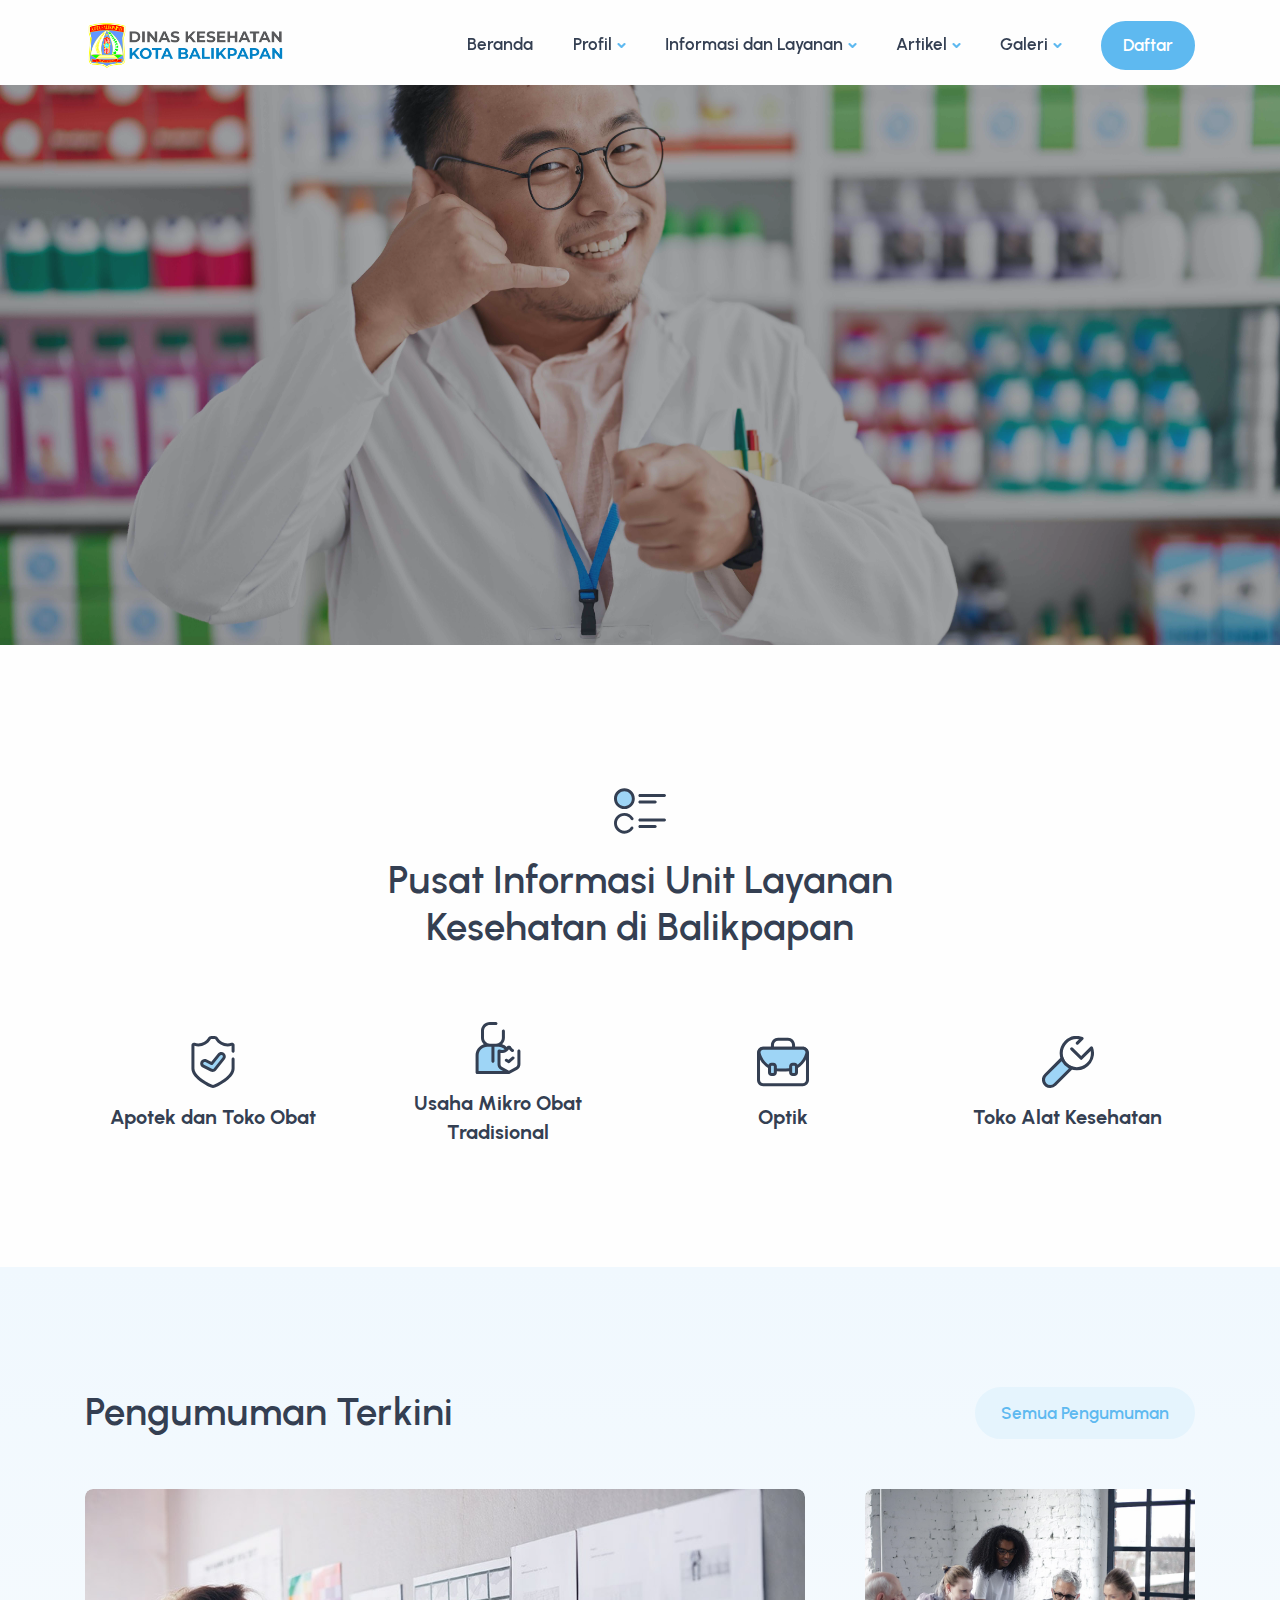
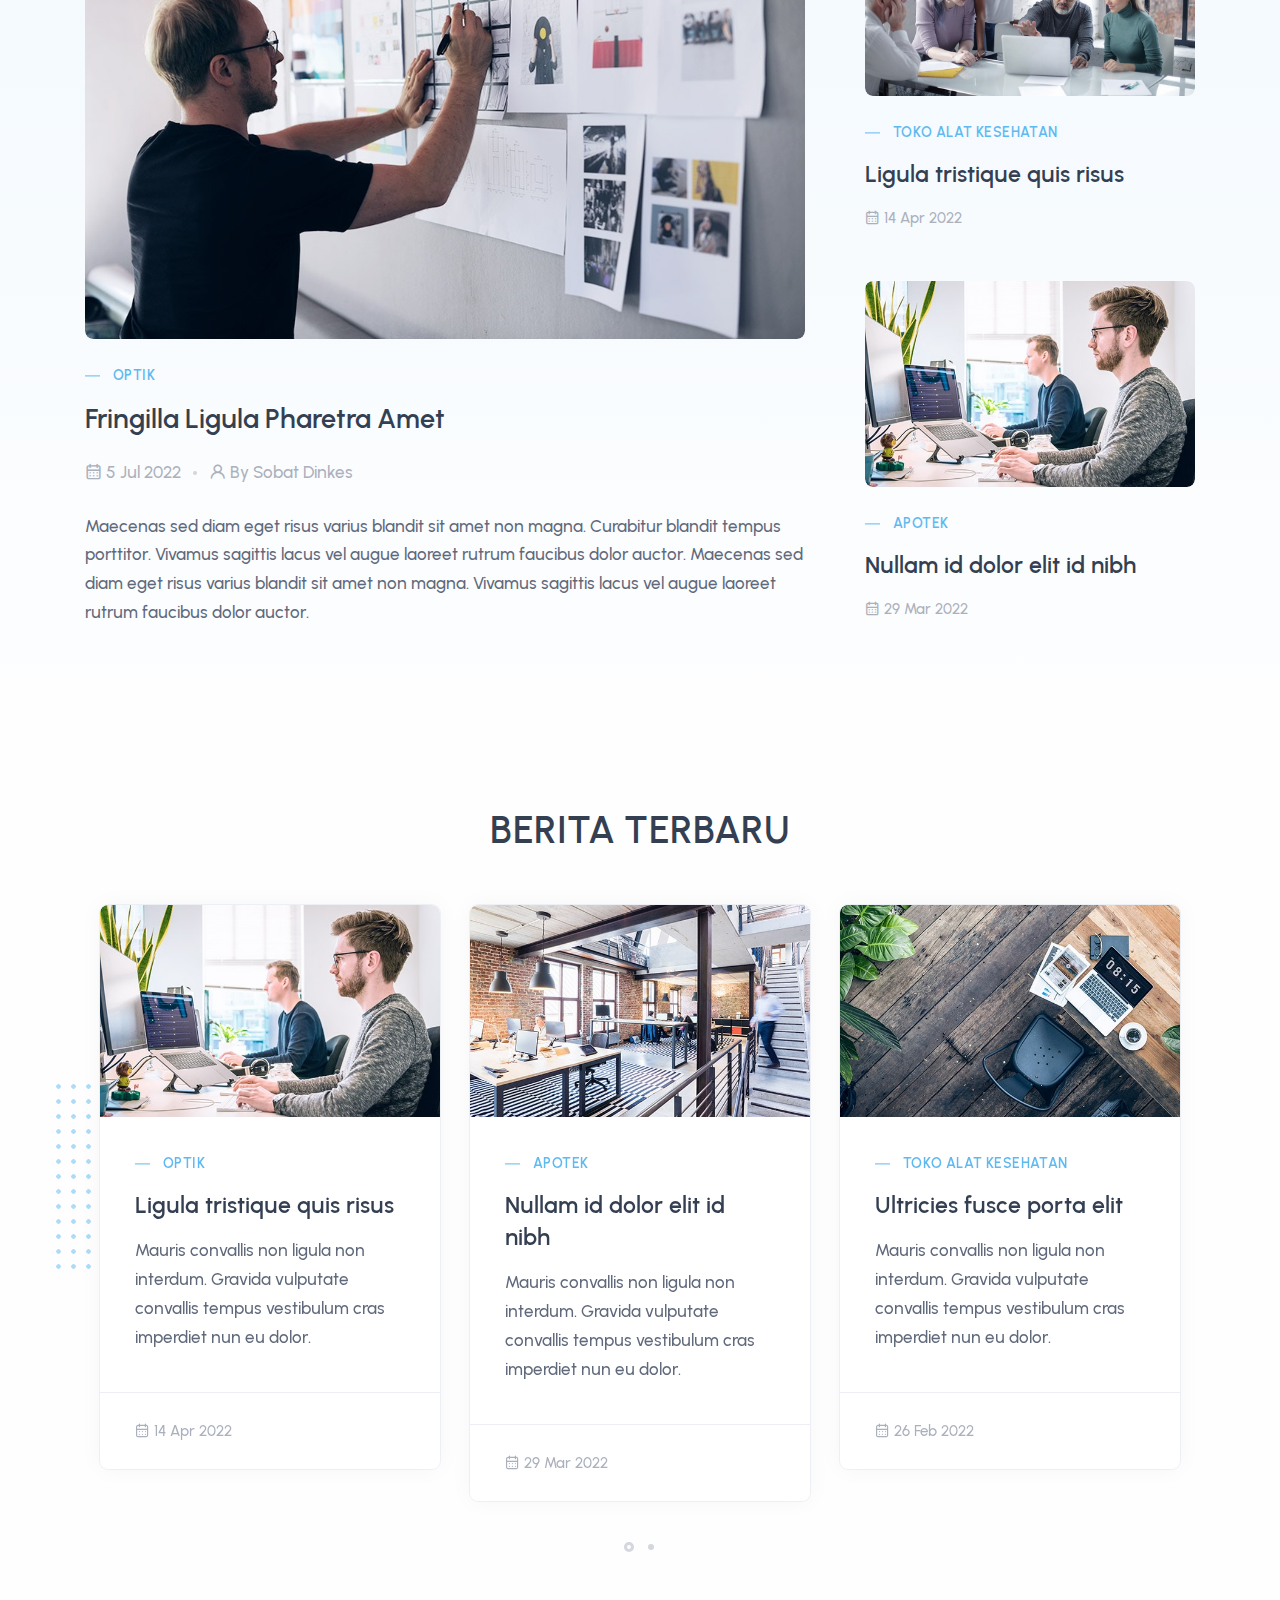
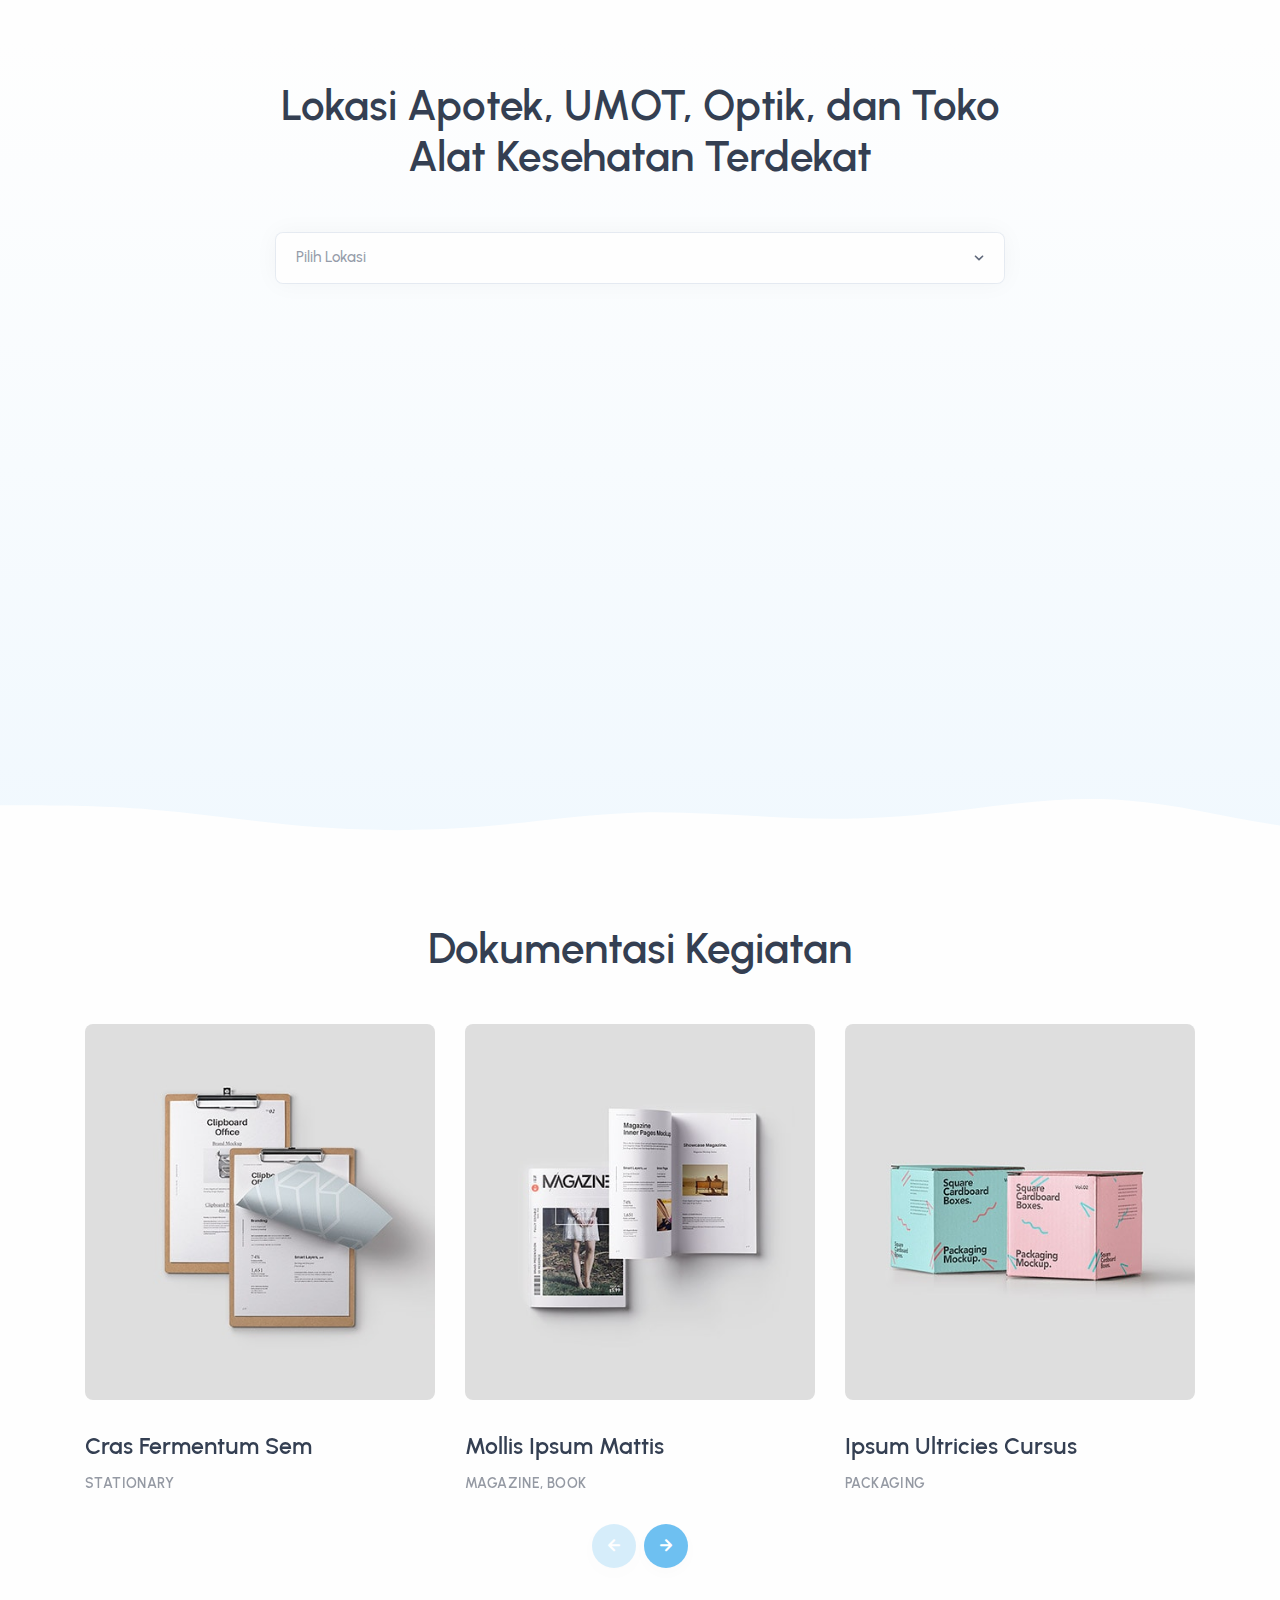
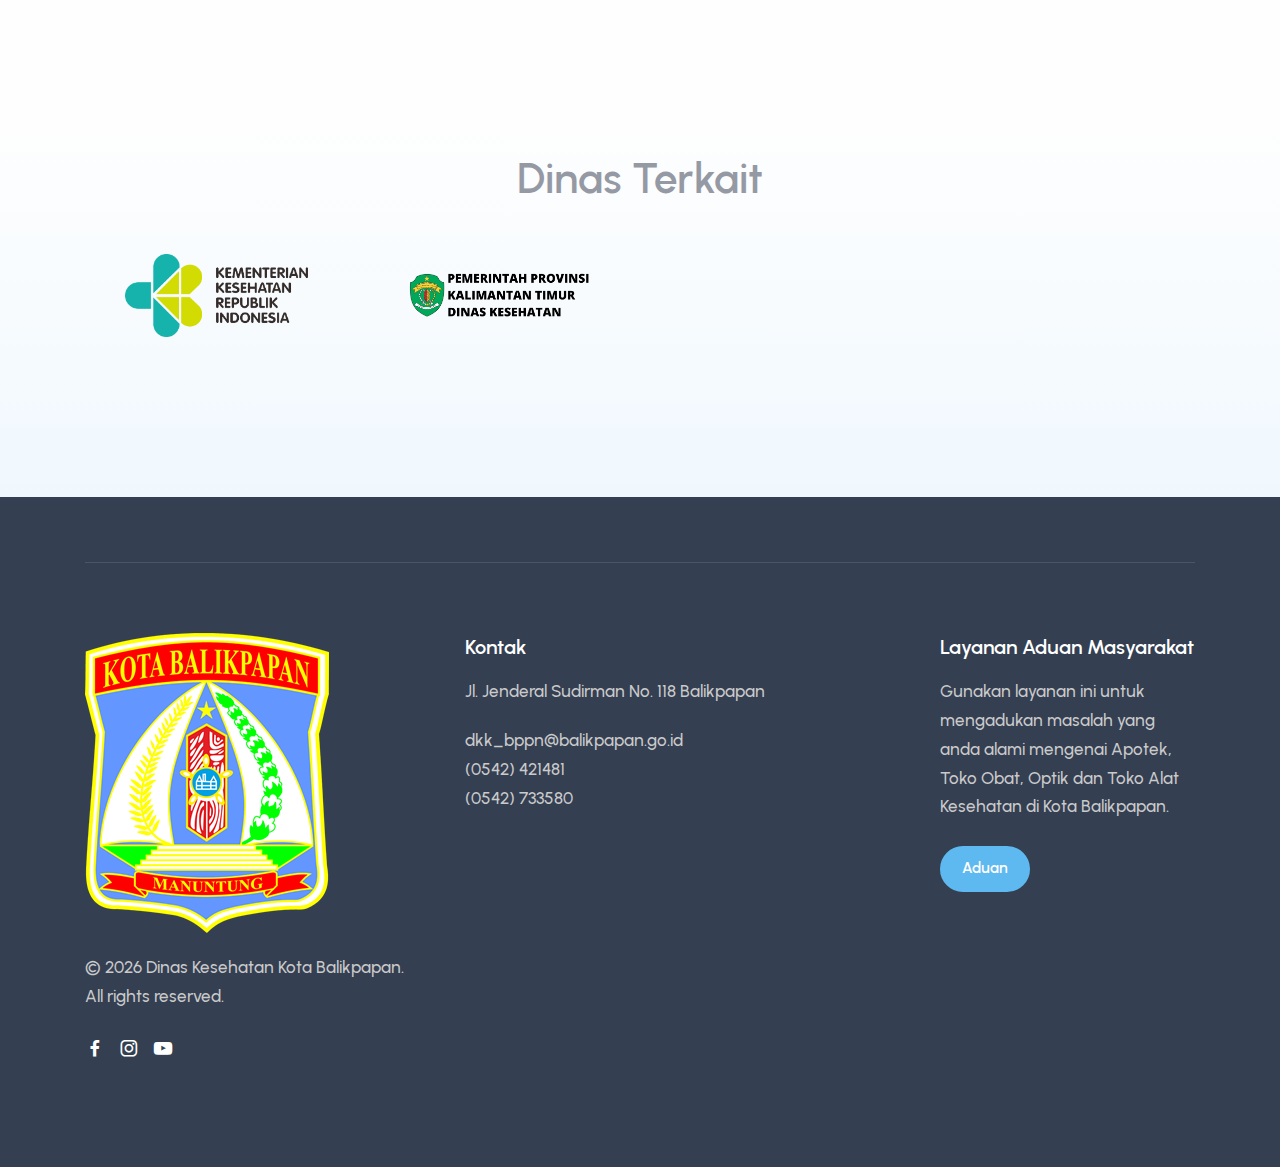
==== commit 26fbea07: "update halaman" ====
--- a/pages/index.html
+++ b/pages/index.html
@@ -67,25 +67,30 @@
                                         </li>
                                         <li class="nav-item"><a class="dropdown-item" href="#">Informasi Alkes</a>
                                         </li>
-                                        <li class="nav-item"><a class="dropdown-item" href="#">Layanan Aduan</a>
-                                        </li>
+                                        <li class="dropdown dropdown-submenu dropend"><a class="dropdown-item dropdown-toggle" href="#" data-bs-toggle="dropdown">Layanan Aduan</a>
+                                            <ul class="dropdown-menu">
+                                              <li class="nav-item"><a class="dropdown-item" href="daftar-aduan.html">Daftar Aduan</a></li>
+                                              <li class="nav-item"><a class="dropdown-item" href="form-aduan.html">Form Aduan</a></li>
+                                            </ul>
+                                          </li>
                                     </ul>
                                 </li>
                                 <li class="nav-item dropdown">
                                     <a class="nav-link dropdown-toggle" href="#"
                                         data-bs-toggle="dropdown">Artikel</a>
                                     <ul class="dropdown-menu">
-                                        <li class="nav-item"><a class="dropdown-item" href="#">Berita</a></li>
-                                        <li class="nav-item"><a class="dropdown-item" href="#">Pengumuman</a></li>
+                                        <li class="nav-item"><a class="dropdown-item" href="berita.html">Berita</a></li>
+                                        <li class="nav-item"><a class="dropdown-item"
+                                                href="pengumuman.html">Pengumuman</a></li>
                                     </ul>
                                 </li>
                                 <li class="nav-item dropdown">
                                     <a class="nav-link dropdown-toggle" href="#"
                                         data-bs-toggle="dropdown">Galeri</a>
                                     <ul class="dropdown-menu">
-                                        <li class="nav-item"><a class="dropdown-item" href="#">Galeri Foto</a>
+                                        <li class="nav-item"><a class="dropdown-item" href="galeri-foto.html">Galeri Foto</a>
                                         </li>
-                                        <li class="nav-item"><a class="dropdown-item" href="#">Galeri Video</a>
+                                        <li class="nav-item"><a class="dropdown-item" href="galeri-video.html">Galeri Video</a>
                                         </li>
                                     </ul>
                                 </li>
@@ -213,7 +218,7 @@
                     </div>
                     <!--/column -->
                     <div class="col-md-4 col-lg-3 ms-md-auto text-md-end mt-5 mt-md-0">
-                        <a href="#" class="btn btn-soft-primary rounded-pill mb-0">Semua Pengumuman</a>
+                        <a href="pengumuman.html" class="btn btn-soft-primary rounded-pill mb-0">Semua Pengumuman</a>
                     </div>
                     <!--/column -->
                 </div>
@@ -221,19 +226,20 @@
                 <div class="row gx-lg-8 gx-xl-11 gy-10 blog grid-view">
                     <div class="col-lg-8">
                         <article class="post">
-                            <figure class="overlay overlay-1 hover-scale rounded mb-5"><a href="#"> <img
-                                        src="../assets/img/photos/b2.jpg" alt="" /></a>
+                            <figure class="overlay overlay-1 hover-scale rounded mb-5"><a href="pengumuman-post.html">
+                                    <img src="../assets/img/photos/b2.jpg" alt="" /></a>
                                 <figcaption>
-                                    <h5 class="from-top mb-0">Read More</h5>
+                                    <h5 class="from-top mb-0">Baca Selengkapnya</h5>
                                 </figcaption>
                             </figure>
 
                             <div class="post-header mb-5">
                                 <div class="post-category text-line">
-                                    <a href="#" class="hover" rel="category">Ideas</a>
+                                    <a href="#" class="hover" rel="category">Optik</a>
                                 </div>
                                 <!-- /.post-category -->
-                                <h2 class="post-title mt-1 mb-4"><a class="link-dark" href="#">Fringilla Ligula
+                                <h2 class="post-title mt-1 mb-4"><a class="link-dark"
+                                        href="pengumuman-post.html">Fringilla Ligula
                                         Pharetra Amet</a></h2>
                                 <ul class="post-meta mb-0">
                                     <li class="post-date"><i class="uil uil-calendar-alt"></i><span>5 Jul 2022</span>
@@ -262,12 +268,12 @@
                                     <figure class="overlay overlay-1 hover-scale rounded mb-5"><a href="#"> <img
                                                 src="../assets/img/photos/b1.jpg" alt="" /></a>
                                         <figcaption>
-                                            <h5 class="from-top mb-0">Read More</h5>
+                                            <h5 class="from-top mb-0">Baca Selengkapnya</h5>
                                         </figcaption>
                                     </figure>
                                     <div class="post-header">
                                         <div class="post-category text-line">
-                                            <a href="#" class="hover" rel="category">Coding</a>
+                                            <a href="#" class="hover" rel="category">Toko Alat Kesehatan</a>
                                         </div>
                                         <!-- /.post-category -->
                                         <h2 class="post-title h3 mt-1 mb-3"><a class="link-dark"
@@ -291,12 +297,12 @@
                                     <figure class="overlay overlay-1 hover-scale rounded mb-5"><a href="#"> <img
                                                 src="../assets/img/photos/b4.jpg" alt="" /></a>
                                         <figcaption>
-                                            <h5 class="from-top mb-0">Read More</h5>
+                                            <h5 class="from-top mb-0">Baca Selengkapnya</h5>
                                         </figcaption>
                                     </figure>
                                     <div class="post-header">
                                         <div class="post-category text-line">
-                                            <a href="#" class="hover" rel="category">Workspace</a>
+                                            <a href="#" class="hover" rel="category">Apotek</a>
                                         </div>
                                         <!-- /.post-category -->
                                         <h2 class="post-title h3 mt-1 mb-3"><a class="link-dark"
@@ -346,17 +352,17 @@
                                         <article>
                                             <div class="card">
                                                 <figure class="card-img-top overlay overlay-1 hover-scale"><a
-                                                        href="#"> <img src="../assets/img/photos/b4.jpg"
-                                                            alt="" /></a>
+                                                        href="berita-post.html"> <img
+                                                            src="../assets/img/photos/b4.jpg" alt="" /></a>
                                                 </figure>
                                                 <div class="card-body">
                                                     <div class="post-header">
                                                         <div class="post-category text-line">
-                                                            <a href="#" class="hover" rel="category">Admin</a>
+                                                            <a href="#" class="hover" rel="category">Optik</a>
                                                         </div>
                                                         <!-- /.post-category -->
                                                         <h2 class="post-title h3 mt-1 mb-3"><a class="link-dark"
-                                                                href="../blog-post.html">Ligula tristique quis
+                                                                href="berita-post.html">Ligula tristique quis
                                                                 risus</a></h2>
                                                     </div>
                                                     <!-- /.post-header -->
@@ -372,8 +378,6 @@
                                                         <li class="post-date"><i
                                                                 class="uil uil-calendar-alt"></i><span>14 Apr
                                                                 2022</span></li>
-                                                        <li class="post-view ms-auto"><a href="#"><i
-                                                                    class="uil uil-eye"></i>5</a></li>
                                                     </ul>
                                                     <!-- /.post-meta -->
                                                 </div>
@@ -397,7 +401,8 @@
                                                 <div class="card-body">
                                                     <div class="post-header">
                                                         <div class="post-category text-line">
-                                                            <a href="#" class="hover" rel="category">Admin</a>
+                                                            <a href="#" class="hover"
+                                                                rel="category">Apotek</a>
                                                         </div>
                                                         <!-- /.post-category -->
                                                         <h2 class="post-title h3 mt-1 mb-3"><a class="link-dark"
@@ -417,8 +422,6 @@
                                                         <li class="post-date"><i
                                                                 class="uil uil-calendar-alt"></i><span>29 Mar
                                                                 2022</span></li>
-                                                        <li class="post-view ms-auto"><a href="#"><i
-                                                                    class="uil uil-eye"></i>3</a></li>
                                                     </ul>
                                                     <!-- /.post-meta -->
                                                 </div>
@@ -442,7 +445,8 @@
                                                 <div class="card-body">
                                                     <div class="post-header">
                                                         <div class="post-category text-line">
-                                                            <a href="#" class="hover" rel="category">Admin</a>
+                                                            <a href="#" class="hover" rel="category">Toko Alat
+                                                                Kesehatan</a>
                                                         </div>
                                                         <!-- /.post-category -->
                                                         <h2 class="post-title h3 mt-1 mb-3"><a class="link-dark"
@@ -462,8 +466,6 @@
                                                         <li class="post-date"><i
                                                                 class="uil uil-calendar-alt"></i><span>26 Feb
                                                                 2022</span></li>
-                                                        <li class="post-view ms-auto"><a href="#"><i
-                                                                    class="uil uil-eye"></i>3</a></li>
                                                     </ul>
                                                     <!-- /.post-meta -->
                                                 </div>
@@ -541,7 +543,7 @@
                             Terdekat</h4>
                         <div class="form-select-wrapper mb-5">
                             <select class="form-select" aria-label="Default select example">
-                                <option selected>Open this select menu</option>
+                                <option selected>Pilih Lokasi</option>
                                 <option value="1">Apotek</option>
                                 <option value="2">Usaha Mikro dan Obat Herbal</option>
                                 <option value="3">Apotek</option>
@@ -586,19 +588,19 @@
                 </div>
                 <!-- /.row -->
                 <div class="swiper-container grid-view nav-bottom nav-color mb-14" data-margin="30" data-dots="false"
-                    data-nav="true" data-items-md="2" data-items-xs="1">
-                    <div class="swiper overflow-visible">
+                    data-nav="true" data-items-md="3" data-items-xs="1">
+                    <div class="swiper">
                         <div class="swiper-wrapper">
                             <div class="swiper-slide">
-                                <figure class="rounded mb-7"><a href="#"><img
-                                            src="../assets/img/photos/sp1.jpg"
-                                            srcset="../assets/img/photos/sp1@2x.jpg 2x" alt="" /></a>
-                                </figure>
+                                <figure class="rounded mb-6"><img src="../assets/img/photos/pd7.jpg"
+                                        srcset="../assets/img/photos/pd7@2x.jpg 2x" alt="" /><a
+                                        class="item-link" href="../assets/img/photos/pd7-full.jpg" data-glightbox
+                                        data-gallery="projects-group"><i class="uil uil-focus-add"></i></a></figure>
                                 <div class="project-details d-flex justify-content-center flex-column">
                                     <div class="post-header">
-                                        <h2 class="post-title h3"><a href="#" class="link-dark">Cras Fermentum
-                                                Sem</a></h2>
-                                        <div class="post-category text-ash"><a href="#">Selengkapnya</a></div>
+                                        <h2 class="post-title h3"><a href="foto-post.html"
+                                                class="link-dark">Cras Fermentum Sem</a></h2>
+                                        <div class="post-category text-ash">Stationary</div>
                                     </div>
                                     <!-- /.post-header -->
                                 </div>
@@ -606,15 +608,15 @@
                             </div>
                             <!--/.swiper-slide -->
                             <div class="swiper-slide">
-                                <figure class="rounded mb-7"><a href="#"><img
-                                            src="../assets/img/photos/sp2.jpg"
-                                            srcset="../assets/img/photos/sp2@2x.jpg 2x" alt="" /></a>
-                                </figure>
+                                <figure class="rounded mb-6"><img src="../assets/img/photos/pd8.jpg"
+                                        srcset="../assets/img/photos/pd8@2x.jpg 2x" alt="" /><a
+                                        class="item-link" href="../assets/img/photos/pd8-full.jpg" data-glightbox
+                                        data-gallery="projects-group"><i class="uil uil-focus-add"></i></a></figure>
                                 <div class="project-details d-flex justify-content-center flex-column">
                                     <div class="post-header">
-                                        <h2 class="post-title h3"><a href="#" class="link-dark">Venenatis
-                                                Euismod Vehicula</a></h2>
-                                        <div class="post-category text-ash"><a href="#">Selengkapnya</a></div>
+                                        <h2 class="post-title h3"><a href="../single-project2.html"
+                                                class="link-dark">Mollis Ipsum Mattis</a></h2>
+                                        <div class="post-category text-ash">Magazine, Book</div>
                                     </div>
                                     <!-- /.post-header -->
                                 </div>
@@ -622,15 +624,15 @@
                             </div>
                             <!--/.swiper-slide -->
                             <div class="swiper-slide">
-                                <figure class="rounded mb-7"><a href="#"><img
-                                            src="../assets/img/photos/sp3.jpg"
-                                            srcset="../assets/img/photos/sp3@2x.jpg 2x" alt="" /></a>
-                                </figure>
+                                <figure class="rounded mb-6"><img src="../assets/img/photos/pd9.jpg"
+                                        srcset="../assets/img/photos/pd9@2x.jpg 2x" alt="" /><a
+                                        class="item-link" href="../assets/img/photos/pd9-full.jpg" data-glightbox
+                                        data-gallery="projects-group"><i class="uil uil-focus-add"></i></a></figure>
                                 <div class="project-details d-flex justify-content-center flex-column">
                                     <div class="post-header">
-                                        <h2 class="post-title h3"><a href="#" class="link-dark">Tortor Tellus
-                                                Cursus</a></h2>
-                                        <div class="post-category text-ash"><a href="#">Selengkapnya</a></div>
+                                        <h2 class="post-title h3"><a href="../single-project3.html"
+                                                class="link-dark">Ipsum Ultricies Cursus</a></h2>
+                                        <div class="post-category text-ash">Packaging</div>
                                     </div>
                                     <!-- /.post-header -->
                                 </div>
@@ -638,15 +640,15 @@
                             </div>
                             <!--/.swiper-slide -->
                             <div class="swiper-slide">
-                                <figure class="rounded mb-7"><a href="#"><img
-                                            src="../assets/img/photos/sp4.jpg"
-                                            srcset="../assets/img/photos/sp4@2x.jpg 2x" alt="" /></a>
-                                </figure>
+                                <figure class="rounded mb-6"><img src="../assets/img/photos/pd10.jpg"
+                                        srcset="../assets/img/photos/pd10@2x.jpg 2x" alt="" /><a
+                                        class="item-link" href="../assets/img/photos/pd10-full.jpg" data-glightbox
+                                        data-gallery="projects-group"><i class="uil uil-focus-add"></i></a></figure>
                                 <div class="project-details d-flex justify-content-center flex-column">
                                     <div class="post-header">
-                                        <h2 class="post-title h3"><a href="#" class="link-dark">Ridiculus Sem
-                                                Parturient</a></h2>
-                                        <div class="post-category text-ash"><a href="#">Selengkapnya</a></div>
+                                        <h2 class="post-title h3"><a href="../single-project.html"
+                                                class="link-dark">Inceptos Euismod Egestas</a></h2>
+                                        <div class="post-category text-ash">Stationary, Branding</div>
                                     </div>
                                     <!-- /.post-header -->
                                 </div>
@@ -654,15 +656,15 @@
                             </div>
                             <!--/.swiper-slide -->
                             <div class="swiper-slide">
-                                <figure class="rounded mb-7"><a href="#"><img
-                                            src="../assets/img/photos/sp5.jpg"
-                                            srcset="../assets/img/photos/sp5@2x.jpg 2x" alt="" /></a>
-                                </figure>
+                                <figure class="rounded mb-6"><img src="../assets/img/photos/pd11.jpg"
+                                        srcset="../assets/img/photos/pd11@2x.jpg 2x" alt="" /><a
+                                        class="item-link" href="../assets/img/photos/pd11-full.jpg" data-glightbox
+                                        data-gallery="projects-group"><i class="uil uil-focus-add"></i></a></figure>
                                 <div class="project-details d-flex justify-content-center flex-column">
                                     <div class="post-header">
-                                        <h2 class="post-title h3"><a href="#" class="link-dark">Cursus
-                                                Sollicitudin Adipiscing</a></h2>
-                                        <div class="post-category text-ash"><a href="#">Selengkapnya</a></div>
+                                        <h2 class="post-title h3"><a href="../single-project2.html"
+                                                class="link-dark">Ipsum Mollis Vulputate</a></h2>
+                                        <div class="post-category text-ash">Packaging</div>
                                     </div>
                                     <!-- /.post-header -->
                                 </div>
@@ -670,15 +672,15 @@
                             </div>
                             <!--/.swiper-slide -->
                             <div class="swiper-slide">
-                                <figure class="rounded mb-7"><a href="#"><img
-                                            src="../assets/img/photos/sp6.jpg"
-                                            srcset="../assets/img/photos/sp6@2x.jpg 2x" alt="" /></a>
-                                </figure>
+                                <figure class="rounded mb-6"><img src="../assets/img/photos/pd12.jpg"
+                                        srcset="../assets/img/photos/pd12@2x.jpg 2x" alt="" /><a
+                                        class="item-link" href="../assets/img/photos/pd12-full.jpg" data-glightbox
+                                        data-gallery="projects-group"><i class="uil uil-focus-add"></i></a></figure>
                                 <div class="project-details d-flex justify-content-center flex-column">
                                     <div class="post-header">
-                                        <h2 class="post-title h3"><a href="#" class="link-dark">Fringilla Quam
-                                                Vulputate</a></h2>
-                                        <div class="post-category text-ash"><a href="#">Selengkapnya</a></div>
+                                        <h2 class="post-title h3"><a href="../single-project3.html"
+                                                class="link-dark">Porta Ornare Cras</a></h2>
+                                        <div class="post-category text-ash">Branding</div>
                                     </div>
                                     <!-- /.post-header -->
                                 </div>
@@ -696,28 +698,30 @@
         </section>
         <!-- /section Dokumentasi Kegiatan -->
         <section class="wrapper bg-gradient-reverse-primary">
-          <div class="container py-8 pt-md-8 pb-md-18">
-            <div class="row">
-              <div class="col-lg-10 col-xl-9 col-xxl-8 mx-auto text-center">
-                  <h3 class="display-3 text-ash mb-10">Dinas Terkait</h3>
-              </div>
-              <!-- /column -->
-          </div>
-            <div class="px-lg-5">
-              <div class="row gx-0 gx-md-8 gx-xl-12 gy-8 align-items-center">
-                <div class="col-6 col-md-3">
-                  <figure class="px-5 px-md-0 px-lg-2 px-xl-3 px-xxl-4"><img src="../assets/img/brands/logo-kemenkes-ri.png" alt="" /></figure>
-                </div>
-                <!--/column -->
-                <div class="col-6 col-md-3">
-                  <figure class="px-5 px-md-0 px-lg-2 px-xl-3 px-xxl-4"><img src="../assets/img/brands/logo-dinkes-prov.png" alt="" /></figure>
-                </div>
-                <!--/column -->
-              </div>
-              <!--/.row -->
-            </div>
-          </div>
-          </section>
+            <div class="container py-8 pt-md-8 pb-md-18">
+                <div class="row">
+                    <div class="col-lg-10 col-xl-9 col-xxl-8 mx-auto text-center">
+                        <h3 class="display-3 text-ash mb-10">Dinas Terkait</h3>
+                    </div>
+                    <!-- /column -->
+                </div>
+                <div class="px-lg-5">
+                    <div class="row gx-0 gx-md-8 gx-xl-12 gy-8 align-items-center">
+                        <div class="col-6 col-md-3">
+                            <figure class="px-5 px-md-0 px-lg-2 px-xl-3 px-xxl-4"><img
+                                    src="../assets/img/brands/logo-kemenkes-ri.png" alt="" /></figure>
+                        </div>
+                        <!--/column -->
+                        <div class="col-6 col-md-3">
+                            <figure class="px-5 px-md-0 px-lg-2 px-xl-3 px-xxl-4"><img
+                                    src="../assets/img/brands/logo-dinkes-prov.png" alt="" /></figure>
+                        </div>
+                        <!--/column -->
+                    </div>
+                    <!--/.row -->
+                </div>
+            </div>
+        </section>
         <!-- /section Dinas Terkait -->
     </div>
     <!-- /.content-wrapper -->
@@ -732,7 +736,8 @@
                         <p class="mb-4">©
                             <script>
                                 document.write(new Date().getUTCFullYear());
-                            </script> Dinas Kesehatan Kota Balikpapan. <br class="d-none d-lg-block" />All rights reserved.
+                            </script> Dinas Kesehatan Kota Balikpapan. <br
+                                class="d-none d-lg-block" />All rights reserved.
                         </p>
                         <nav class="nav social social-white">
                             <a href="#"><i class="uil uil-facebook-f"></i></a>
@@ -758,8 +763,8 @@
                     <div class="widget">
                         <h4 class="widget-title text-white mb-3">Layanan Aduan Masyarakat</h4>
                         <p class="mb-5">Gunakan layanan ini untuk mengadukan masalah yang anda alami mengenai
-                          Apotek, Toko Obat, Optik dan Toko Alat Kesehatan di Kota Balikpapan.</p>
-                          <a href="#" class="btn btn-sm btn-primary rounded-pill">Aduan</a>
+                            Apotek, Toko Obat, Optik dan Toko Alat Kesehatan di Kota Balikpapan.</p>
+                        <a href="form-aduan.html" class="btn btn-sm btn-primary rounded-pill">Aduan</a>
                     </div>
                     <!-- /.widget -->
                 </div>
@@ -774,6 +779,7 @@
             <path d="M50,1 a49,49 0 0,1 0,98 a49,49 0 0,1 0,-98" />
         </svg>
     </div>
+
     <script src="../assets/js/plugins.js"></script>
     <script src="../assets/js/theme.js"></script>
 </body>
